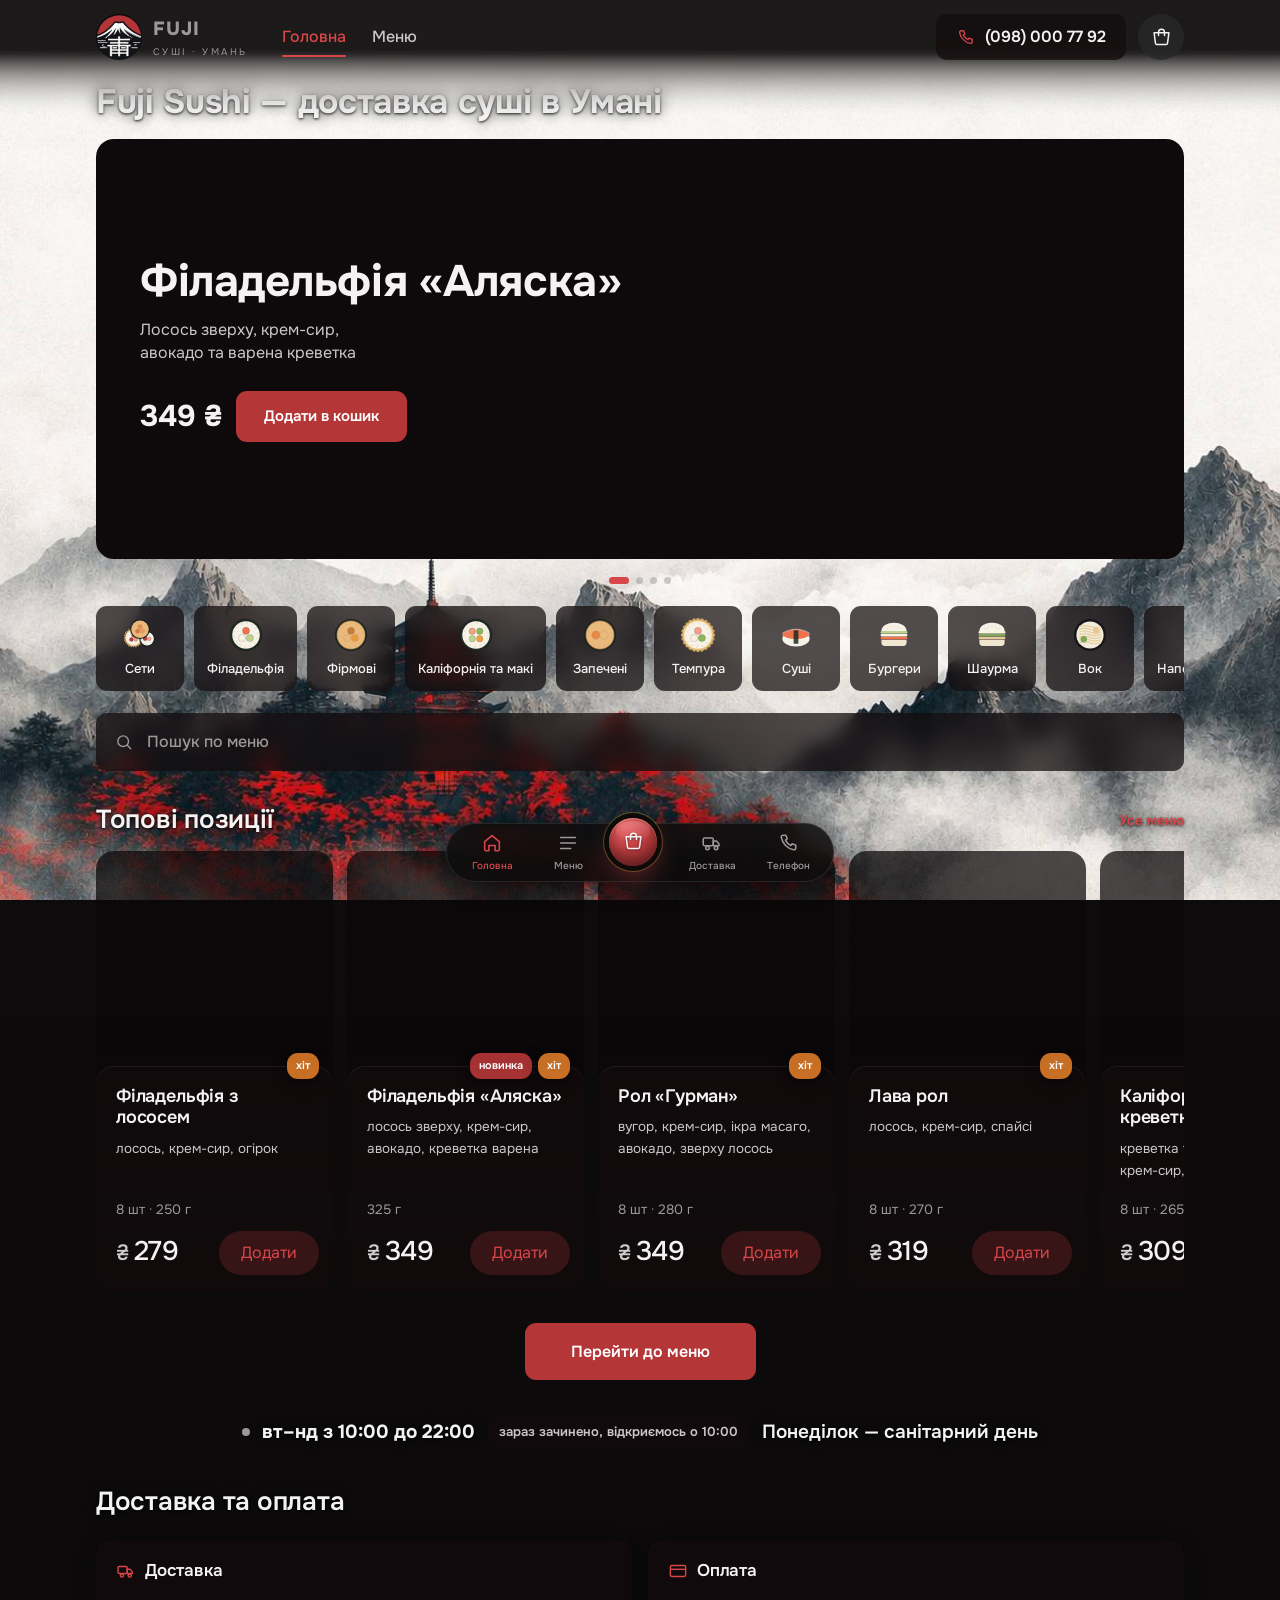
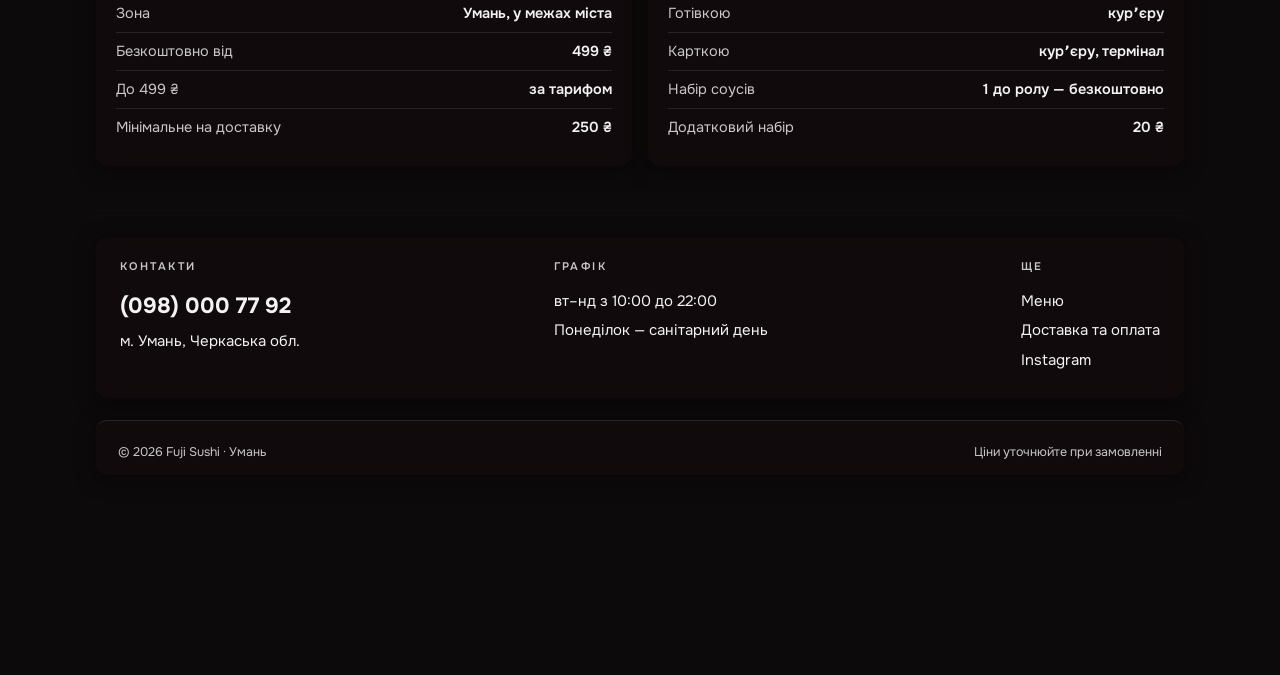
==== index.html @ 4fbb2f1e "Написи біля графіка читаються з картки «Режим роботи» Вони були серед текстів блока, окремо від сами" ====
<!DOCTYPE html>
<html lang="uk">
<head>
<meta charset="utf-8">
<meta name="viewport" content="width=device-width, initial-scale=1, viewport-fit=cover">
<title>Fuji Sushi — доставка суші в Умані</title>
<meta name="description" content="Fuji Sushi — роли, сети та вок з доставкою по Умані. Вт–нд 10:00–22:00. Безкоштовна доставка від 499 ₴. Замовлення: (098) 000 77 92.">
<meta name="theme-color" content="#000000">
<meta property="og:type" content="website">
<meta property="og:title" content="Fuji Sushi — доставка суші в Умані">
<meta property="og:description" content="Роли, сети та вок з доставкою по Умані. Безкоштовно від 499 ₴.">
<meta property="og:image" content="logo.jpg">
<meta property="og:locale" content="uk_UA">
<link rel="icon" href="favicon.png?v=20260826-0936" sizes="144x144" type="image/png">
<link rel="apple-touch-icon" href="logo.jpg">
<link rel="preconnect" href="https://fonts.googleapis.com">
<link rel="preconnect" href="https://fonts.gstatic.com" crossorigin>
<link href="https://fonts.googleapis.com/css2?family=Onest:wght@400;500;600;700;800&family=Manrope:wght@400;500;600;700&display=swap" rel="stylesheet">
<link rel="stylesheet" href="style.css?v=20260826-0936">
</head>
<body>

<div class="glows" aria-hidden="true">
  <span class="glow glow-1"></span><span class="glow glow-2"></span><span class="glow glow-3"></span>
</div>

<header class="header" id="hdr"></header>

<main class="page wrap">
  <h1 class="h1">Fuji Sushi — доставка суші в Умані</h1>

  <div class="banners" id="banners"></div>
  <div class="dots" id="dots"></div>

  <div class="cats" id="cats"></div>

  <div class="searchbar">
    <label class="search">
      <svg viewBox="0 0 24 24" fill="none" stroke="currentColor" stroke-width="1.7" stroke-linecap="round"><circle cx="11" cy="11" r="6.4"/><path d="m16 16 4 4"/></svg>
      <input id="q" type="search" placeholder="Пошук по меню" autocomplete="off">
    </label>
  </div>

  <div class="sec-h">
    <h2>Топові позиції</h2>
    <a href="menu/" data-menu>Усе меню</a>
  </div>
  <div class="row-slider" id="tops"></div>

  <div class="center">
    <a class="btn btn--wide" href="menu/" data-menu>Перейти до меню</a>
  </div>

  <div class="hours" id="hoursLine"><i></i><b>Працюємо вт–нд з 10:00 до 22:00</b><em>Понеділок — санітарний день</em></div>

  <section id="delivery">
    <div class="sec-h"><h2>Доставка та оплата</h2></div>
    <div class="info">
      <div>
        <h3><svg viewBox="0 0 24 24" fill="none" stroke="currentColor" stroke-width="1.7" stroke-linecap="round" stroke-linejoin="round"><rect x="2.4" y="6.6" width="11" height="8.4" rx="1.6"/><path d="M13.4 9.8h3.5l2.7 3.3V15h-6.2z"/><circle cx="7.1" cy="17.4" r="1.9"/><circle cx="16.5" cy="17.4" r="1.9"/></svg>Доставка</h3>
        <dl>
          <div><dt>Зона</dt><dd>Умань, у межах міста</dd></div>
          <div><dt>Безкоштовно від</dt><dd id="dFree">499 ₴</dd></div>
          <div><dt id="dUnder">До 499 ₴</dt><dd>за тарифом</dd></div>
          <div><dt>Мінімальне на доставку</dt><dd id="dMin">250 ₴</dd></div>
        </dl>
      </div>
      <div>
        <h3><svg viewBox="0 0 24 24" fill="none" stroke="currentColor" stroke-width="1.7"><rect x="2.8" y="5.4" width="18.4" height="13.2" rx="2"/><path d="M2.8 10h18.4"/></svg>Оплата</h3>
        <dl>
          <div><dt>Готівкою</dt><dd>курʼєру</dd></div>
          <div><dt>Карткою</dt><dd>курʼєру, термінал</dd></div>
          <div><dt>Набір соусів</dt><dd>1 до ролу — безкоштовно</dd></div>
          <div><dt>Додатковий набір</dt><dd>20 ₴</dd></div>
        </dl>
      </div>
    </div>
  </section>

  <footer class="footer" id="ftr"></footer>
</main>

<nav class="navbar" id="nav"></nav>
<div id="cartWrap"></div>

<script src="data.js?v=20260826-0936"></script>
<script src="app.js?v=20260826-0936"></script>
<script>
mountShell('home');
/* адресу меню проставляє скрипт; у розмітці вона стоїть лише як запасна */
$$('[data-menu]').forEach(a => a.href = MENU);
$('#ftr').innerHTML = footerHTML();

/* ---------- банери ----------
   Це позиції, у яких в адмінці стоїть галочка «в банер». Усе своє
   вони приносять із собою: фото, ціну, акцію та id для кошика. */
let BAN = [];
function renderBanners(){
  BAN = banners();
  const wrap = $('#banners').parentElement;
  // жодної позиції не позначили — не лишаємо порожню діру вгорі
  $('#banners').hidden = $('#dots').hidden = BAN.length === 0;

  $('#banners').innerHTML = BAN.map(b=>{
    const m = b.m, was = sale(m) ? m.p : null;
    return `<div class="banner" data-open="${m.id}" role="button" tabindex="0">
      <div class="banner__art">${pic(m, 300)}</div>
      <div class="banner__in">
        ${was?`<span class="banner__tag">Акція</span>`:''}
        <h2>${esc(b.t)}</h2>
        <p>${esc(b.s)}</p>
        <div class="banner__b">
          <span class="banner__p${was?' sale':''}">
            ${was?`<s>${was} ₴</s>`:''}<b>${P(m)} ₴</b>
          </span>
          <button class="btn" data-add="${m.id}">Додати в кошик</button>
        </div>
      </div>
    </div>`;
  }).join('');
  syncDotsCount();
}

const bx = $('#banners');
/* крапок рівно стільки, скільки банерів — власник може додавати й прибирати */
function syncDotsCount(){
  $('#dots').innerHTML = BAN.map((_,i)=>`<b class="${i?'':'on'}" data-i="${i}"></b>`).join('');
  $$('#dots b').forEach(d=>d.onclick=()=>bx.scrollTo({left:bx.clientWidth*(+d.dataset.i),behavior:'smooth'}));
}
function syncDots(){
  const i = Math.round(bx.scrollLeft / bx.clientWidth);
  $$('#dots b').forEach((d,k)=>d.classList.toggle('on',k===i));
}
if(!DB_WAIT) renderBanners();
bx.addEventListener('scroll',()=>requestAnimationFrame(syncDots),{passive:true});
let auto = setInterval(()=>{
  if(BAN.length < 2) return;
  const next = (Math.round(bx.scrollLeft/bx.clientWidth)+1) % BAN.length;
  bx.scrollTo({left:bx.clientWidth*next,behavior:'smooth'});
},6000);
bx.addEventListener('pointerdown',()=>clearInterval(auto));

/* ---------- розділи меню ---------- */
function renderCats(){
  // порожні розділи не показуємо: клік по них вів би на порожній екран
  $('#cats').innerHTML = CATS.filter(c => ITEMS.some(i => i.c === c.id)).map(c=>
    `<a class="cat" href="${MENU}?c=${c.id}">${catIcon(c)}${c.n}</a>`).join('');
}
if(!DB_WAIT) renderCats();

/* ---------- топові ---------- */
function renderTops(){ $('#tops').innerHTML = ITEMS.filter(i=>i.top).map(cardHTML).join(''); }
if(!DB_WAIT) renderTops();

/* db.js викликає це після завантаження меню з адмінки */
window.rerender = () => { renderCats(); renderBanners(); renderTops(); };


/* ---------- пошук веде на сторінку меню ---------- */
/* Пошук на головній веде на сторінку меню. Раніше це працювало
   лише по Enter — на телефоні його майже ніхто не тисне, і поле
   здавалося зламаним. Тепер переходимо і під час набору. */
let qgo;
function goSearch(v){
  const s = String(v||'').trim();
  if(s.length < 2) return;
  location.href = MENU + '?q=' + encodeURIComponent(s);
}
$('#q').addEventListener('keydown',e=>{ if(e.key==='Enter') goSearch(e.target.value); });
$('#q').addEventListener('input',e=>{
  clearTimeout(qgo);
  const v = e.target.value;
  qgo = setTimeout(()=>goSearch(v), 700);
});
</script>
<script src="fx.js?v=20260826-0936"></script>
<script src="db.js?v=20260826-0936"></script>
</body>
</html>
---- style.css ----
/* ============================================================
   FUJI SUSHI · Умань
   Структура й пропорції — за extaz-sushi.com.ua.
   Палітра — з логотипа закладу: чорний, червоний #B43637, білий.
   Неону приблизно на 20% менше, ніж в оригіналі (див. .glow).
   ============================================================ */

:root{
  --bg:#0C0A0B;
  --ink:#F4F2F2;
  /* приглушені сірі підняті: на склі поверх світлої ілюстрації
     старі #A8A6A6 і #6E6C6E ледь читалися */
  --ink-2:#CBC7C8;
  --ink-3:#9C9799;

  --red:#B43637;          /* точний колір із логотипа */
  --red-hi:#D8464A;
  --red-soft:rgba(180,54,55,.20);
  --red-tag:rgba(180,54,55,.92);

  /* скло темне: фон сайту — світла ілюстрація, і на прозорому склі
     світлий текст на ній зникав */
  --glass:rgba(18,12,13,.72);
  --glass-2:rgba(18,12,13,.58);
  --line:rgba(238,238,238,.10);

  --r-s:11px;
  --r-m:18px;
  --r-l:22px;

  --sh:0 4px 20px 2px rgba(0,0,0,.35);
  --sh-tag:0 4px 15px 1px rgba(0,0,0,.33);

  --max:1088px;
  --pad:24px;
  --ease:cubic-bezier(.22,.9,.28,1);
  --nav-h:70px;
}

*,*::before,*::after{box-sizing:border-box}
/* інакше display:grid/flex перебиває атрибут hidden */
[hidden]{display:none!important}
html{-webkit-text-size-adjust:100%;scroll-behavior:smooth;overflow-x:clip}
body{
  margin:0;background:var(--bg);color:var(--ink);
  font-family:'Onest','Manrope',ui-sans-serif,system-ui,-apple-system,'Segoe UI',sans-serif;
  font-size:16px;line-height:1.45;font-weight:400;
  /* НЕ ставити тут overflow-x:hidden: воно робить body контейнером
     прокрутки і мовчки ламає position:sticky всередині — шапка й смуга
     розділів переставали липнути. Від горизонтального зсуву достатньо
     overflow-x:clip на html вище. */
  min-height:100vh;
}
body.locked{overflow:hidden}
img,svg{display:block;max-width:100%}
button,input,select,textarea{font:inherit;color:inherit}
a{color:inherit;text-decoration:none}
h1,h2,h3{margin:0;font-weight:700;line-height:1.15;letter-spacing:-.01em}
::selection{background:var(--red);color:#fff}
:focus-visible{outline:2px solid var(--red-hi);outline-offset:2px}

.wrap{width:min(100% - 32px,var(--max));margin-inline:auto;position:relative;z-index:2}

/* ---------- ФОТО-ФОН ---------- */
/* fon.jpg лежить у папці сайту й показується як є: ні фільтрів,
   ні притемнення поверх. cover — щоб укривала весь екран. */
.glows{position:fixed;inset:0;z-index:0;pointer-events:none;overflow:hidden;background:#0A0708}
.glows::before{
  content:'';position:absolute;inset:0;
  background:url(fon.jpg) center / cover no-repeat;
}
/* Плями світла вимкнено: вони лягали кольоровими хмарами поверх
   ілюстрації й міняли її вигляд. */
.glow{display:none}

/* ---------- ХЕДЕР ---------- */
.header{
  position:sticky;top:0;z-index:50;
  display:flex;align-items:center;gap:22px;
  width:min(100% - 32px,var(--max));margin-inline:auto;
  padding:14px 0 16px;
}
/* фіксована, а не -50vw: інакше сторінка їде вбік по горизонталі.
   Маска гасить не лише колір, а й розмиття — без неї внизу шторки
   лишалася б різка межа, де розмиття обривається. */
.header::before{
  content:'';position:fixed;top:0;left:0;right:0;height:118px;z-index:-1;
  background:linear-gradient(rgba(9,6,7,.92) 42%,rgba(9,6,7,0));
  backdrop-filter:blur(12px);-webkit-backdrop-filter:blur(12px);
  -webkit-mask:linear-gradient(#000 46%,transparent);
          mask:linear-gradient(#000 46%,transparent);
  pointer-events:none;
}
.logo{display:flex;align-items:center;gap:11px;flex-shrink:0}
.logo img{width:46px;height:46px;border-radius:50%;object-fit:cover}
.logo b{font-size:19px;font-weight:800;letter-spacing:.06em}
.logo span{display:block;font-size:9.5px;letter-spacing:.26em;text-transform:uppercase;color:var(--ink-3);margin-top:2px}
.nav-desk{display:flex;gap:26px;margin-left:12px}
.nav-desk a{font-size:16px;font-weight:500;color:var(--ink-2);padding:6px 0;position:relative}
.nav-desk a:hover{color:var(--ink)}
.nav-desk a.on{color:var(--red-hi)}
.nav-desk a.on::after{content:'';position:absolute;left:0;right:0;bottom:-2px;height:2px;background:var(--red-hi);border-radius:2px}
.head-right{display:flex;align-items:center;gap:12px;margin-left:auto}
.phone-pill{
  display:inline-flex;align-items:center;gap:10px;
  padding:11px 20px;border-radius:var(--r-s);
  background:var(--glass);backdrop-filter:blur(8px);
  font-size:16px;font-weight:600;white-space:nowrap;
}
.phone-pill:hover{background:var(--red-soft)}
.phone-pill svg{width:19px;height:19px;color:var(--red-hi)}
.cart-btn{
  position:relative;width:46px;height:46px;flex-shrink:0;
  display:grid;place-items:center;cursor:pointer;
  background:rgba(41,41,41,.8);border:0;border-radius:50%;color:var(--ink);
  transition:background .3s
}
.cart-btn:hover{background:var(--red)}
.cart-btn svg{width:21px;height:21px}
.cart-btn i{
  position:absolute;top:-3px;right:-3px;min-width:20px;height:20px;padding:0 5px;
  background:var(--red);color:#fff;font-style:normal;font-size:11px;font-weight:800;
  display:grid;place-items:center;border-radius:10px;transform:scale(0);transition:transform .3s var(--ease)
}
.cart-btn i.on{transform:scale(1)}
@media(max-width:860px){
  .nav-desk{display:none}
  .phone-pill span{display:none}
  .phone-pill{padding:11px 13px}
}

/* ---------- НИЖНЯ ПАНЕЛЬ ---------- */
.navbar{
  position:fixed;left:0;right:0;bottom:0;z-index:60;
  height:calc(var(--nav-h) + env(safe-area-inset-bottom));
  padding-bottom:env(safe-area-inset-bottom);
  background:rgba(0,0,0,.9);backdrop-filter:blur(10px);
  display:flex;align-items:flex-start;justify-content:space-around;
  padding-top:9px;border-top:1px solid rgba(255,255,255,.04);
  border-radius:20px 20px 0 0;
  box-shadow:0 -18px 40px -22px rgba(180,54,55,.55);
}
.navbar a{
  width:62px;display:flex;flex-direction:column;align-items:center;gap:5px;
  font-size:10.5px;color:var(--ink-3);font-weight:500;
}
.navbar a svg{width:22px;height:22px}
.navbar a.on{color:var(--red-hi)}
.navbar .nb-cart{width:62px;position:relative}
/* Тепле сяйво під кнопкою — окремим шаром на обгортці, тому лягає
   під саму кнопку й повільно «дихає». */
.navbar .nb-cart::before{
  content:'';position:absolute;left:-9px;top:-33px;width:80px;height:80px;
  border-radius:50%;pointer-events:none;
  background:radial-gradient(closest-side,rgba(216,70,74,.45),transparent 72%);
  animation:cartglow 3.4s ease-in-out infinite;
}
@keyframes cartglow{0%,100%{opacity:.5;transform:scale(.92)}50%{opacity:1;transform:scale(1.08)}}
@media(prefers-reduced-motion:reduce){.navbar .nb-cart::before{animation:none}}
/* Головна кнопка сайту. Обідок навколо — темний, кольору панелі, і
   поверх нього тонка золота нитка: біле кільце на темній панелі
   впадало в око більше за саму кнопку. */
.navbar .nb-cart .cart-btn{
  width:56px;height:56px;margin-top:-21px;
  background:
    radial-gradient(120% 120% at 32% 16%, #EC6165 0%, #C43F41 44%, #752223 100%);
  box-shadow:
    inset 0 1.5px 0 rgba(255,214,178,.30),
    inset 0 -8px 16px rgba(0,0,0,.38),
    0 0 0 5px rgba(10,8,9,.96),
    0 0 0 6px rgba(240,193,59,.28),
    0 14px 32px -8px rgba(216,70,74,.9);
  transition:transform .3s var(--ease),box-shadow .3s var(--ease);
}
/* полиск скла у верхній частині — те, що робить кружок обʼємним */
.navbar .nb-cart .cart-btn::after{
  content:'';position:absolute;left:15%;top:8%;width:70%;height:40%;
  border-radius:50%;pointer-events:none;
  background:linear-gradient(rgba(255,255,255,.20),rgba(255,255,255,0));
}
.navbar .nb-cart .cart-btn:hover{
  transform:translateY(-2px);
  box-shadow:
    inset 0 1.5px 0 rgba(255,214,178,.40),
    inset 0 -8px 16px rgba(0,0,0,.32),
    0 0 0 5px rgba(10,8,9,.96),
    0 0 0 6px rgba(240,193,59,.45),
    0 18px 38px -8px rgba(216,70,74,1);
}
.navbar .nb-cart .cart-btn svg{filter:drop-shadow(0 1px 1px rgba(0,0,0,.45))}
.navbar .nb-cart .cart-btn i{
  top:-2px;right:-2px;background:#F0C13B;color:#3A1F05;
  box-shadow:0 0 0 2.5px rgba(0,0,0,.92),0 3px 10px -2px rgba(240,193,59,.9);
}
@media(min-width:861px){
  /* на десктопі — плаваюча пігулка по центру, як в оригіналі */
  .navbar{
    left:50%;right:auto;transform:translateX(-50%);
    bottom:18px;width:auto;height:auto;gap:6px;
    padding:8px 10px;border:1px solid var(--line);border-radius:999px;
    background:rgba(12,12,12,.82);box-shadow:var(--sh);justify-content:center;
  }
  .navbar a{width:70px;font-size:10px}
  .navbar .nb-cart .cart-btn{width:48px;height:48px;margin-top:-14px}
  .navbar .nb-cart::before{left:-5px;top:-26px;width:72px;height:72px}
}

/* ---------- ГЕРОЙ ---------- */
/* Заголовки — просто текст, без плашки, на вимогу власника.
   На світлих ділянках ілюстрації вони бліднуть — це свідомий вибір. */
/* тінь така сама, як у рядка графіка: текст лежить просто на
   ілюстрації, а вона місцями світла */
.h1,.sec-h h2,.sec-h a,.grp h2{text-shadow:0 1px 3px rgba(0,0,0,.9),0 0 14px rgba(0,0,0,.75)}
.h1{font-size:clamp(23px,4.2vw,34px);font-weight:700;padding:6px 0 18px}


.banners{display:flex;gap:14px;overflow-x:auto;scroll-snap-type:x mandatory;scrollbar-width:none;padding-bottom:4px;
  overscroll-behavior-x:contain}
.banners::-webkit-scrollbar{display:none}
/* Темне скло: власного фото банер не має, крізь нього ледь проглядає
   фон сторінки. Розмиття сильне, щоб гори не сперечалися з текстом. */
.banner{
  cursor:pointer;
  position:relative;flex:0 0 min(100%,var(--max));scroll-snap-align:center;
  height:clamp(300px,44vw,420px);border-radius:var(--r-m);overflow:hidden;
  /* суцільний колір: крізь напівпрозорий банер просвічувала фонова
     ілюстрація, і на її червоних ділянках він віддавав червоним */
  background:#0E0A0B;
  display:flex;align-items:center;
}
.banner__art{position:absolute;right:-4%;top:50%;transform:translateY(-50%);width:min(52%,420px)}
.banner__art svg{width:100%;height:auto;filter:drop-shadow(0 24px 50px rgba(0,0,0,.6))}
/* завантажене фото сета на банері */
/* contain, а не cover: у банері показуємо знімок цілком, як він є */
.banner__art .pic{width:100%;height:auto;aspect-ratio:1;object-fit:contain;
  border-radius:var(--r-m);box-shadow:0 24px 50px rgba(0,0,0,.6)}
/* Червоного світіння тут більше немає: воно лежало саме над фото
   праворуч і фарбувало страву в червоне — одна й та сама позиція
   на банері й на картці виглядала по-різному. */
.banner__in{position:relative;z-index:2;padding:clamp(24px,4vw,44px);max-width:58%}
.banner__in h2{font-size:clamp(26px,4.4vw,44px);white-space:pre-line}
.banner__in p{margin:12px 0 0;color:var(--ink-2);font-size:clamp(13px,1.5vw,16px);white-space:pre-line}
/* плашка над назвою, щоб акція читалась одразу, а не тільки з ціни */
.banner__tag{
  display:inline-block;margin-bottom:10px;padding:5px 11px;border-radius:var(--r-s);
  background:#F0C13B;color:#141414;font-size:12px;font-weight:800;
  letter-spacing:.04em;text-transform:uppercase;box-shadow:var(--sh-tag);
}
.banner__b{display:flex;align-items:center;gap:14px;margin-top:clamp(16px,2.6vw,26px);flex-wrap:wrap}
/* стару ціну відсуваємо від нової і робимо дрібнішою: злиті в одне
   число «111122 ₴» їх було не розрізнити */
.banner__p{display:inline-flex;align-items:baseline;gap:10px;
  font-size:clamp(22px,3vw,30px);font-weight:700;white-space:nowrap}
.banner__p s{font-size:.6em;font-weight:400;color:var(--ink-3);
  text-decoration-color:var(--red-hi)}
.banner__p b{font-weight:700}
.banner__p.sale b{color:#F0C13B}
@media(max-width:640px){
  .banner__in{max-width:70%}
  .banner__art{width:56%;right:-14%;opacity:.72}
  .banner__tag{font-size:11px;padding:4px 9px;margin-bottom:8px}
}
.dots{display:flex;gap:7px;justify-content:center;padding:14px 0 0}
.hours b,.hours em{text-shadow:0 1px 3px rgba(0,0,0,.9),0 0 14px rgba(0,0,0,.75)}
.dots b{width:7px;height:7px;border-radius:50%;background:var(--ink-3);opacity:.5;cursor:pointer;transition:all .3s}
.dots b.on{background:var(--red-hi);opacity:1;width:20px;border-radius:4px}

/* ---------- КАТЕГОРІЇ ---------- */
/* overscroll-behavior-x стримує бокове перетягування сторінки.
   touch-action тут НЕ чіпаємо: pan-x забороняє вертикальний рух
   пальця, і сторінка перестає гортатися над стрічкою. */
.cats{display:flex;gap:10px;overflow-x:auto;scrollbar-width:none;padding:22px 0 4px;
  overscroll-behavior-x:contain}
.cats::-webkit-scrollbar{display:none}
.cat{
  flex-shrink:0;display:flex;flex-direction:column;align-items:center;gap:8px;
  min-width:88px;padding:11px 12px;border-radius:var(--r-s);cursor:pointer;
  background:var(--glass);backdrop-filter:blur(8px);border:1px solid transparent;
  font-size:13px;font-weight:500;color:var(--ink);white-space:nowrap;
  transition:background .3s,border-color .3s;
}
.cat:hover{background:var(--red-soft)}
.cat.on{background:var(--red);border-color:var(--red-hi)}
.cat svg,.cat .pic{width:34px;height:34px;border-radius:50%;object-fit:cover;flex-shrink:0}

/* ---------- ПОШУК ---------- */
.searchbar{display:flex;gap:11px;padding:18px 0 0}
.search{
  flex:1;display:flex;align-items:center;gap:11px;height:58px;padding:0 18px;
  border-radius:var(--r-s);background:var(--glass);backdrop-filter:blur(8px);
}
.search svg{width:20px;height:20px;color:var(--ink-3);flex-shrink:0}
.search input{flex:1;min-width:0;background:none;border:0;font-size:16px;font-weight:500}
/* у браузера свій хрестик очищення — виходило два поруч */
.search input::-webkit-search-cancel-button,
.search input::-webkit-search-decoration{-webkit-appearance:none;appearance:none;display:none}
.search input::placeholder{color:var(--ink-3)}
.search input:focus{outline:0}
.search button{background:none;border:0;cursor:pointer;color:var(--ink-3);padding:4px}
.search button:hover{color:var(--red-hi)}

/* ---------- КНОПКА СОРТУВАННЯ ---------- */
.filt-btn{
  display:flex;align-items:center;gap:9px;flex-shrink:0;height:58px;padding:0 22px;
  border:0;border-radius:var(--r-s);cursor:pointer;
  background:var(--glass);backdrop-filter:blur(8px);color:var(--ink);
  font-size:15px;font-weight:600;transition:background .3s,color .3s;
}
.filt-btn svg{width:19px;height:19px}
.filt-btn:hover{background:var(--red-soft)}
.filt-btn.on{background:var(--red);color:#fff}
/* підпис лишається завжди: кнопка-перемикач тільки ним і читається */
@media(max-width:600px){.filt-btn{padding:0 15px;font-size:14px;gap:7px}.filt-btn svg{width:17px;height:17px}}

/* ---------- СТОРІНКА ПОЗИЦІЇ ---------- */
.pv{position:fixed;inset:0;z-index:100;background:var(--bg);
  overflow-y:auto;-webkit-overflow-scrolling:touch;overscroll-behavior:contain;
  opacity:0;transform:translateY(16px);transition:opacity .3s var(--ease),transform .3s var(--ease)}
.pv.on{opacity:1;transform:none}
.pv .co__bar h2{font-size:17px}
.pv__in{width:min(100% - 32px,var(--max));margin-inline:auto;
  display:grid;grid-template-columns:1fr 1fr;gap:clamp(20px,4vw,48px);align-items:center;padding:24px 0 8px}
@media(max-width:760px){.pv__in{grid-template-columns:1fr;gap:14px;padding-top:14px}}
.pv__art{position:relative;display:grid;place-items:center;aspect-ratio:1;max-height:44vh;
  background:radial-gradient(65% 60% at 50% 45%,rgba(180,54,55,.20),transparent 70%)}
.pv__art svg{width:88%;height:88%;filter:drop-shadow(0 30px 60px rgba(0,0,0,.8));
  animation:fxFloat 9s ease-in-out infinite}
.pv__info h1{font-size:clamp(26px,4vw,40px);font-weight:700}
.pv__d{margin:12px 0 0;color:var(--ink-2);font-size:15.5px;line-height:1.5}
.pv__list{margin:14px 0 0;padding:0;list-style:none;font-size:15px;color:var(--ink-2)}
.pv__list li{padding:7px 0 7px 16px;position:relative;border-bottom:1px solid var(--line)}
.pv__list li::before{content:'';position:absolute;left:0;top:15px;width:6px;height:6px;background:var(--red);opacity:.8}
.pv__meta{margin-top:14px;font-size:13px;letter-spacing:.12em;text-transform:uppercase;color:var(--ink-3)}
.pv__b{display:flex;align-items:center;gap:16px;flex-wrap:wrap;margin-top:20px}
.pv__p{font-size:clamp(28px,3.6vw,38px);font-weight:700;white-space:nowrap}
.pv__p em{font-style:normal;font-size:16px;color:var(--ink-3)}
.pv__also{width:min(100% - 32px,var(--max));margin-inline:auto;padding:22px 0 calc(var(--nav-h) + 40px)}
.pv__also h3{font-size:clamp(18px,2.4vw,23px);font-weight:600;margin-bottom:14px}
.card[data-open]{cursor:pointer}

/* ---------- ЗАГОЛОВКИ РОЗДІЛІВ ---------- */
.sec-h{display:flex;align-items:center;justify-content:space-between;gap:18px;padding:34px 0 16px}
.sec-h h2{font-size:clamp(20px,2.6vw,26px);font-weight:600}
.sec-h a{font-size:14px;color:var(--red-hi);font-weight:600;white-space:nowrap}

/* ---------- КАРТКИ СТРАВ ---------- */
.row-slider{display:flex;gap:14px;overflow-x:auto;scroll-snap-type:x proximity;scrollbar-width:none;padding-bottom:6px;
  overscroll-behavior-x:contain}
.row-slider::-webkit-scrollbar{display:none}
.row-slider .card{flex:0 0 237px;scroll-snap-align:start}
.grid{display:grid;grid-template-columns:repeat(auto-fill,minmax(214px,1fr));gap:18px;
  align-items:stretch}

/* Картка: фото зверху, скляна панель наїжджає на нього знизу */
/* напівпрозорий, щоб фонове фото просвічувало крізь картку.
   Розмиття тут навмисно не ставимо: карток під сотню, і на телефоні
   стільки шарів backdrop-filter відчутно гальмують. */
/* колонка + flex:1 на панелі — так картки в ряду однакової висоти,
   а ціни й кнопки стоять на одній лінії */
.card{position:relative;border-radius:18px;overflow:hidden;
  display:flex;flex-direction:column;
  background:linear-gradient(rgba(10,7,8,.72) 45%,rgba(10,7,8,0))}
/* overflow ховає все зайве: під курсором з картки нічого не вилазить */
.card__img{aspect-ratio:1;display:grid;place-items:center;overflow:hidden;
  border-radius:18px 18px 0 0}
/* намальовану страву підіймаємо, щоб панель з текстом її не перекривала */
.card__img svg{width:76%;height:auto;aspect-ratio:1;margin-bottom:52px}
.card__img .pic{width:100%;height:100%;object-fit:contain;border-radius:18px}

/* Завантажене в адмінці фото. Стоїть на місці намальованої картинки
   в усіх списках, тож достатньо одного правила на всі розміри. */
.pic{width:100%;height:100%;object-fit:cover;display:block}
.ci__a .pic,.ad__a .pic{border-radius:10px}
.pv__art .pic{border-radius:var(--r-m);box-shadow:0 30px 60px rgba(0,0,0,.8)}
/* плашки сидять на верхньому краї скляної панелі, тобто поверх фото
   і вище за назву, щоб її не перекривати */
/* плашки тепер стоять окремо, тож рядок назви більше не потребує
   власного відступу знизу — від нього лишалася пустка */
.card__head{display:flex;align-items:flex-start;justify-content:space-between;gap:10px}
/* Плашки сидять на межі фото й панелі — трохи на знімку, трохи на
   тексті. Так вони помітні й не забирають місця в рядку з назвою. */
.card__tags{position:absolute;top:-13px;right:14px;z-index:3;
  display:flex;gap:6px;flex-wrap:nowrap;justify-content:flex-end}
.tag{
  padding:5px 9px;border-radius:var(--r-s);background:var(--red-tag);color:#fff;
  font-size:11px;font-weight:600;box-shadow:var(--sh-tag);
}
.tag--v{background:rgba(78,122,58,.92)}
.tag--w{background:rgba(196,150,58,.92);color:#141414}
.tag--hit{background:rgba(214,120,40,.92)}
.tag--hot{background:rgba(150,32,32,.95)}
.tag--sale{background:#F0C13B;color:#141414;font-weight:800}

/* акційна ціна: стару перекреслюємо, нову підсвічуємо */
.card__p s,.pv__p s,.ci__t s,.ad__t s{
  color:var(--ink-3);text-decoration-color:var(--red-hi);
  font-size:.62em;font-weight:400;margin-right:6px;
}
.card__p.sale,.pv__p.sale{color:#F0C13B}
.pv__tags{display:flex;gap:7px;flex-wrap:wrap;margin-bottom:12px}
/* Панель із текстом наїжджає на фото. Скло не рівне, а з градієнтом:
   згори світліше й прозоріше, донизу гусне — так її верхній край не
   читається як наліплений прямокутник, але сама панель лишається. */
/* Розмиття тут навмисно прибране: карток під сотню, і стільки шарів
   backdrop-filter змушували телефон захлинатися на прокрутці.
   Щільніший градієнт дає той самий вигляд без цієї ціни. */
/* Панель щільна, і на фото заходить лише краєм: крізь напівпрозору
   було видно знімок, і текст читався поверх ролів. */
.card__in{position:relative;z-index:2;flex:1;margin-top:-22px;padding:20px;
  display:flex;flex-direction:column;border-radius:18px;
  background:var(--glass);
  box-shadow:inset 0 1px 0 rgba(255,255,255,.07)}
.card__n{font-size:18px;font-weight:600;line-height:1.2}
/* склад розтягується на вільне місце, щоб ціна в усіх картках рядка
   стояла на одній висоті */
.card__d{flex:1;margin:9px 0 18px;font-size:13.5px;color:var(--ink-2);line-height:1.62;
  display:-webkit-box;-webkit-line-clamp:3;-webkit-box-orient:vertical;overflow:hidden}
.card__w{font-size:13.5px;color:var(--ink-3);margin-bottom:12px;min-height:19px}
.card__p{font-size:27px;font-weight:500;white-space:nowrap;padding-right:108px;letter-spacing:-.01em}
.card__p .cur{font-size:.82em;color:rgba(238,238,238,.85);margin-right:5px}
.card__p s{font-size:.58em;font-weight:400;color:var(--ink-3);margin-right:6px}
.card__add{
  position:absolute;right:14px;bottom:16px;min-width:100px;height:44px;padding:0 18px;
  display:grid;place-items:center;cursor:pointer;border:0;border-radius:22px;
  background:rgba(180,54,55,.24);color:var(--red-hi);font:500 16px/1 var(--f);
  transition:background .3s,color .3s,transform .3s var(--ease);
}
.card__add:hover{background:var(--red);color:#fff;transform:translateY(-2px)}
.add{
  width:46px;height:46px;flex-shrink:0;display:grid;place-items:center;cursor:pointer;
  background:var(--red);border:0;border-radius:50%;color:#fff;
  box-shadow:0 8px 22px -8px rgba(180,54,55,.9);
  transition:background .3s,transform .3s var(--ease);
}
.add:hover{background:var(--red-hi);transform:scale(1.08)}
.add svg{width:19px;height:19px}
/* на телефоні дві картки в ряд — так само, як у меню-зразку */
@media(max-width:520px){
  .grid{grid-template-columns:1fr 1fr;gap:12px}
  .row-slider .card{flex:0 0 168px}
  .card__img svg{width:80%;margin-bottom:38px}
  .card__in{margin-top:-18px;padding:14px;min-height:151px}
  .card__n{font-size:14px}
  .card__d{font-size:11.5px;margin:8px 0 12px;line-height:1.55}
  .card__w{font-size:11.5px;min-height:15px;margin-bottom:9px}
  .card__p{font-size:21px;padding-right:86px}
  .card__add{right:11px;bottom:13px;min-width:82px;height:36px;padding:0 14px;font-size:14px}

  .tag{padding:4px 7px;font-size:10px}
  /* Шахматка тільки на телефоні: на комп'ютері сітка лишається рівною.
     Зроблено як у сайті-зразку — там опущена вся ліва колонка на 54 px,
     а не кожна друга картка почергово. Зсув живе у змінній, бо саме
     поле transform зайняте появою картки. */
  .grid{padding-bottom:54px}
  .grid > .card:nth-child(odd){--sy:54px}
}

/* ---------- КНОПКИ ---------- */
.btn{
  display:inline-flex;align-items:center;justify-content:center;gap:9px;
  padding:15px 28px;border-radius:var(--r-s);border:0;cursor:pointer;
  background:var(--red);color:#fff;font-size:15px;font-weight:600;
  transition:background .3s,transform .3s var(--ease);
}
.btn svg{width:18px;height:18px;flex-shrink:0}
.btn:hover{background:var(--red-hi);transform:translateY(-1px)}
.btn--glass{background:var(--glass);backdrop-filter:blur(8px);color:var(--ink)}
.btn--glass:hover{background:var(--red-soft)}
.btn--full{width:100%}
.btn--wide{padding:17px 46px;font-size:16px}
.center{display:flex;justify-content:center;padding:26px 0 0}

/* ---------- ГОДИНИ РОБОТИ ---------- */
/* Рядок графіка теж стоїть просто на ілюстрації. Той самий прийом,
   що й у підвалі: ореол на літерах, без плашки. */
.hours{
  display:flex;align-items:center;justify-content:center;gap:12px;flex-wrap:wrap;
  padding:38px 0 6px;text-align:center;font-size:clamp(15px,2vw,19px);font-weight:600;
  text-shadow:0 1px 3px rgba(0,0,0,.9),0 0 14px rgba(0,0,0,.75);
}
.hours i{display:inline-block;width:8px;height:8px;border-radius:50%;background:var(--red-hi);font-style:normal;flex-shrink:0}
/* «Понеділок — санітарний день» виглядає так само, як графік ліворуч:
   раніше він був дрібніший і сірий, і читався як другорядна примітка */
.hours em{font-style:normal}
/* зараз відчинено / зачинено — рахується за годинами з адмінки */
.hours--open i{background:#4E9A3A;box-shadow:0 0 0 4px rgba(78,154,58,.18)}
.hours--shut i{background:var(--ink-3)}
/* позначка «зараз відчинено» — щільніша, бо напівпрозора зеленню на
   світлому тумані розпливалася в пляму */
.hours__st{font-size:13px;font-weight:600;padding:5px 12px;border-radius:999px;
  background:rgba(18,12,13,.82);color:var(--ink-2);text-shadow:none}
.hours--open .hours__st{background:rgba(30,58,24,.88);color:#9EE083}


/* ---------- ІНФО-КАРТКИ ---------- */
.info{display:grid;grid-template-columns:1fr 1fr;gap:16px;padding-top:8px}
@media(max-width:760px){.info{grid-template-columns:1fr}}
.info>div{
  background:var(--glass);backdrop-filter:blur(8px);border-radius:var(--r-s);
  padding:20px;box-shadow:var(--sh);
}
.info h3{font-size:17px;font-weight:600;margin-bottom:14px;display:flex;align-items:center;gap:9px}
.info h3 svg{width:20px;height:20px;color:var(--red-hi)}
.info dl{margin:0;font-size:14.5px}
.info dl>div{display:flex;justify-content:space-between;gap:14px;padding:8px 0;border-bottom:1px solid var(--line)}
.info dl>div:last-child{border-bottom:0}
.info dt{color:var(--ink-2)}
.info dd{margin:0;font-weight:600;text-align:right}

/* ---------- КОНТАКТИ / ФУТЕР ---------- */
/* Підвал лежить просто на ілюстрації, а вона внизу світла — туман і
   гори. Тому не плашка, а темний ореол навколо самих літер: він не
   малює прямокутника, але відриває текст від будь-якого тла. */
.footer{
  margin-top:44px;padding:26px 0 calc(var(--nav-h) + 34px);
  border-top:1px solid rgba(40,28,29,.22);
}
@media(min-width:861px){.footer{padding-bottom:120px}}
/* підвал лежить на світлому тумані — тому теж на плашці */
/* те саме скло, що в картках «Доставка» й «Оплата» вище —
   суцільний чорний виглядав важчим за решту сторінки */
.footer__in,.copy{background:var(--glass);backdrop-filter:blur(8px);
  -webkit-backdrop-filter:blur(8px);border-radius:var(--r-s);
  box-shadow:var(--sh);padding:22px 24px}
.copy{margin-top:12px;padding:14px 22px;border-top:0}
.footer__in{display:flex;gap:30px;flex-wrap:wrap;justify-content:space-between;align-items:flex-start}
.footer h4{font-size:11px;letter-spacing:.22em;text-transform:uppercase;color:var(--ink-3);margin:0 0 12px;font-weight:600}
.footer ul{list-style:none;margin:0;padding:0;font-size:15px;color:var(--ink-2)}
.footer li{padding:4px 0}
.footer a:hover{color:var(--red-hi)}
.footer__big{font-size:22px;font-weight:700;color:var(--ink)}
.copy{padding-top:22px;margin-top:22px;border-top:1px solid var(--line);font-size:12.5px;display:flex;gap:14px;flex-wrap:wrap;justify-content:space-between}
/* Ці правила стоять після базових навмисно: дрібні сірі підписи на
   світлому тумані тонули найперше, тож у підвалі вони світлішають. */
.footer h4{color:var(--ink-2)}
.footer ul{color:var(--ink)}
.copy{color:var(--ink-2)}

/* ---------- КОШИК ----------
   Обгортка обрізає засунуту панель: інакше translateX(101%)
   розтягує сторінку вбік і ламає всю мобільну верстку. */
/* УВАГА: обгортка не ловить кліки, тож КОЖНА панель усередині
   мусить сама вмикати pointer-events. Забудеш — кнопки мертві. */
#cartWrap{position:fixed;inset:0;z-index:80;overflow:hidden;pointer-events:none}
.cart,.co,.pv{pointer-events:auto}
.veil{position:absolute;inset:0;z-index:106;background:rgba(0,0,0,.66);backdrop-filter:blur(3px);opacity:0;pointer-events:none;transition:opacity .4s}
.veil.on{opacity:1;pointer-events:auto}
.cart{
  position:absolute;top:0;right:0;bottom:0;z-index:108;width:min(440px,100%);
  background:#0A0A0B;border-left:1px solid var(--line);
  display:flex;flex-direction:column;transform:translateX(101%);
  transition:transform .5s var(--ease);
}
.cart.on{transform:none}
.cart__h{display:flex;align-items:center;justify-content:space-between;padding:18px 20px;border-bottom:1px solid var(--line)}
.cart__h h3{font-size:19px;font-weight:600}
.icn{width:40px;height:40px;display:grid;place-items:center;background:var(--glass-2);border:0;border-radius:50%;cursor:pointer;color:var(--ink)}
.icn:hover{background:var(--red-soft)}
.icn svg{width:17px;height:17px}
.cart__b{flex:1;overflow-y:auto;-webkit-overflow-scrolling:touch;overscroll-behavior:contain;padding:0 20px}
.ci{display:flex;gap:12px;align-items:center;padding:14px 0;border-bottom:1px solid var(--line)}
.ci__a{width:52px;height:52px;flex-shrink:0}
.ci__t{flex:1;min-width:0}
.ci__t b{display:block;font-size:14px;font-weight:600}
.ci__t span{font-size:12px;color:var(--ink-3)}
.qty{display:flex;align-items:center;background:var(--glass-2);border-radius:var(--r-s)}
.qty button{width:30px;height:30px;background:none;border:0;cursor:pointer;font-size:17px;line-height:1;color:var(--ink)}
.qty button:hover{color:var(--red-hi)}
.qty i{font-style:normal;min-width:24px;text-align:center;font-size:13px;font-weight:700}
.ci__t span{font-size:13px;color:var(--ink-2);font-weight:600}
.ci__x{
  width:30px;height:30px;flex-shrink:0;display:grid;place-items:center;cursor:pointer;
  background:none;border:0;color:var(--ink-3);border-radius:50%;transition:color .25s,background .25s
}
.ci__x:hover{color:#fff;background:var(--red)}
.ci__x svg{width:14px;height:14px}

.cart__h h3{flex:1}
.cart__h .icn:first-child{margin-right:2px}

/* кроки: cart → cond → add */
.st.in{animation:stepIn .34s var(--ease)}
@keyframes stepIn{from{opacity:0;transform:translateY(14px)}to{opacity:1;transform:none}}
.st__h{margin:2px 0 10px;font-size:13px;letter-spacing:.14em;text-transform:uppercase;color:var(--ink-3);font-weight:600}

/* умови доставки — плавно виїжджають під кнопками способу */
.condwrap{max-height:0;overflow:hidden;opacity:0;
  transition:max-height .42s var(--ease),opacity .3s var(--ease),margin .42s var(--ease)}
.condwrap.open{opacity:1;margin-bottom:12px}

/* «набір уже входить» — угорі списку додатків */
.freebie{
  display:flex;gap:11px;align-items:flex-start;margin:0 0 16px;padding:13px 14px;
  background:rgba(99,180,74,.12);border:1px solid rgba(99,180,74,.35);border-radius:var(--r-s);
}
.freebie svg{width:18px;height:18px;color:#63B44A;flex-shrink:0;margin-top:1px}
.freebie b{display:block;font-size:14px;font-weight:700;color:#8FD478;margin-bottom:2px}
.freebie span{font-size:13px;color:var(--ink-2);line-height:1.45}

.cond{padding:4px 0 2px}
.cond__r{display:flex;justify-content:space-between;gap:14px;align-items:baseline;
  padding:13px 0;border-bottom:1px solid var(--line);font-size:15px}
.cond__r span{color:var(--ink-2)}
.cond__r b{font-weight:600;white-space:nowrap}
.cond__r.ok b{color:#63B44A}
.cond__n{margin:16px 0 0;font-size:13.5px;color:var(--ink-3);line-height:1.5}

/* додатки */
.ad{display:flex;align-items:center;gap:12px;padding:10px 0;border-bottom:1px solid var(--line)}
.ad__a{width:42px;height:42px;flex-shrink:0}
.ad__t{flex:1;min-width:0}
.ad__t b{display:block;font-size:14.5px;font-weight:600}
.ad__t span{font-size:12.5px;color:var(--ink-3)}
.add--sm{width:36px;height:36px}
.add--sm svg{width:15px;height:15px}

/* вибір способу — перемикач, а не перехід */
.mode{display:grid;grid-template-columns:1fr 1fr;gap:9px;margin-bottom:9px}
.mbtn{
  display:flex;align-items:center;justify-content:center;gap:8px;
  padding:15px 10px;border-radius:var(--r-s);cursor:pointer;
  background:var(--glass-2);border:1px solid transparent;color:var(--ink-2);
  font-size:14px;font-weight:600;
  transition:background .25s,color .25s,border-color .25s;
}
.mbtn svg{width:18px;height:18px;flex-shrink:0}
.mbtn:hover{color:var(--ink)}
.mbtn.on{background:var(--red);border-color:var(--red-hi);color:#fff}

/* ---------- ПОВНОЕКРАННЕ ОФОРМЛЕННЯ ---------- */
.co{
  position:fixed;inset:0;z-index:120;background:var(--bg);
  overflow-y:auto;-webkit-overflow-scrolling:touch;overscroll-behavior:contain;
  opacity:0;transform:translateY(18px);
  transition:opacity .3s var(--ease),transform .3s var(--ease);
}
.co.on{opacity:1;transform:none}
.co__bar{
  position:sticky;top:0;z-index:2;display:flex;align-items:center;gap:14px;
  padding:14px 16px;background:rgba(0,0,0,.92);backdrop-filter:blur(10px);
  border-bottom:1px solid var(--line);
}
.co__bar h2{flex:1;font-size:19px;font-weight:600;text-align:center}
.co__in{
  width:min(100% - 32px,var(--max));margin-inline:auto;
  display:grid;grid-template-columns:1fr 1.15fr;gap:18px;
  padding:22px 0 calc(var(--nav-h) + 40px);align-items:start;
}
@media(max-width:820px){.co__in{grid-template-columns:1fr}}
.co__side,.co__form{background:var(--glass);backdrop-filter:blur(8px);border-radius:var(--r-s);padding:20px}
.co__side h3{font-size:16px;font-weight:600;margin-bottom:14px}
.co__l{display:flex;justify-content:space-between;gap:14px;padding:8px 0;font-size:14.5px;border-bottom:1px solid var(--line)}
.co__l span{color:var(--ink-2)}
.co__l em{font-style:normal;color:var(--ink-3)}
.co__l b{white-space:nowrap;font-weight:600}
.co__sum{margin-top:12px;padding-top:6px;border-top:1px solid var(--line)}
.co__l--off b{color:#63B44A}
.co__l--big{border-bottom:0;padding-top:12px;font-size:16px}
.co__l--big b{font-size:23px}
.co__note{margin:12px 0 0;font-size:13px;color:var(--ink-3);text-align:center}

.promo{margin-top:14px;padding-top:14px;border-top:1px solid var(--line)}
.promo__b{background:none;border:1px dashed var(--line);width:100%;padding:11px;border-radius:var(--r-s);
  color:var(--ink-2);font-size:14px;cursor:pointer;transition:color .25s,border-color .25s}
.promo__b:hover{color:var(--red-hi);border-color:var(--red)}
.promo__f{display:flex;gap:8px}
.promo__f input{flex:1;min-width:0;padding:11px 13px;background:var(--glass-2);border:1px solid rgba(255,255,255,.30);
  border-radius:var(--r-s);font-size:15px;text-transform:uppercase}
.promo__f input:focus{outline:0;border-color:var(--red)}
.promo__f .btn{padding:11px 16px;font-size:13px}
.promo__m{margin:9px 0 0;font-size:13px;color:var(--red-hi);min-height:1em}
.promo__m.ok{color:#63B44A}

.fld{margin-bottom:12px}
.fld.two{display:grid;grid-template-columns:1fr 1fr;gap:10px}
.fld label,.fld__l{display:block;font-size:12px;color:var(--ink-3);font-weight:500}
.fld input,.fld select,.fld textarea{
  width:100%;margin-top:5px;padding:12px 14px;background:var(--glass-2);
  border:1px solid rgba(255,255,255,.30);border-radius:var(--r-s);font-size:15px;resize:vertical;
}
.fld input:focus,.fld select:focus,.fld textarea:focus{outline:0;border-color:var(--red)}
.fld .bad{border-color:var(--red-hi)}
/* свій лічильник: системні стрілочки в number виглядають чужорідно */
.stp{display:flex;align-items:center;margin-top:5px;height:46px;
  background:var(--glass-2);border:1px solid rgba(255,255,255,.30);border-radius:var(--r-s);overflow:hidden}
.stp button{width:46px;align-self:stretch;background:none;border:0;cursor:pointer;
  color:var(--ink-2);font-size:20px;line-height:1;transition:background .25s,color .25s}
.stp button:hover{background:var(--red-soft);color:#fff}
.stp input{flex:1;min-width:0;margin:0;padding:0;text-align:center;
  background:none;border:0;font-size:16px;font-weight:600}
.stp input:focus{outline:0}
.fld input[type=number]{-moz-appearance:textfield}
.fld input[type=number]::-webkit-outer-spin-button,
.fld input[type=number]::-webkit-inner-spin-button{-webkit-appearance:none;margin:0}

.addr{display:grid;grid-template-columns:1fr 1fr;gap:8px;margin-top:8px}
.fld__l+.pay{margin-top:6px}
/* поле часу стоїть у тій самій колонці, що й «Коли» */
#timeBox{margin-top:10px}
.fld__l--2{display:block;margin-top:10px}
/* підказка під лічильниками паличок */
.fld__h{margin:8px 0 0;font-size:12.5px;color:var(--ink-3);line-height:1.35}
.cart__empty{display:grid;place-items:center;gap:12px;height:100%;text-align:center;color:var(--ink-3);padding:40px 0}
.cart__empty svg{width:56px;height:56px;opacity:.4;stroke-width:1.4}
.cart__f{padding:16px 20px 20px;border-top:1px solid var(--line)}
.prog{margin-bottom:14px}
.prog__t{display:flex;justify-content:space-between;font-size:12.5px;color:var(--ink-3);margin-bottom:6px}
.prog__t b{color:var(--red-hi)}
.prog__b{height:3px;background:var(--line);border-radius:2px;overflow:hidden}
.prog__b i{display:block;height:100%;width:0;background:var(--red-hi);transition:width .5s var(--ease)}
.prog__b i.done{background:#4E9A3A}
.sum{display:flex;justify-content:space-between;align-items:baseline;font-size:15px;font-weight:600;padding:8px 0 12px}
.sum b{font-size:24px}
.frm{display:grid;gap:9px}
.frm input,.frm textarea{
  width:100%;padding:12px 14px;background:var(--glass-2);border:1px solid rgba(255,255,255,.30);
  border-radius:var(--r-s);font-size:15px;resize:vertical;
}
.frm input:focus,.frm textarea:focus{outline:0;border-color:var(--red)}
.frm .bad{border-color:var(--red-hi)}
.frm .two{display:grid;grid-template-columns:1fr 1fr;gap:9px}
.pay{display:flex;gap:8px}
.pay label{
  flex:1;display:flex;align-items:center;justify-content:center;gap:7px;padding:11px 8px;
  background:var(--glass-2);border-radius:var(--r-s);cursor:pointer;font-size:13.5px;
  border:1px solid rgba(255,255,255,.30);
}
.pay input{display:none}
.pay input:checked+span{color:var(--red-hi);font-weight:600}
.pay label:has(input:checked){border-color:var(--red)}

/* ---------- ТОСТ ---------- */
.toast{
  position:fixed;left:50%;bottom:calc(var(--nav-h) + 18px);transform:translate(-50%,150%);
  z-index:100;opacity:0;pointer-events:none;white-space:nowrap;max-width:calc(100vw - 28px);
  background:#17171A;border:1px solid var(--line);color:var(--ink);
  padding:13px 22px;border-radius:var(--r-s);font-size:14px;box-shadow:var(--sh);
  transition:transform .45s var(--ease),opacity .3s;
}
.toast.on{transform:translate(-50%,0);opacity:1}

/* ============================================================
   ШАР ЕФЕКТІВ (працює у парі з fx.js; без нього сайт теж живий)
   ============================================================ */

/* поява сторінки */
html.fx body{opacity:0;transition:opacity .5s var(--ease)}
html.fx-ready body{opacity:1}

/* смуга прогресу прокрутки */
.fx-bar{
  position:fixed;top:0;left:0;right:0;height:2px;z-index:120;
  background:linear-gradient(90deg,var(--red),var(--red-hi),#E8A34A);
  transform:scaleX(0);transform-origin:0 50%;pointer-events:none;
}

/* зерно плівки */
.fx-grain{
  position:fixed;inset:-120px;z-index:1;pointer-events:none;opacity:.05;
  mix-blend-mode:overlay;
  background-image:url("data:image/svg+xml,%3Csvg xmlns='http://www.w3.org/2000/svg' width='240' height='240'%3E%3Cfilter id='n'%3E%3CfeTurbulence type='fractalNoise' baseFrequency='.9' numOctaves='4' stitchTiles='stitch'/%3E%3C/filter%3E%3Crect width='240' height='240' filter='url(%23n)'/%3E%3C/svg%3E");
  animation:fxGrain 1.1s steps(4) infinite;
}
@keyframes fxGrain{
  0%{transform:translate(0,0)}25%{transform:translate(-40px,20px)}
  50%{transform:translate(30px,-30px)}75%{transform:translate(-20px,-15px)}
  100%{transform:translate(0,0)}
}

/* світло за курсором */
.fx-lamp{
  position:fixed;top:0;left:0;width:520px;height:520px;z-index:1;
  pointer-events:none;opacity:0;transition:opacity .8s var(--ease);
  background:radial-gradient(circle,rgba(180,54,55,.16),rgba(180,54,55,.05) 45%,transparent 68%);
  filter:blur(26px);
}

/* поява блоків */
/* зсув появи тримаємо у змінній, а не в самому transform: інакше це
   правило (у нього два класи, тобто вища вага) стирає нахил і шахматку */
.fx-rise{--fy:22px;opacity:0;transform:translateY(var(--fy));
  transition:opacity .62s var(--ease) var(--d,0ms),transform .62s var(--ease) var(--d,0ms)}
.fx-rise.shown{--fy:0px;opacity:1}

/* заголовок по словах */
.h1 .fx-w{display:inline-block;opacity:0;transform:translateY(18px);
  transition:opacity .6s var(--ease) var(--d),transform .6s var(--ease) var(--d)}
.h1.shown .fx-w{opacity:1;transform:none}

/* нахил і відблиск карток */
/* Картка під курсором не рухається: варто їй нахилитися чи підрости —
   і вона вилазить за свої межі на сусідні. Лишається сама тінь.
   Зсуви появи й шахматки складаємо в один transform, бо поле одне. */
.card{
  transform:translateY(calc(var(--sy,0px) + var(--fy,0px)));
  transition:transform .34s var(--ease),
             opacity .34s var(--ease) var(--d,0ms),
             box-shadow .5s var(--ease);
}
/* банер великий і стоїть окремо — йому нахил не заважає */
.banner{
  transform:translateY(var(--fy,0px)) perspective(900px)
            rotateX(var(--rx,0deg)) rotateY(var(--ry,0deg));
  transition:transform .5s var(--ease),box-shadow .5s var(--ease);
}
/* will-change тільки на тому банері, що зараз під курсором */
.banner.fx-tilt{will-change:transform;transition:transform .12s linear,box-shadow .5s var(--ease)}
/* картці на наведення — сама тінь, без руху */
.card:hover{box-shadow:0 24px 50px -22px rgba(0,0,0,.85),0 0 0 1px rgba(180,54,55,.35)}
.banner::before{
  content:'';position:absolute;inset:0;z-index:3;pointer-events:none;border-radius:inherit;
  background:radial-gradient(340px circle at var(--mx,50%) var(--my,50%),rgba(255,255,255,.10),transparent 60%);
  opacity:0;transition:opacity .4s var(--ease);
}
.banner.fx-tilt::before{opacity:1}

.btn,.mbtn,.add,.cat{position:relative;overflow:hidden}
.card__add{overflow:hidden}

/* хвиля по кліку */
.fx-wave{
  position:absolute;width:14px;height:14px;margin:-7px 0 0 -7px;border-radius:50%;
  background:rgba(255,255,255,.42);pointer-events:none;transform:scale(0);
  animation:fxWave .6s var(--ease) forwards;
}
@keyframes fxWave{to{transform:scale(22);opacity:0}}

/* банер: повільний дрейф малюнка */
.banner__art{transition:transform .5s var(--ease)}
.banner__art svg{animation:fxFloat 9s ease-in-out infinite}
@keyframes fxFloat{0%,100%{transform:translateY(0) rotate(0)}50%{transform:translateY(-12px) rotate(2.5deg)}}

/* акценти */
.cat.on{box-shadow:0 8px 26px -10px rgba(180,54,55,.85)}
.card:hover .card__p{text-shadow:0 0 18px rgba(216,70,74,.55)}
.navbar .nb-cart .cart-btn i.on{animation:fxPop .45s var(--ease)}
@keyframes fxPop{0%{transform:scale(1)}45%{transform:scale(1.45)}100%{transform:scale(1)}}

/* плавний перехід між сторінками там, де браузер це вміє */
@view-transition{navigation:auto}

/* смуги прокрутки */
*::-webkit-scrollbar{width:10px;height:10px}
*::-webkit-scrollbar-track{background:transparent}
*::-webkit-scrollbar-thumb{background:rgba(180,54,55,.35);border-radius:6px;border:3px solid #000}
*::-webkit-scrollbar-thumb:hover{background:var(--red)}

@media(prefers-reduced-motion:reduce){
  .fx-rise,.h1 .fx-w{opacity:1;transform:none;transition:none}
  .fx-grain,.fx-lamp{display:none}
  .banner__art svg{animation:none}
  /* шахматку лишаємо — це верстка, а не анімація */
  .card,.banner{transform:translateY(var(--sy,0px));transition:none}
}

/* ---------- ЕКРАН «ЗАМОВЛЕННЯ ПРИЙНЯТО» ---------- */
#thanks{
  position:fixed;inset:0;z-index:200;display:grid;place-items:center;padding:24px;
  background:rgba(6,4,5,.92);backdrop-filter:blur(10px);text-align:center;
  opacity:0;transition:opacity .3s var(--ease);
}
#thanks.on{opacity:1}
.thanks__in{
  width:min(100%,380px);display:grid;justify-items:center;gap:12px;
  padding:30px 24px 24px;border-radius:var(--r-m);
  background:linear-gradient(rgba(78,46,47,.42),rgba(16,11,12,.92));
  border:1px solid rgba(255,255,255,.06);
  transform:translateY(14px) scale(.97);transition:transform .38s var(--ease);
}
#thanks.on .thanks__in{transform:none}
/* галочка малюється сама: спершу коло, потім лінія */
.thanks__ok{width:76px;height:76px;fill:none;stroke-linecap:round;stroke-linejoin:round}
.thanks__ok circle{stroke:rgba(120,190,120,.55);stroke-width:3;
  stroke-dasharray:196;stroke-dashoffset:196;animation:okRing .55s var(--ease) .1s forwards}
.thanks__ok path{stroke:#7BC47B;stroke-width:5;
  stroke-dasharray:52;stroke-dashoffset:52;animation:okTick .34s var(--ease) .5s forwards}
@keyframes okRing{to{stroke-dashoffset:0}}
@keyframes okTick{to{stroke-dashoffset:0}}
.thanks__in h2{font-size:24px}
.thanks__in p{margin:0;color:var(--ink-2);font-size:15px;line-height:1.5}
.thanks__row{
  width:100%;display:flex;align-items:center;justify-content:space-between;gap:14px;
  padding:11px 0;border-top:1px solid var(--line);font-size:15px;color:var(--ink-2);
}
.thanks__row b{color:var(--ink);font-size:17px}
.thanks__in .btn{margin-top:4px}
/* «Готово» — другорядна дія: класу .btn--ghost у проєкті немає,
   тож задаємо вигляд тут, щоб дві однакові червоні кнопки поруч
   не сперечалися між собою */
.thanks__in .btn--ghost{
  background:transparent;border:1px solid var(--line);color:var(--ink-2);
  box-shadow:none;
}
.thanks__in .btn--ghost:hover{background:var(--glass-2);color:var(--ink)}
@media(prefers-reduced-motion:reduce){
  .thanks__ok circle,.thanks__ok path{animation:none;stroke-dashoffset:0}
}

/* ---------- САНІТАРНИЙ ДЕНЬ (вмикається з адмінки) ---------- */
#dayoff{
  position:fixed;inset:0;z-index:200;display:grid;place-items:center;padding:24px;
  background:rgba(0,0,0,.96);backdrop-filter:blur(6px);text-align:center;
}
.dayoff__in{max-width:420px;display:grid;justify-items:center;gap:14px}
.dayoff__art{width:132px;height:132px}
.dayoff__in h2{font-size:clamp(24px,5vw,34px);font-weight:700}
.dayoff__in p{margin:0;color:var(--ink-2);font-size:16px;line-height:1.5}
.dayoff__in .btn{margin-top:6px;min-width:200px}
.dayoff__tel{font-size:15px;color:var(--ink-3)}
.dayoff__tel:hover{color:var(--red-hi)}

/* після «Зрозуміло»: дивитися можна, замовляти — ні */
.dayoff-bar{
  position:fixed;top:0;left:0;right:0;z-index:130;text-align:center;
  padding:9px 14px;font-size:13px;font-weight:600;
  background:var(--red);color:#fff;box-shadow:0 6px 20px -8px rgba(0,0,0,.9);
}
body.dayoff-on{padding-top:36px}
body.dayoff-on .hdr,body.dayoff-on .header{top:36px}
body.dayoff-on .add,body.dayoff-on .card__add,body.dayoff-on .banner .btn,
body.dayoff-on #toCond,body.dayoff-on #toAdd,body.dayoff-on #toCheckout,body.dayoff-on #send{
  opacity:.45;cursor:not-allowed;
}

/* ---------- ДРІБНИЦІ ---------- */
.fly{position:fixed;z-index:95;pointer-events:none;width:62px;height:62px;transition:all .75s cubic-bezier(.5,-.3,.7,.5)}
.empty{padding:60px 0;text-align:center;color:var(--ink-3)}
.page{padding-bottom:calc(var(--nav-h) + 10px)}
@media(prefers-reduced-motion:reduce){*{animation-duration:.01ms!important;transition-duration:.01ms!important}}

/* ---------- Банер на телефоні ----------
   Розкладка та сама, що й на компʼютері: текст ліворуч, фото праворуч.
   Виправлено тільки те, що ламалося на вузькому екрані — фото звисало
   за край банера (right:-4%) і його зрізало, а опис не мав де стати
   й заходив під нього. Тепер фото вміщається цілком, а текстовій
   колонці відведено рівно свою половину. */
@media(max-width:640px){
  .banner{height:auto;min-height:clamp(240px,60vw,300px)}
  .banner__art{right:8px;width:54%}
  .banner__art .pic{aspect-ratio:1;object-fit:contain;border-radius:14px;
    box-shadow:0 14px 30px rgba(0,0,0,.55)}
  .banner__in{max-width:44%;padding:16px 4px 16px 14px}
  .banner__in h2{font-size:18px}
  .banner__in p{font-size:12px;margin-top:7px}
  .banner__b{gap:10px;margin-top:14px}
  .banner__p{font-size:20px}
  .banner__b .btn{padding:10px 12px;font-size:12px}
}

/* ---------- Сортування ----------
   На телефоні перелік малює система, тут лише вигляд закритого
   елемента: прибираємо стандартну стрілку й тло, лишаючи нашу кнопку. */
#sortSel{
  appearance:none;-webkit-appearance:none;
  background:none;border:0;padding:0;margin:0;
  color:inherit;font:inherit;font-weight:600;
  cursor:pointer;outline:0;
}
#sortSel option{background:#1B1415;color:#F2F2F4}

/* На компʼютері меню наше — у тому ж айфонівському стилі: матове скло,
   волосяні розділювачі між рядками, галочка ліворуч біля обраного. */
.sortwrap{position:relative;flex-shrink:0}
.sortmenu{
  position:absolute;right:0;top:calc(100% + 8px);z-index:70;min-width:232px;
  border-radius:14px;overflow:hidden;
  background:rgba(44,42,44,.78);
  backdrop-filter:blur(26px) saturate(180%);-webkit-backdrop-filter:blur(26px) saturate(180%);
  box-shadow:0 12px 40px -8px rgba(0,0,0,.7),0 0 0 .5px rgba(255,255,255,.10);
  animation:sortIn .2s var(--ease);
}
/* тільки рух, без прозорості: напівпрозора панель у польоті
   показувала кнопки розділів під собою */
@keyframes sortIn{from{transform:translateY(-7px)}to{transform:none}}
.sortmenu__i{
  display:flex;align-items:center;gap:11px;width:100%;
  padding:13px 16px;border:0;border-radius:0;
  background:none;color:#F2F2F4;font-size:16.5px;font-weight:400;
  text-align:left;cursor:pointer;
}
.sortmenu__i + .sortmenu__i{box-shadow:inset 0 .5px 0 rgba(255,255,255,.14)}
.sortmenu__i:hover{background:rgba(255,255,255,.10)}
/* галочка тримає місце завжди, інакше рядки стрибають при виборі */
.sortmenu__ok{width:17px;height:17px;flex-shrink:0;opacity:0}
.sortmenu__i.on .sortmenu__ok{opacity:1}
@media(prefers-reduced-motion:reduce){.sortmenu{animation:none}}

/* ---------- Вузька картка на телефоні ----------
   У 168 пікселів не влазили назва з двома плашками в один рядок і
   стара ціна поруч із новою — зайве зрізалося краєм картки.
   Тепер плашки за потреби переходять під назву, а перекреслена ціна
   стає над поточною. Коли все вміщається, вигляд не змінюється. */
@media(max-width:520px){
  .card__tags{top:-11px;right:11px;gap:5px}
  .tag{padding:3px 6px;font-size:9.5px}
  .card__p s{display:block;margin:0 0 1px}
  .card__p{padding-right:78px}
  .card__add{min-width:74px;padding:0 10px}
}
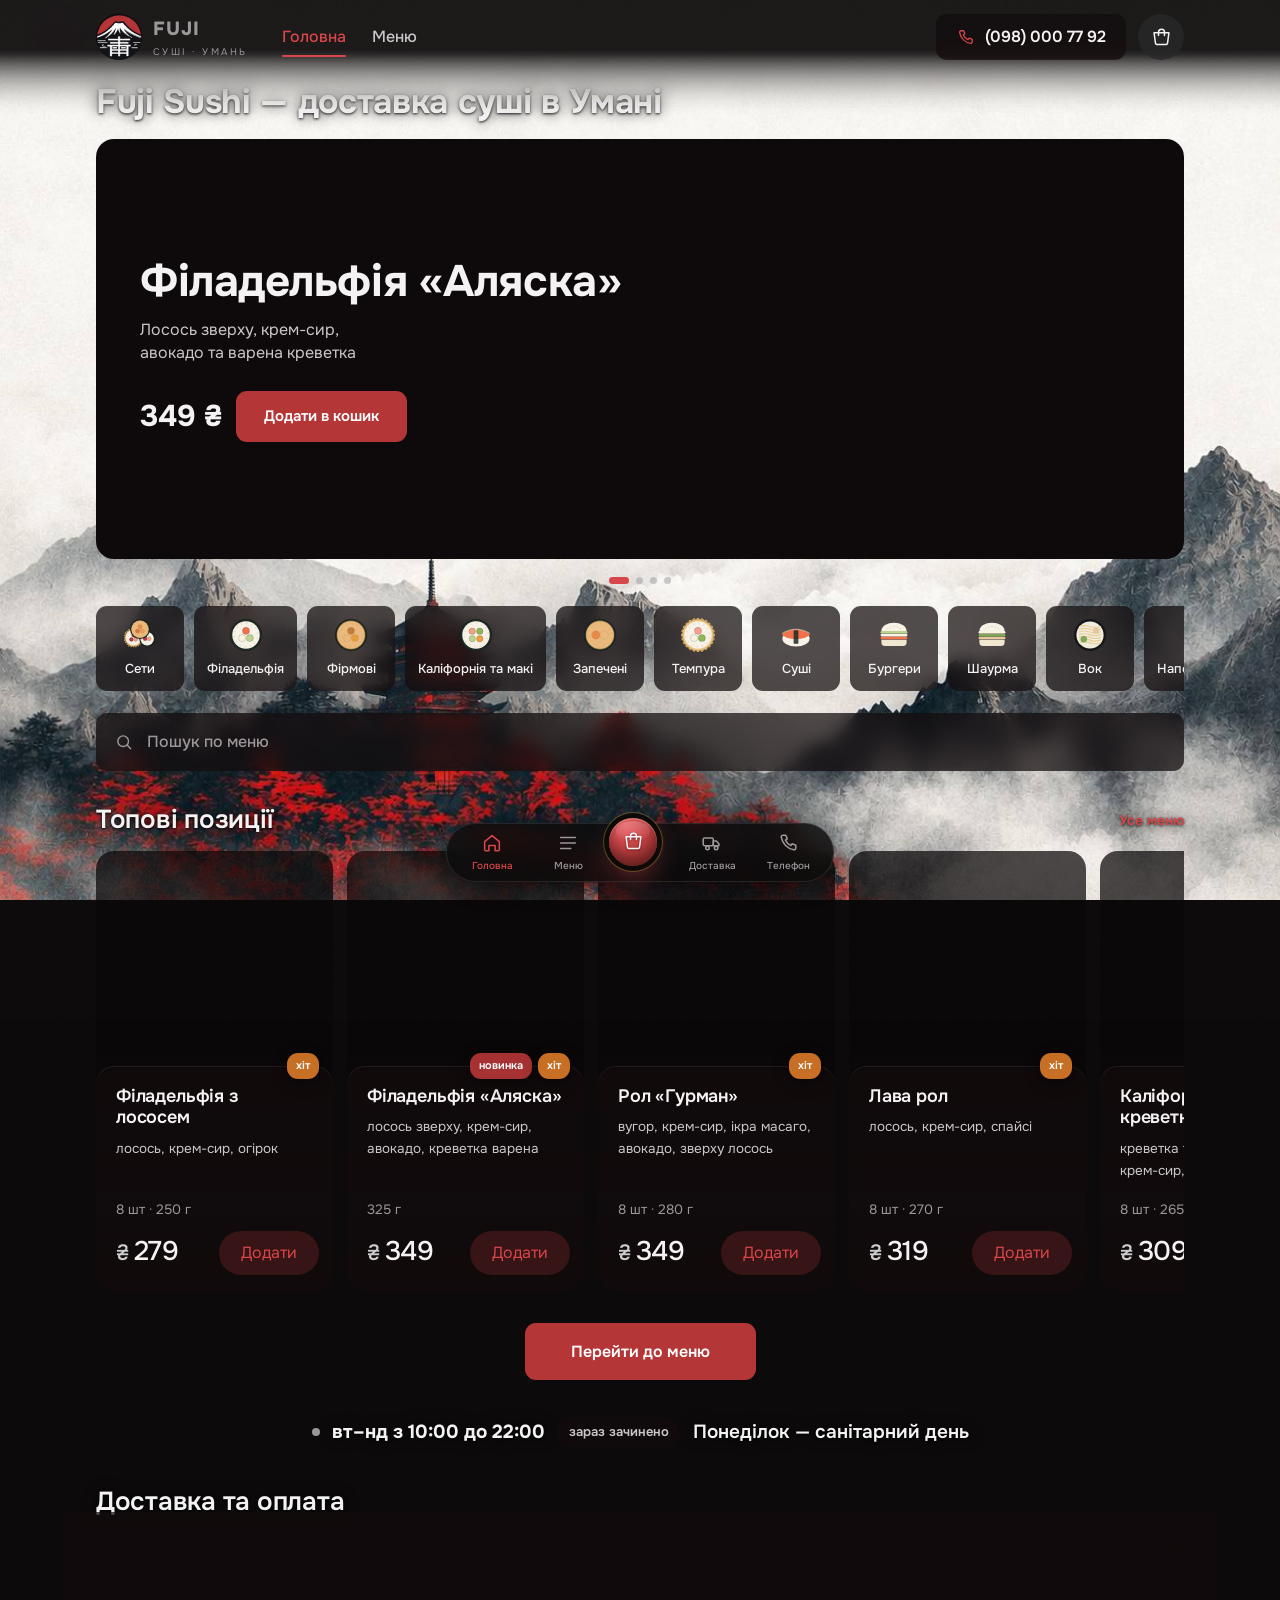
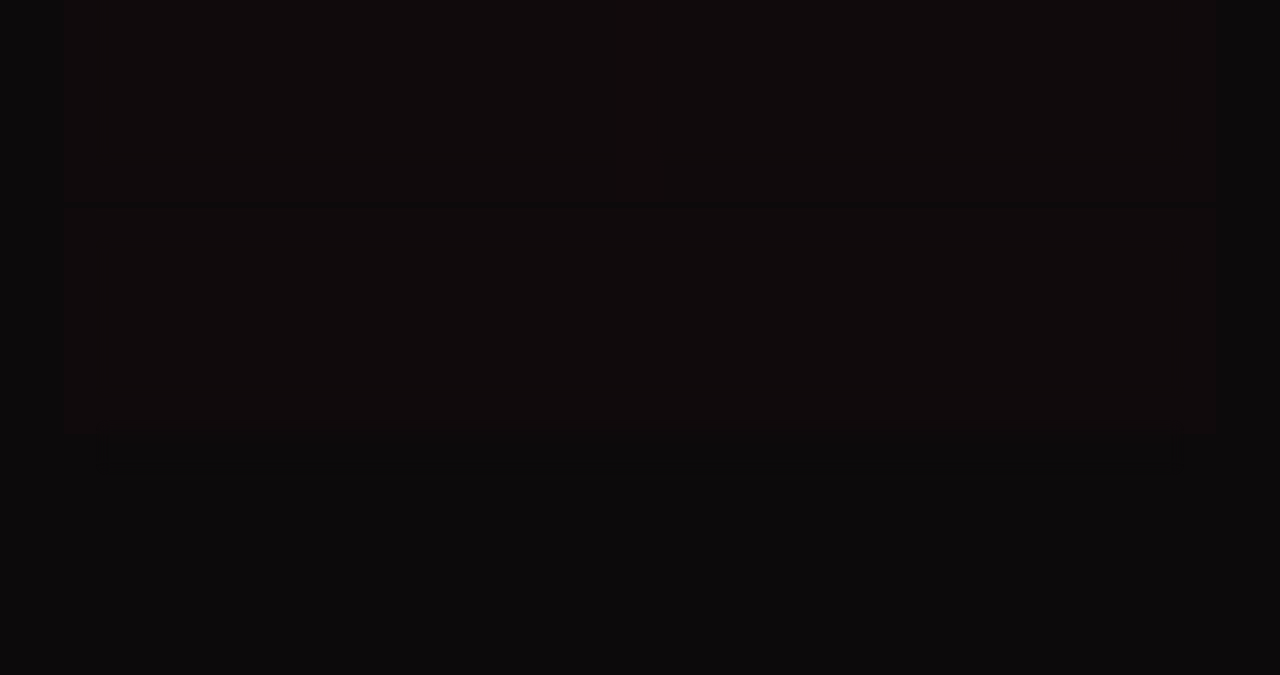
==== commit 42145465: "Написи біля графіка — без години Типові значення «зараз відчинено» і «зараз зачинено»: година й так " ====
--- a/index.html
+++ b/index.html
@@ -11,12 +11,12 @@
 <meta property="og:description" content="Роли, сети та вок з доставкою по Умані. Безкоштовно від 499 ₴.">
 <meta property="og:image" content="logo.jpg">
 <meta property="og:locale" content="uk_UA">
-<link rel="icon" href="favicon.png?v=20260826-0936" sizes="144x144" type="image/png">
+<link rel="icon" href="favicon.png?v=20260826-0941" sizes="144x144" type="image/png">
 <link rel="apple-touch-icon" href="logo.jpg">
 <link rel="preconnect" href="https://fonts.googleapis.com">
 <link rel="preconnect" href="https://fonts.gstatic.com" crossorigin>
 <link href="https://fonts.googleapis.com/css2?family=Onest:wght@400;500;600;700;800&family=Manrope:wght@400;500;600;700&display=swap" rel="stylesheet">
-<link rel="stylesheet" href="style.css?v=20260826-0936">
+<link rel="stylesheet" href="style.css?v=20260826-0941">
 </head>
 <body>
 
@@ -83,8 +83,8 @@
 <nav class="navbar" id="nav"></nav>
 <div id="cartWrap"></div>
 
-<script src="data.js?v=20260826-0936"></script>
-<script src="app.js?v=20260826-0936"></script>
+<script src="data.js?v=20260826-0941"></script>
+<script src="app.js?v=20260826-0941"></script>
 <script>
 mountShell('home');
 /* адресу меню проставляє скрипт; у розмітці вона стоїть лише як запасна */
@@ -173,7 +173,7 @@
   qgo = setTimeout(()=>goSearch(v), 700);
 });
 </script>
-<script src="fx.js?v=20260826-0936"></script>
-<script src="db.js?v=20260826-0936"></script>
+<script src="fx.js?v=20260826-0941"></script>
+<script src="db.js?v=20260826-0941"></script>
 </body>
 </html>
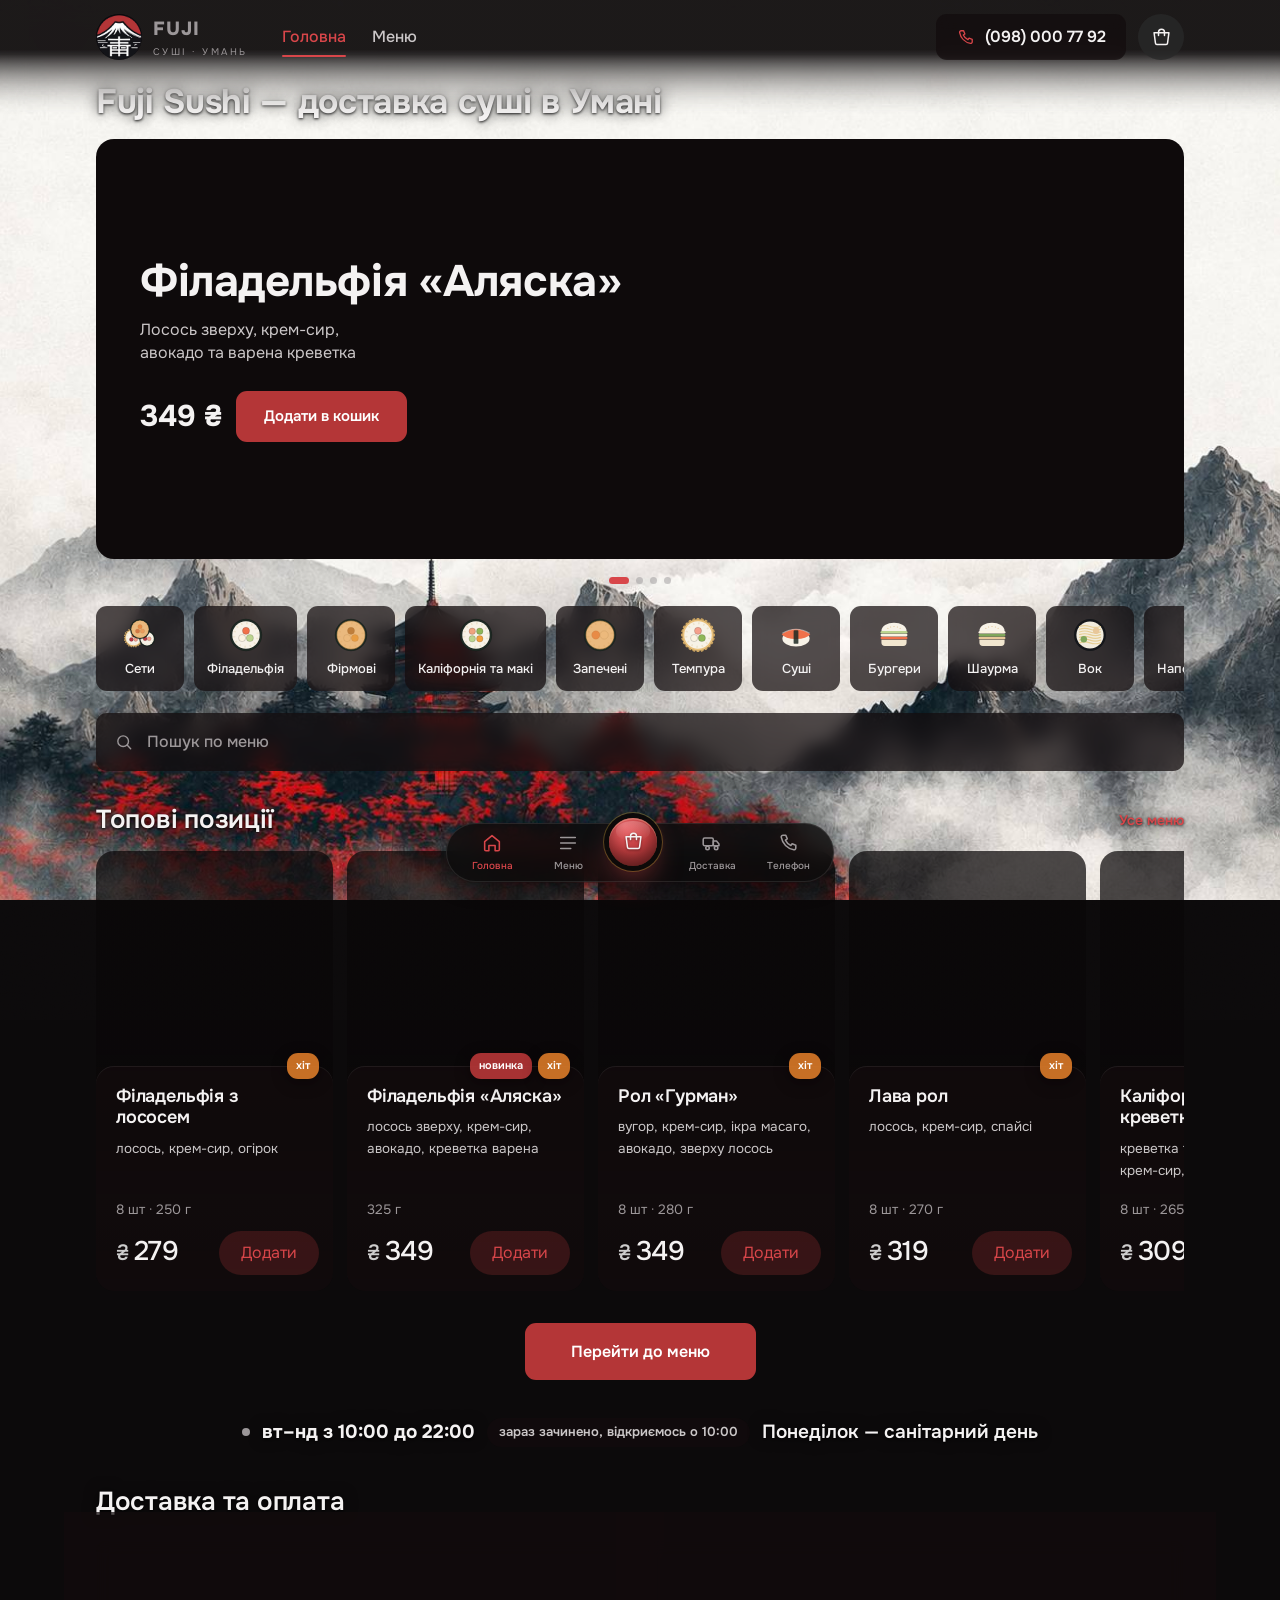
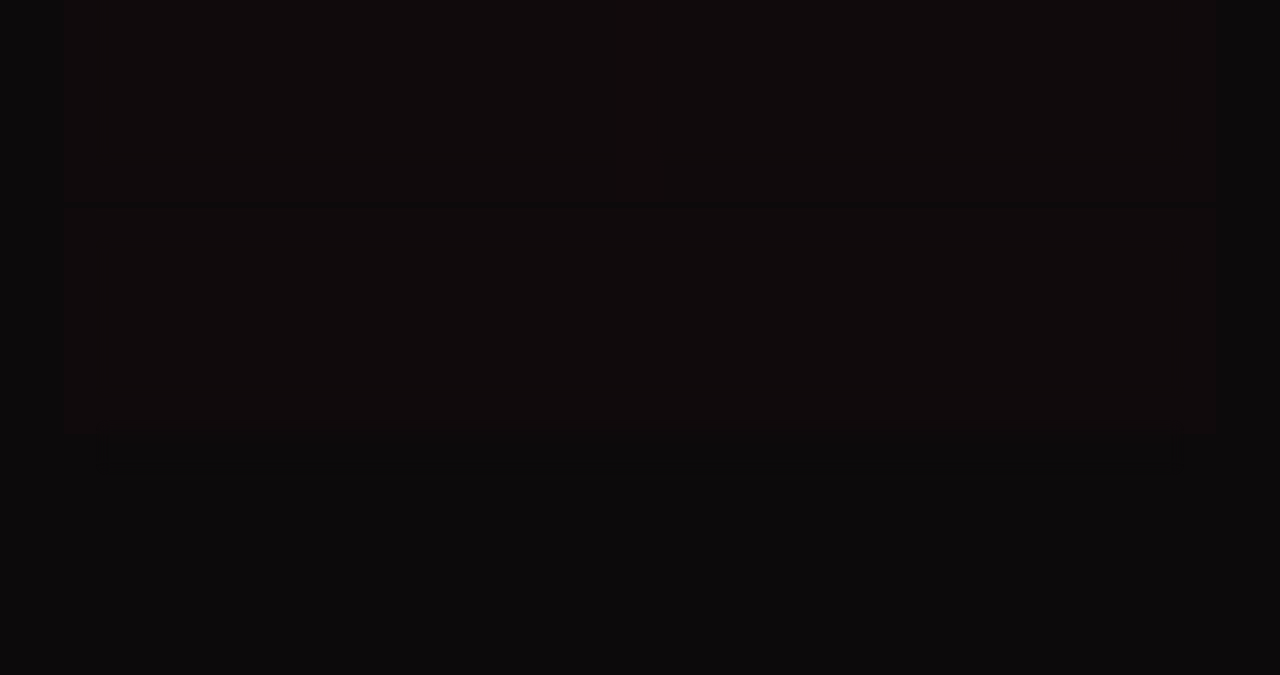
==== commit af99504d: "Годину до позначки сайт дописує сам У полі лишається тільки текст, годину сайт бере з годин прийому." ====
--- a/index.html
+++ b/index.html
@@ -11,12 +11,12 @@
 <meta property="og:description" content="Роли, сети та вок з доставкою по Умані. Безкоштовно від 499 ₴.">
 <meta property="og:image" content="logo.jpg">
 <meta property="og:locale" content="uk_UA">
-<link rel="icon" href="favicon.png?v=20260826-0941" sizes="144x144" type="image/png">
+<link rel="icon" href="favicon.png?v=20260826-0952" sizes="144x144" type="image/png">
 <link rel="apple-touch-icon" href="logo.jpg">
 <link rel="preconnect" href="https://fonts.googleapis.com">
 <link rel="preconnect" href="https://fonts.gstatic.com" crossorigin>
 <link href="https://fonts.googleapis.com/css2?family=Onest:wght@400;500;600;700;800&family=Manrope:wght@400;500;600;700&display=swap" rel="stylesheet">
-<link rel="stylesheet" href="style.css?v=20260826-0941">
+<link rel="stylesheet" href="style.css?v=20260826-0952">
 </head>
 <body>
 
@@ -83,8 +83,8 @@
 <nav class="navbar" id="nav"></nav>
 <div id="cartWrap"></div>
 
-<script src="data.js?v=20260826-0941"></script>
-<script src="app.js?v=20260826-0941"></script>
+<script src="data.js?v=20260826-0952"></script>
+<script src="app.js?v=20260826-0952"></script>
 <script>
 mountShell('home');
 /* адресу меню проставляє скрипт; у розмітці вона стоїть лише як запасна */
@@ -173,7 +173,7 @@
   qgo = setTimeout(()=>goSearch(v), 700);
 });
 </script>
-<script src="fx.js?v=20260826-0941"></script>
-<script src="db.js?v=20260826-0941"></script>
+<script src="fx.js?v=20260826-0952"></script>
+<script src="db.js?v=20260826-0952"></script>
 </body>
 </html>
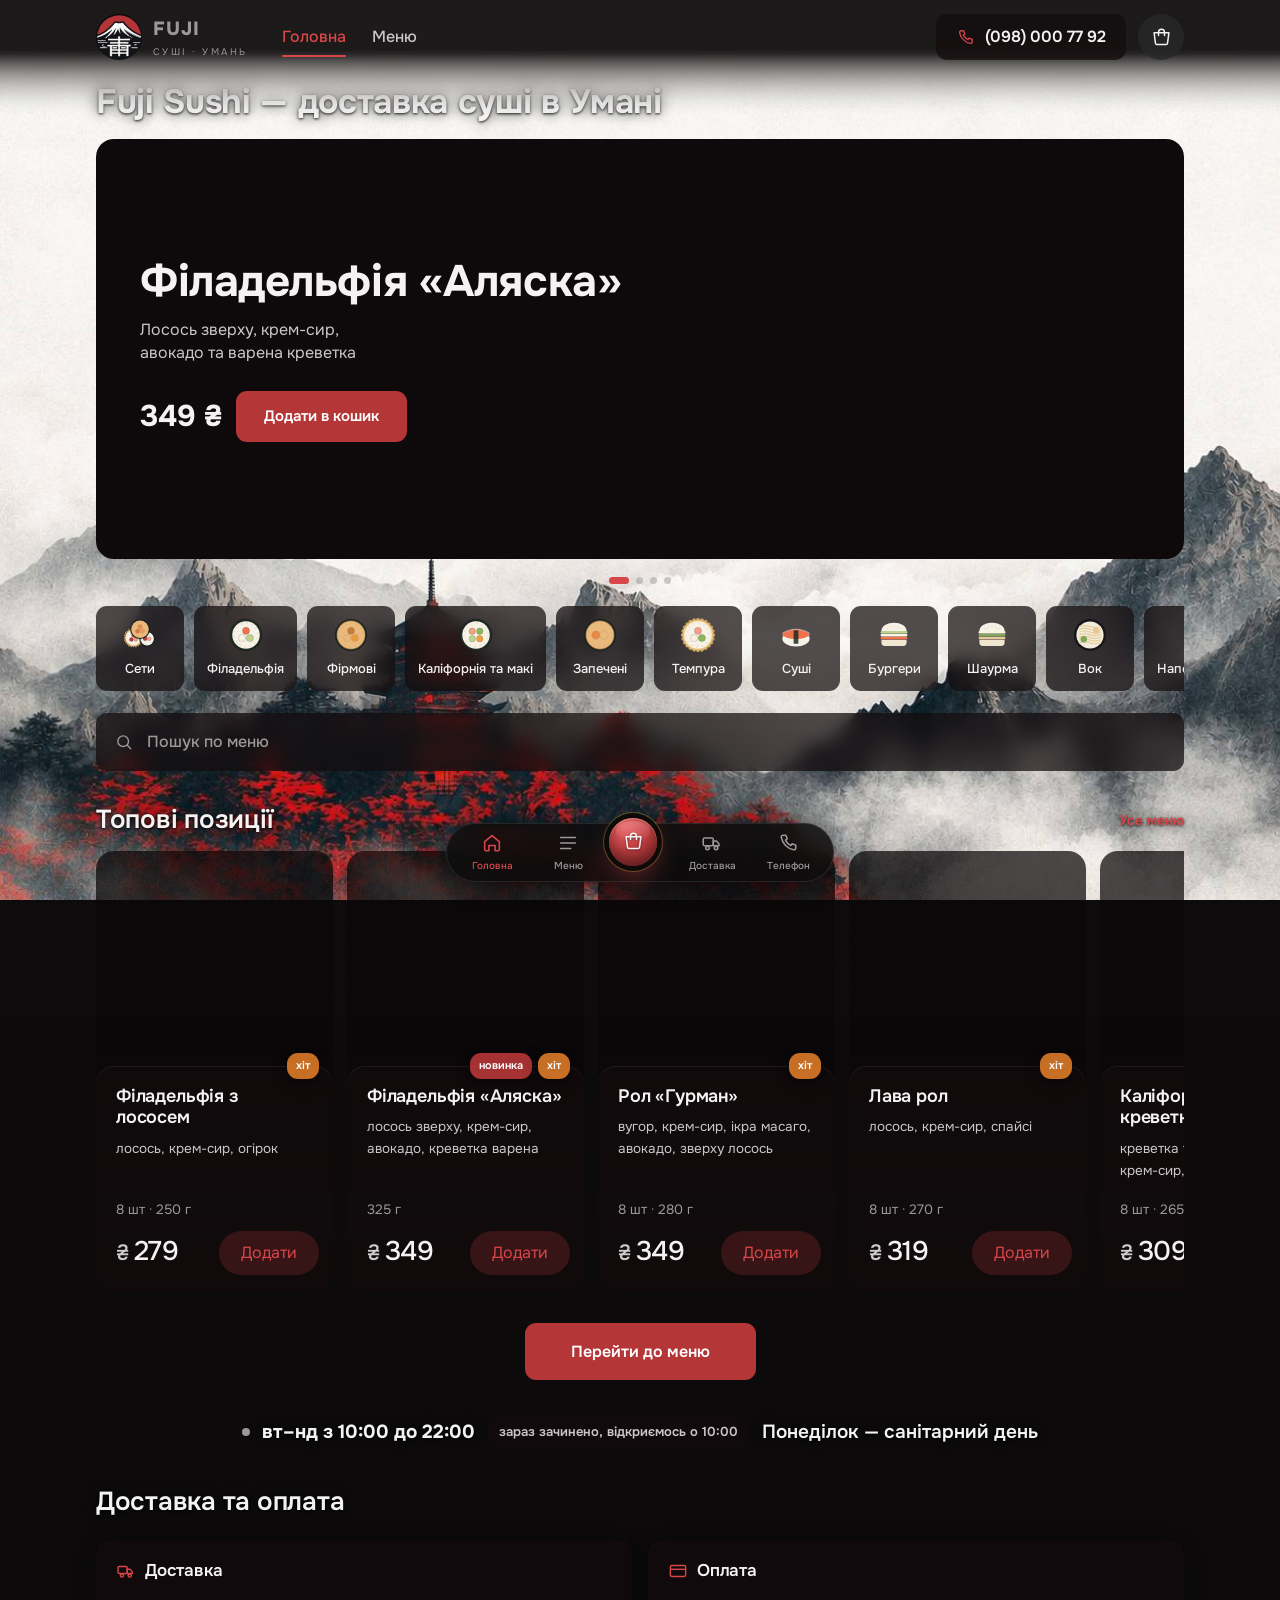
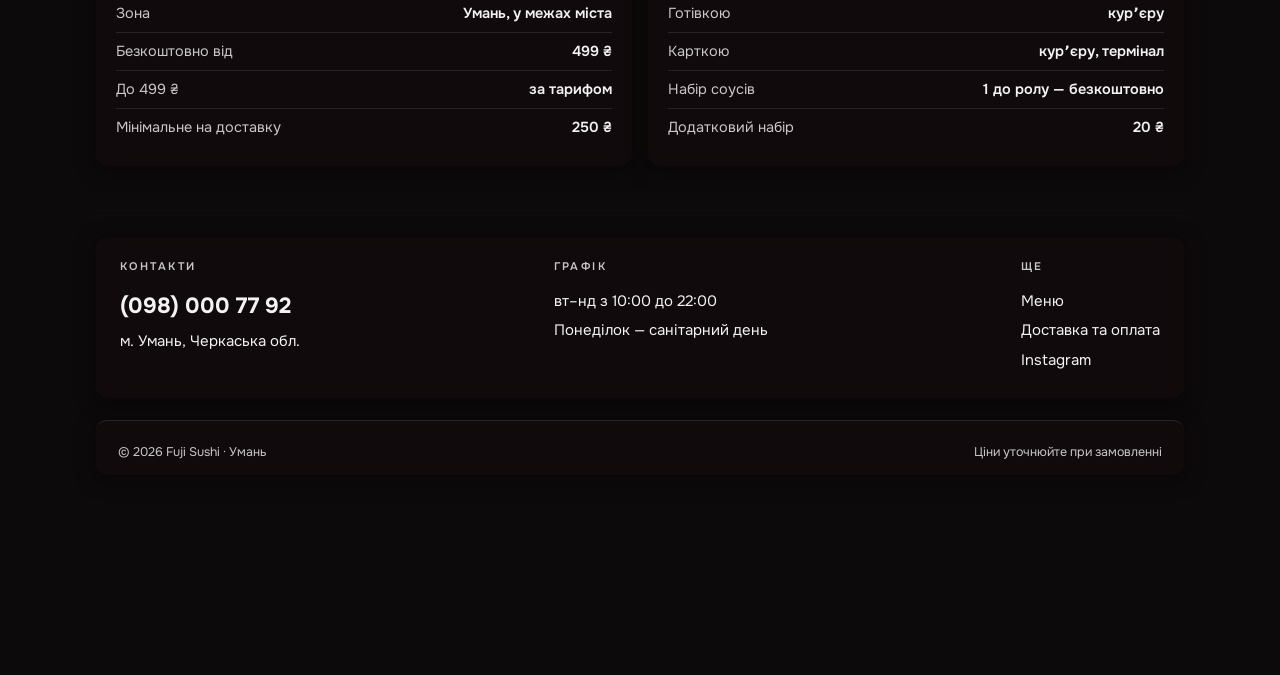
==== commit 3ddc1e40: "Графік у підвалі оновлюється разом з адмінкою Підвал малювався один раз, ще до відповіді адмінки, і " ====
--- a/index.html
+++ b/index.html
@@ -11,12 +11,12 @@
 <meta property="og:description" content="Роли, сети та вок з доставкою по Умані. Безкоштовно від 499 ₴.">
 <meta property="og:image" content="logo.jpg">
 <meta property="og:locale" content="uk_UA">
-<link rel="icon" href="favicon.png?v=20260826-0952" sizes="144x144" type="image/png">
+<link rel="icon" href="favicon.png?v=20260826-1106" sizes="144x144" type="image/png">
 <link rel="apple-touch-icon" href="logo.jpg">
 <link rel="preconnect" href="https://fonts.googleapis.com">
 <link rel="preconnect" href="https://fonts.gstatic.com" crossorigin>
 <link href="https://fonts.googleapis.com/css2?family=Onest:wght@400;500;600;700;800&family=Manrope:wght@400;500;600;700&display=swap" rel="stylesheet">
-<link rel="stylesheet" href="style.css?v=20260826-0952">
+<link rel="stylesheet" href="style.css?v=20260826-1106">
 </head>
 <body>
 
@@ -83,13 +83,13 @@
 <nav class="navbar" id="nav"></nav>
 <div id="cartWrap"></div>
 
-<script src="data.js?v=20260826-0952"></script>
-<script src="app.js?v=20260826-0952"></script>
+<script src="data.js?v=20260826-1106"></script>
+<script src="app.js?v=20260826-1106"></script>
 <script>
 mountShell('home');
 /* адресу меню проставляє скрипт; у розмітці вона стоїть лише як запасна */
 $$('[data-menu]').forEach(a => a.href = MENU);
-$('#ftr').innerHTML = footerHTML();
+renderFooter();
 
 /* ---------- банери ----------
    Це позиції, у яких в адмінці стоїть галочка «в банер». Усе своє
@@ -173,7 +173,7 @@
   qgo = setTimeout(()=>goSearch(v), 700);
 });
 </script>
-<script src="fx.js?v=20260826-0952"></script>
-<script src="db.js?v=20260826-0952"></script>
+<script src="fx.js?v=20260826-1106"></script>
+<script src="db.js?v=20260826-1106"></script>
 </body>
 </html>
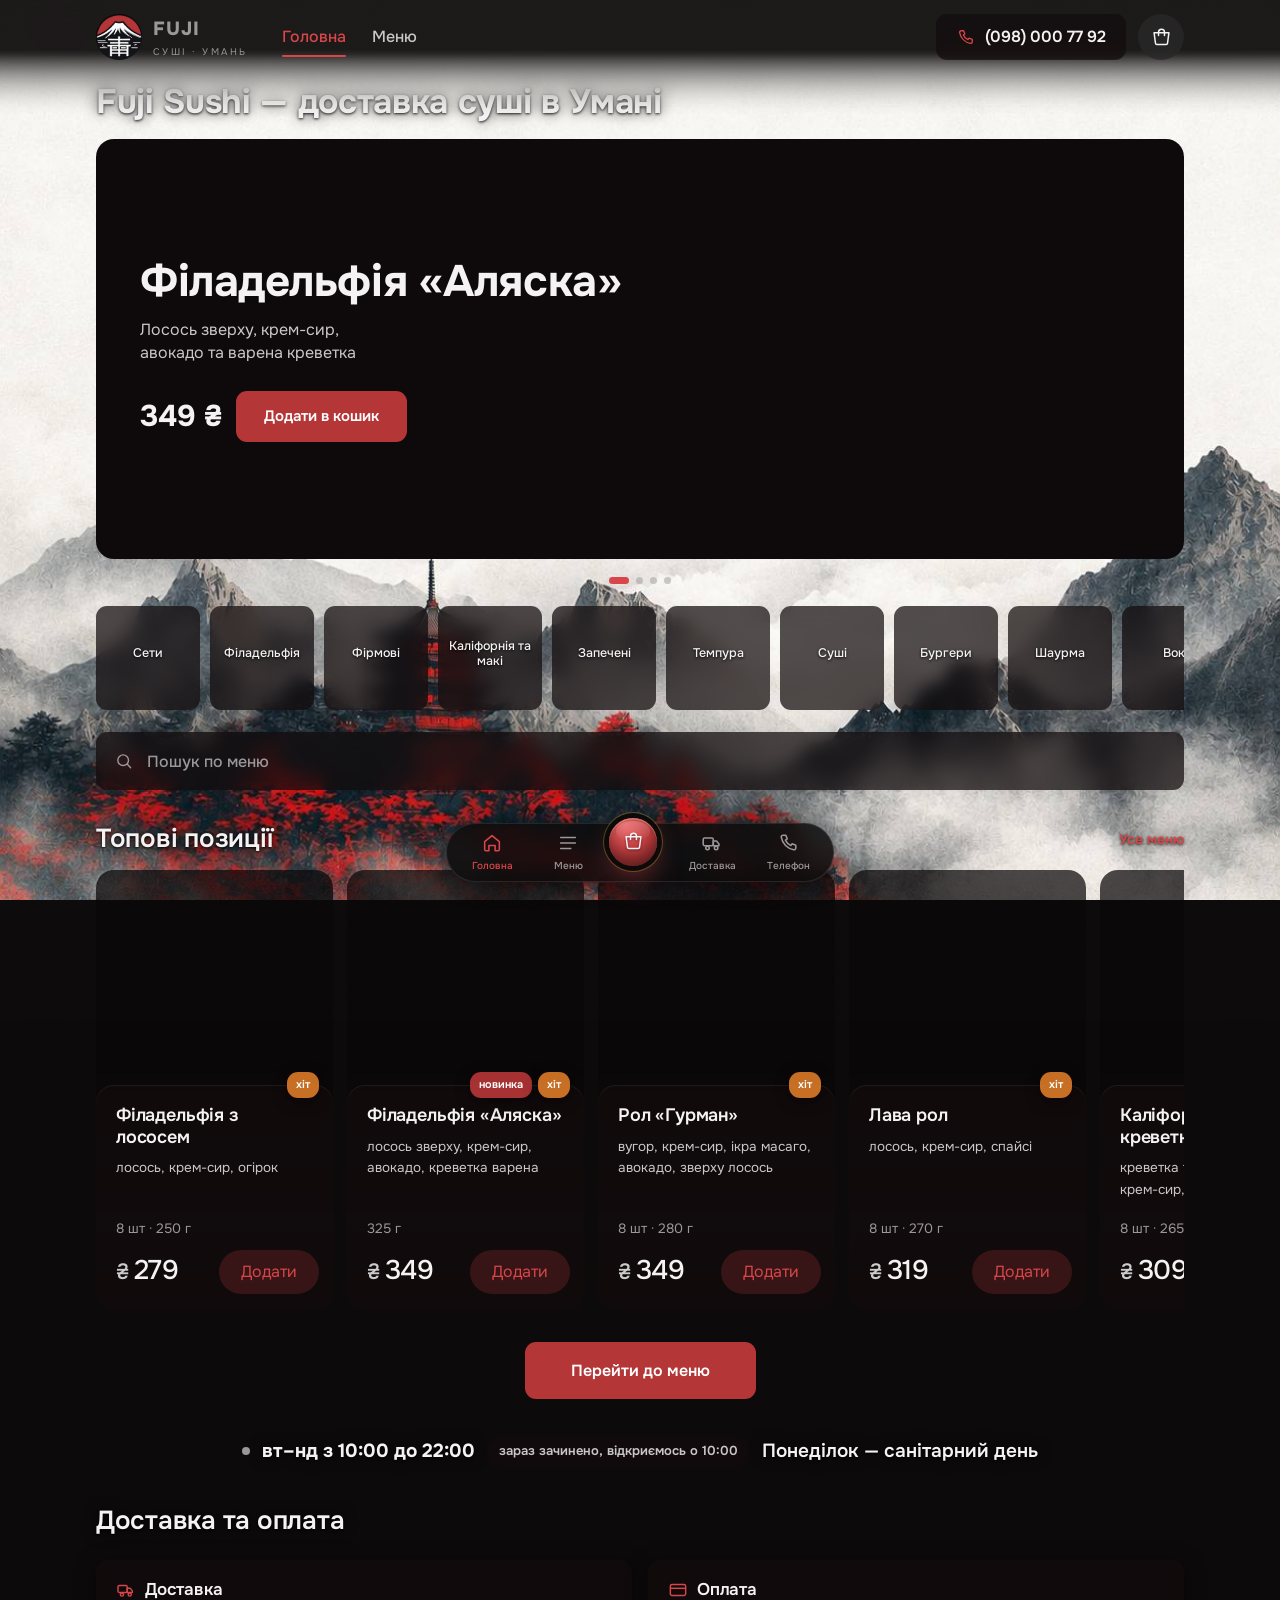
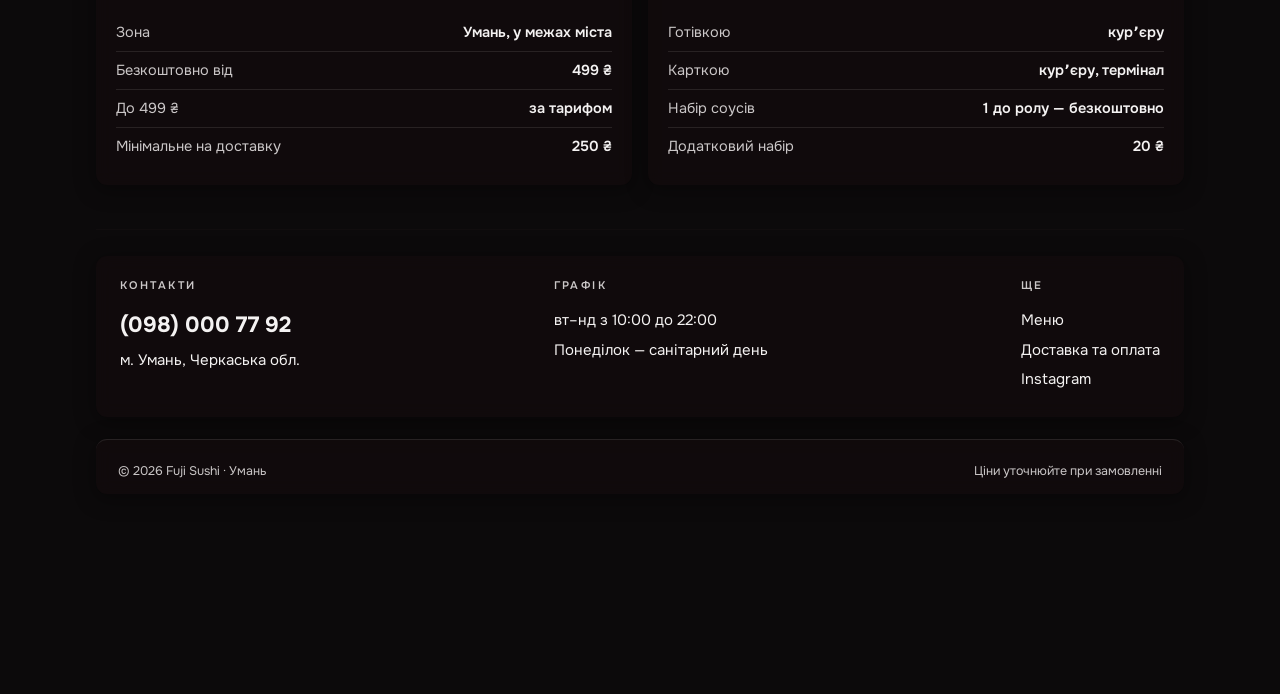
==== commit 55838da7: "Плитка розділу: фото на всю площу, без намальованих іконок Фото розділу було дрібним кружечком у 34 " ====
--- a/index.html
+++ b/index.html
@@ -11,12 +11,12 @@
 <meta property="og:description" content="Роли, сети та вок з доставкою по Умані. Безкоштовно від 499 ₴.">
 <meta property="og:image" content="logo.jpg">
 <meta property="og:locale" content="uk_UA">
-<link rel="icon" href="favicon.png?v=20260826-1106" sizes="144x144" type="image/png">
+<link rel="icon" href="favicon.png?v=20260904-1559" sizes="144x144" type="image/png">
 <link rel="apple-touch-icon" href="logo.jpg">
 <link rel="preconnect" href="https://fonts.googleapis.com">
 <link rel="preconnect" href="https://fonts.gstatic.com" crossorigin>
 <link href="https://fonts.googleapis.com/css2?family=Onest:wght@400;500;600;700;800&family=Manrope:wght@400;500;600;700&display=swap" rel="stylesheet">
-<link rel="stylesheet" href="style.css?v=20260826-1106">
+<link rel="stylesheet" href="style.css?v=20260904-1559">
 </head>
 <body>
 
@@ -83,8 +83,8 @@
 <nav class="navbar" id="nav"></nav>
 <div id="cartWrap"></div>
 
-<script src="data.js?v=20260826-1106"></script>
-<script src="app.js?v=20260826-1106"></script>
+<script src="data.js?v=20260904-1559"></script>
+<script src="app.js?v=20260904-1559"></script>
 <script>
 mountShell('home');
 /* адресу меню проставляє скрипт; у розмітці вона стоїть лише як запасна */
@@ -144,7 +144,9 @@
 function renderCats(){
   // порожні розділи не показуємо: клік по них вів би на порожній екран
   $('#cats').innerHTML = CATS.filter(c => ITEMS.some(i => i.c === c.id)).map(c=>
-    `<a class="cat" href="${MENU}?c=${c.id}">${catIcon(c)}${c.n}</a>`).join('');
+    // назва окремим елементом: вона лягає поверх фото, тому їй потрібне
+    // власне тло-градієнт, а текстовому вузлу стилю не задаси
+    `<a class="cat" href="${MENU}?c=${c.id}">${catIcon(c)}<span class="cat__n">${c.n}</span></a>`).join('');
 }
 if(!DB_WAIT) renderCats();
 
@@ -173,7 +175,7 @@
   qgo = setTimeout(()=>goSearch(v), 700);
 });
 </script>
-<script src="fx.js?v=20260826-1106"></script>
-<script src="db.js?v=20260826-1106"></script>
+<script src="fx.js?v=20260904-1559"></script>
+<script src="db.js?v=20260904-1559"></script>
 </body>
 </html>
--- a/style.css
+++ b/style.css
@@ -1,25 +1,25 @@
-/* ============================================================
-   FUJI SUSHI · Умань
-   Структура й пропорції — за extaz-sushi.com.ua.
-   Палітра — з логотипа закладу: чорний, червоний #B43637, білий.
-   Неону приблизно на 20% менше, ніж в оригіналі (див. .glow).
+﻿/* ============================================================
+   FUJI SUSHI В· РЈРјР°РЅСЊ
+   РЎС‚СЂСѓРєС‚СѓСЂР° Р№ РїСЂРѕРїРѕСЂС†С–С— вЂ” Р·Р° extaz-sushi.com.ua.
+   РџР°Р»С–С‚СЂР° вЂ” Р· Р»РѕРіРѕС‚РёРїР° Р·Р°РєР»Р°РґСѓ: С‡РѕСЂРЅРёР№, С‡РµСЂРІРѕРЅРёР№ #B43637, Р±С–Р»РёР№.
+   РќРµРѕРЅСѓ РїСЂРёР±Р»РёР·РЅРѕ РЅР° 20% РјРµРЅС€Рµ, РЅС–Р¶ РІ РѕСЂРёРіС–РЅР°Р»С– (РґРёРІ. .glow).
    ============================================================ */
 
 :root{
   --bg:#0C0A0B;
   --ink:#F4F2F2;
-  /* приглушені сірі підняті: на склі поверх світлої ілюстрації
-     старі #A8A6A6 і #6E6C6E ледь читалися */
+  /* РїСЂРёРіР»СѓС€РµРЅС– СЃС–СЂС– РїС–РґРЅСЏС‚С–: РЅР° СЃРєР»С– РїРѕРІРµСЂС… СЃРІС–С‚Р»РѕС— С–Р»СЋСЃС‚СЂР°С†С–С—
+     СЃС‚Р°СЂС– #A8A6A6 С– #6E6C6E Р»РµРґСЊ С‡РёС‚Р°Р»РёСЃСЏ */
   --ink-2:#CBC7C8;
   --ink-3:#9C9799;
 
-  --red:#B43637;          /* точний колір із логотипа */
+  --red:#B43637;          /* С‚РѕС‡РЅРёР№ РєРѕР»С–СЂ С–Р· Р»РѕРіРѕС‚РёРїР° */
   --red-hi:#D8464A;
   --red-soft:rgba(180,54,55,.20);
   --red-tag:rgba(180,54,55,.92);
 
-  /* скло темне: фон сайту — світла ілюстрація, і на прозорому склі
-     світлий текст на ній зникав */
+  /* СЃРєР»Рѕ С‚РµРјРЅРµ: С„РѕРЅ СЃР°Р№С‚Сѓ вЂ” СЃРІС–С‚Р»Р° С–Р»СЋСЃС‚СЂР°С†С–СЏ, С– РЅР° РїСЂРѕР·РѕСЂРѕРјСѓ СЃРєР»С–
+     СЃРІС–С‚Р»РёР№ С‚РµРєСЃС‚ РЅР° РЅС–Р№ Р·РЅРёРєР°РІ */
   --glass:rgba(18,12,13,.72);
   --glass-2:rgba(18,12,13,.58);
   --line:rgba(238,238,238,.10);
@@ -38,17 +38,17 @@
 }
 
 *,*::before,*::after{box-sizing:border-box}
-/* інакше display:grid/flex перебиває атрибут hidden */
+/* С–РЅР°РєС€Рµ display:grid/flex РїРµСЂРµР±РёРІР°С” Р°С‚СЂРёР±СѓС‚ hidden */
 [hidden]{display:none!important}
 html{-webkit-text-size-adjust:100%;scroll-behavior:smooth;overflow-x:clip}
 body{
   margin:0;background:var(--bg);color:var(--ink);
   font-family:'Onest','Manrope',ui-sans-serif,system-ui,-apple-system,'Segoe UI',sans-serif;
   font-size:16px;line-height:1.45;font-weight:400;
-  /* НЕ ставити тут overflow-x:hidden: воно робить body контейнером
-     прокрутки і мовчки ламає position:sticky всередині — шапка й смуга
-     розділів переставали липнути. Від горизонтального зсуву достатньо
-     overflow-x:clip на html вище. */
+  /* РќР• СЃС‚Р°РІРёС‚Рё С‚СѓС‚ overflow-x:hidden: РІРѕРЅРѕ СЂРѕР±РёС‚СЊ body РєРѕРЅС‚РµР№РЅРµСЂРѕРј
+     РїСЂРѕРєСЂСѓС‚РєРё С– РјРѕРІС‡РєРё Р»Р°РјР°С” position:sticky РІСЃРµСЂРµРґРёРЅС– вЂ” С€Р°РїРєР° Р№ СЃРјСѓРіР°
+     СЂРѕР·РґС–Р»С–РІ РїРµСЂРµСЃС‚Р°РІР°Р»Рё Р»РёРїРЅСѓС‚Рё. Р’С–Рґ РіРѕСЂРёР·РѕРЅС‚Р°Р»СЊРЅРѕРіРѕ Р·СЃСѓРІСѓ РґРѕСЃС‚Р°С‚РЅСЊРѕ
+     overflow-x:clip РЅР° html РІРёС‰Рµ. */
   min-height:100vh;
 }
 body.locked{overflow:hidden}
@@ -61,28 +61,28 @@
 
 .wrap{width:min(100% - 32px,var(--max));margin-inline:auto;position:relative;z-index:2}
 
-/* ---------- ФОТО-ФОН ---------- */
-/* fon.jpg лежить у папці сайту й показується як є: ні фільтрів,
-   ні притемнення поверх. cover — щоб укривала весь екран. */
+/* ---------- Р¤РћРўРћ-Р¤РћРќ ---------- */
+/* fon.jpg Р»РµР¶РёС‚СЊ Сѓ РїР°РїС†С– СЃР°Р№С‚Сѓ Р№ РїРѕРєР°Р·СѓС”С‚СЊСЃСЏ СЏРє С”: РЅС– С„С–Р»СЊС‚СЂС–РІ,
+   РЅС– РїСЂРёС‚РµРјРЅРµРЅРЅСЏ РїРѕРІРµСЂС…. cover вЂ” С‰РѕР± СѓРєСЂРёРІР°Р»Р° РІРµСЃСЊ РµРєСЂР°РЅ. */
 .glows{position:fixed;inset:0;z-index:0;pointer-events:none;overflow:hidden;background:#0A0708}
 .glows::before{
   content:'';position:absolute;inset:0;
   background:url(fon.jpg) center / cover no-repeat;
 }
-/* Плями світла вимкнено: вони лягали кольоровими хмарами поверх
-   ілюстрації й міняли її вигляд. */
+/* РџР»СЏРјРё СЃРІС–С‚Р»Р° РІРёРјРєРЅРµРЅРѕ: РІРѕРЅРё Р»СЏРіР°Р»Рё РєРѕР»СЊРѕСЂРѕРІРёРјРё С…РјР°СЂР°РјРё РїРѕРІРµСЂС…
+   С–Р»СЋСЃС‚СЂР°С†С–С— Р№ РјС–РЅСЏР»Рё С—С— РІРёРіР»СЏРґ. */
 .glow{display:none}
 
-/* ---------- ХЕДЕР ---------- */
+/* ---------- РҐР•Р”Р•Р  ---------- */
 .header{
   position:sticky;top:0;z-index:50;
   display:flex;align-items:center;gap:22px;
   width:min(100% - 32px,var(--max));margin-inline:auto;
   padding:14px 0 16px;
 }
-/* фіксована, а не -50vw: інакше сторінка їде вбік по горизонталі.
-   Маска гасить не лише колір, а й розмиття — без неї внизу шторки
-   лишалася б різка межа, де розмиття обривається. */
+/* С„С–РєСЃРѕРІР°РЅР°, Р° РЅРµ -50vw: С–РЅР°РєС€Рµ СЃС‚РѕСЂС–РЅРєР° С—РґРµ РІР±С–Рє РїРѕ РіРѕСЂРёР·РѕРЅС‚Р°Р»С–.
+   РњР°СЃРєР° РіР°СЃРёС‚СЊ РЅРµ Р»РёС€Рµ РєРѕР»С–СЂ, Р° Р№ СЂРѕР·РјРёС‚С‚СЏ вЂ” Р±РµР· РЅРµС— РІРЅРёР·Сѓ С€С‚РѕСЂРєРё
+   Р»РёС€Р°Р»Р°СЃСЏ Р± СЂС–Р·РєР° РјРµР¶Р°, РґРµ СЂРѕР·РјРёС‚С‚СЏ РѕР±СЂРёРІР°С”С‚СЊСЃСЏ. */
 .header::before{
   content:'';position:fixed;top:0;left:0;right:0;height:118px;z-index:-1;
   background:linear-gradient(rgba(9,6,7,.92) 42%,rgba(9,6,7,0));
@@ -129,7 +129,7 @@
   .phone-pill{padding:11px 13px}
 }
 
-/* ---------- НИЖНЯ ПАНЕЛЬ ---------- */
+/* ---------- РќРР–РќРЇ РџРђРќР•Р›Р¬ ---------- */
 .navbar{
   position:fixed;left:0;right:0;bottom:0;z-index:60;
   height:calc(var(--nav-h) + env(safe-area-inset-bottom));
@@ -147,8 +147,8 @@
 .navbar a svg{width:22px;height:22px}
 .navbar a.on{color:var(--red-hi)}
 .navbar .nb-cart{width:62px;position:relative}
-/* Тепле сяйво під кнопкою — окремим шаром на обгортці, тому лягає
-   під саму кнопку й повільно «дихає». */
+/* РўРµРїР»Рµ СЃСЏР№РІРѕ РїС–Рґ РєРЅРѕРїРєРѕСЋ вЂ” РѕРєСЂРµРјРёРј С€Р°СЂРѕРј РЅР° РѕР±РіРѕСЂС‚С†С–, С‚РѕРјСѓ Р»СЏРіР°С”
+   РїС–Рґ СЃР°РјСѓ РєРЅРѕРїРєСѓ Р№ РїРѕРІС–Р»СЊРЅРѕ В«РґРёС…Р°С”В». */
 .navbar .nb-cart::before{
   content:'';position:absolute;left:-9px;top:-33px;width:80px;height:80px;
   border-radius:50%;pointer-events:none;
@@ -157,9 +157,9 @@
 }
 @keyframes cartglow{0%,100%{opacity:.5;transform:scale(.92)}50%{opacity:1;transform:scale(1.08)}}
 @media(prefers-reduced-motion:reduce){.navbar .nb-cart::before{animation:none}}
-/* Головна кнопка сайту. Обідок навколо — темний, кольору панелі, і
-   поверх нього тонка золота нитка: біле кільце на темній панелі
-   впадало в око більше за саму кнопку. */
+/* Р“РѕР»РѕРІРЅР° РєРЅРѕРїРєР° СЃР°Р№С‚Сѓ. РћР±С–РґРѕРє РЅР°РІРєРѕР»Рѕ вЂ” С‚РµРјРЅРёР№, РєРѕР»СЊРѕСЂСѓ РїР°РЅРµР»С–, С–
+   РїРѕРІРµСЂС… РЅСЊРѕРіРѕ С‚РѕРЅРєР° Р·РѕР»РѕС‚Р° РЅРёС‚РєР°: Р±С–Р»Рµ РєС–Р»СЊС†Рµ РЅР° С‚РµРјРЅС–Р№ РїР°РЅРµР»С–
+   РІРїР°РґР°Р»Рѕ РІ РѕРєРѕ Р±С–Р»СЊС€Рµ Р·Р° СЃР°РјСѓ РєРЅРѕРїРєСѓ. */
 .navbar .nb-cart .cart-btn{
   width:56px;height:56px;margin-top:-21px;
   background:
@@ -172,7 +172,7 @@
     0 14px 32px -8px rgba(216,70,74,.9);
   transition:transform .3s var(--ease),box-shadow .3s var(--ease);
 }
-/* полиск скла у верхній частині — те, що робить кружок обʼємним */
+/* РїРѕР»РёСЃРє СЃРєР»Р° Сѓ РІРµСЂС…РЅС–Р№ С‡Р°СЃС‚РёРЅС– вЂ” С‚Рµ, С‰Рѕ СЂРѕР±РёС‚СЊ РєСЂСѓР¶РѕРє РѕР±КјС”РјРЅРёРј */
 .navbar .nb-cart .cart-btn::after{
   content:'';position:absolute;left:15%;top:8%;width:70%;height:40%;
   border-radius:50%;pointer-events:none;
@@ -193,7 +193,7 @@
   box-shadow:0 0 0 2.5px rgba(0,0,0,.92),0 3px 10px -2px rgba(240,193,59,.9);
 }
 @media(min-width:861px){
-  /* на десктопі — плаваюча пігулка по центру, як в оригіналі */
+  /* РЅР° РґРµСЃРєС‚РѕРїС– вЂ” РїР»Р°РІР°СЋС‡Р° РїС–РіСѓР»РєР° РїРѕ С†РµРЅС‚СЂСѓ, СЏРє РІ РѕСЂРёРіС–РЅР°Р»С– */
   .navbar{
     left:50%;right:auto;transform:translateX(-50%);
     bottom:18px;width:auto;height:auto;gap:6px;
@@ -205,11 +205,11 @@
   .navbar .nb-cart::before{left:-5px;top:-26px;width:72px;height:72px}
 }
 
-/* ---------- ГЕРОЙ ---------- */
-/* Заголовки — просто текст, без плашки, на вимогу власника.
-   На світлих ділянках ілюстрації вони бліднуть — це свідомий вибір. */
-/* тінь така сама, як у рядка графіка: текст лежить просто на
-   ілюстрації, а вона місцями світла */
+/* ---------- Р“Р•Р РћР™ ---------- */
+/* Р—Р°РіРѕР»РѕРІРєРё вЂ” РїСЂРѕСЃС‚Рѕ С‚РµРєСЃС‚, Р±РµР· РїР»Р°С€РєРё, РЅР° РІРёРјРѕРіСѓ РІР»Р°СЃРЅРёРєР°.
+   РќР° СЃРІС–С‚Р»РёС… РґС–Р»СЏРЅРєР°С… С–Р»СЋСЃС‚СЂР°С†С–С— РІРѕРЅРё Р±Р»С–РґРЅСѓС‚СЊ вЂ” С†Рµ СЃРІС–РґРѕРјРёР№ РІРёР±С–СЂ. */
+/* С‚С–РЅСЊ С‚Р°РєР° СЃР°РјР°, СЏРє Сѓ СЂСЏРґРєР° РіСЂР°С„С–РєР°: С‚РµРєСЃС‚ Р»РµР¶РёС‚СЊ РїСЂРѕСЃС‚Рѕ РЅР°
+   С–Р»СЋСЃС‚СЂР°С†С–С—, Р° РІРѕРЅР° РјС–СЃС†СЏРјРё СЃРІС–С‚Р»Р° */
 .h1,.sec-h h2,.sec-h a,.grp h2{text-shadow:0 1px 3px rgba(0,0,0,.9),0 0 14px rgba(0,0,0,.75)}
 .h1{font-size:clamp(23px,4.2vw,34px);font-weight:700;padding:6px 0 18px}
 
@@ -217,38 +217,38 @@
 .banners{display:flex;gap:14px;overflow-x:auto;scroll-snap-type:x mandatory;scrollbar-width:none;padding-bottom:4px;
   overscroll-behavior-x:contain}
 .banners::-webkit-scrollbar{display:none}
-/* Темне скло: власного фото банер не має, крізь нього ледь проглядає
-   фон сторінки. Розмиття сильне, щоб гори не сперечалися з текстом. */
+/* РўРµРјРЅРµ СЃРєР»Рѕ: РІР»Р°СЃРЅРѕРіРѕ С„РѕС‚Рѕ Р±Р°РЅРµСЂ РЅРµ РјР°С”, РєСЂС–Р·СЊ РЅСЊРѕРіРѕ Р»РµРґСЊ РїСЂРѕРіР»СЏРґР°С”
+   С„РѕРЅ СЃС‚РѕСЂС–РЅРєРё. Р РѕР·РјРёС‚С‚СЏ СЃРёР»СЊРЅРµ, С‰РѕР± РіРѕСЂРё РЅРµ СЃРїРµСЂРµС‡Р°Р»РёСЃСЏ Р· С‚РµРєСЃС‚РѕРј. */
 .banner{
   cursor:pointer;
   position:relative;flex:0 0 min(100%,var(--max));scroll-snap-align:center;
   height:clamp(300px,44vw,420px);border-radius:var(--r-m);overflow:hidden;
-  /* суцільний колір: крізь напівпрозорий банер просвічувала фонова
-     ілюстрація, і на її червоних ділянках він віддавав червоним */
+  /* СЃСѓС†С–Р»СЊРЅРёР№ РєРѕР»С–СЂ: РєСЂС–Р·СЊ РЅР°РїС–РІРїСЂРѕР·РѕСЂРёР№ Р±Р°РЅРµСЂ РїСЂРѕСЃРІС–С‡СѓРІР°Р»Р° С„РѕРЅРѕРІР°
+     С–Р»СЋСЃС‚СЂР°С†С–СЏ, С– РЅР° С—С— С‡РµСЂРІРѕРЅРёС… РґС–Р»СЏРЅРєР°С… РІС–РЅ РІС–РґРґР°РІР°РІ С‡РµСЂРІРѕРЅРёРј */
   background:#0E0A0B;
   display:flex;align-items:center;
 }
 .banner__art{position:absolute;right:-4%;top:50%;transform:translateY(-50%);width:min(52%,420px)}
 .banner__art svg{width:100%;height:auto;filter:drop-shadow(0 24px 50px rgba(0,0,0,.6))}
-/* завантажене фото сета на банері */
-/* contain, а не cover: у банері показуємо знімок цілком, як він є */
+/* Р·Р°РІР°РЅС‚Р°Р¶РµРЅРµ С„РѕС‚Рѕ СЃРµС‚Р° РЅР° Р±Р°РЅРµСЂС– */
+/* contain, Р° РЅРµ cover: Сѓ Р±Р°РЅРµСЂС– РїРѕРєР°Р·СѓС”РјРѕ Р·РЅС–РјРѕРє С†С–Р»РєРѕРј, СЏРє РІС–РЅ С” */
 .banner__art .pic{width:100%;height:auto;aspect-ratio:1;object-fit:contain;
   border-radius:var(--r-m);box-shadow:0 24px 50px rgba(0,0,0,.6)}
-/* Червоного світіння тут більше немає: воно лежало саме над фото
-   праворуч і фарбувало страву в червоне — одна й та сама позиція
-   на банері й на картці виглядала по-різному. */
+/* Р§РµСЂРІРѕРЅРѕРіРѕ СЃРІС–С‚С–РЅРЅСЏ С‚СѓС‚ Р±С–Р»СЊС€Рµ РЅРµРјР°С”: РІРѕРЅРѕ Р»РµР¶Р°Р»Рѕ СЃР°РјРµ РЅР°Рґ С„РѕС‚Рѕ
+   РїСЂР°РІРѕСЂСѓС‡ С– С„Р°СЂР±СѓРІР°Р»Рѕ СЃС‚СЂР°РІСѓ РІ С‡РµСЂРІРѕРЅРµ вЂ” РѕРґРЅР° Р№ С‚Р° СЃР°РјР° РїРѕР·РёС†С–СЏ
+   РЅР° Р±Р°РЅРµСЂС– Р№ РЅР° РєР°СЂС‚С†С– РІРёРіР»СЏРґР°Р»Р° РїРѕ-СЂС–Р·РЅРѕРјСѓ. */
 .banner__in{position:relative;z-index:2;padding:clamp(24px,4vw,44px);max-width:58%}
 .banner__in h2{font-size:clamp(26px,4.4vw,44px);white-space:pre-line}
 .banner__in p{margin:12px 0 0;color:var(--ink-2);font-size:clamp(13px,1.5vw,16px);white-space:pre-line}
-/* плашка над назвою, щоб акція читалась одразу, а не тільки з ціни */
+/* РїР»Р°С€РєР° РЅР°Рґ РЅР°Р·РІРѕСЋ, С‰РѕР± Р°РєС†С–СЏ С‡РёС‚Р°Р»Р°СЃСЊ РѕРґСЂР°Р·Сѓ, Р° РЅРµ С‚С–Р»СЊРєРё Р· С†С–РЅРё */
 .banner__tag{
   display:inline-block;margin-bottom:10px;padding:5px 11px;border-radius:var(--r-s);
   background:#F0C13B;color:#141414;font-size:12px;font-weight:800;
   letter-spacing:.04em;text-transform:uppercase;box-shadow:var(--sh-tag);
 }
 .banner__b{display:flex;align-items:center;gap:14px;margin-top:clamp(16px,2.6vw,26px);flex-wrap:wrap}
-/* стару ціну відсуваємо від нової і робимо дрібнішою: злиті в одне
-   число «111122 ₴» їх було не розрізнити */
+/* СЃС‚Р°СЂСѓ С†С–РЅСѓ РІС–РґСЃСѓРІР°С”РјРѕ РІС–Рґ РЅРѕРІРѕС— С– СЂРѕР±РёРјРѕ РґСЂС–Р±РЅС–С€РѕСЋ: Р·Р»РёС‚С– РІ РѕРґРЅРµ
+   С‡РёСЃР»Рѕ В«111122 в‚ґВ» С—С… Р±СѓР»Рѕ РЅРµ СЂРѕР·СЂС–Р·РЅРёС‚Рё */
 .banner__p{display:inline-flex;align-items:baseline;gap:10px;
   font-size:clamp(22px,3vw,30px);font-weight:700;white-space:nowrap}
 .banner__p s{font-size:.6em;font-weight:400;color:var(--ink-3);
@@ -265,10 +265,10 @@
 .dots b{width:7px;height:7px;border-radius:50%;background:var(--ink-3);opacity:.5;cursor:pointer;transition:all .3s}
 .dots b.on{background:var(--red-hi);opacity:1;width:20px;border-radius:4px}
 
-/* ---------- КАТЕГОРІЇ ---------- */
-/* overscroll-behavior-x стримує бокове перетягування сторінки.
-   touch-action тут НЕ чіпаємо: pan-x забороняє вертикальний рух
-   пальця, і сторінка перестає гортатися над стрічкою. */
+/* ---------- РљРђРўР•Р“РћР Р†Р‡ ---------- */
+/* overscroll-behavior-x СЃС‚СЂРёРјСѓС” Р±РѕРєРѕРІРµ РїРµСЂРµС‚СЏРіСѓРІР°РЅРЅСЏ СЃС‚РѕСЂС–РЅРєРё.
+   touch-action С‚СѓС‚ РќР• С‡С–РїР°С”РјРѕ: pan-x Р·Р°Р±РѕСЂРѕРЅСЏС” РІРµСЂС‚РёРєР°Р»СЊРЅРёР№ СЂСѓС…
+   РїР°Р»СЊС†СЏ, С– СЃС‚РѕСЂС–РЅРєР° РїРµСЂРµСЃС‚Р°С” РіРѕСЂС‚Р°С‚РёСЃСЏ РЅР°Рґ СЃС‚СЂС–С‡РєРѕСЋ. */
 .cats{display:flex;gap:10px;overflow-x:auto;scrollbar-width:none;padding:22px 0 4px;
   overscroll-behavior-x:contain}
 .cats::-webkit-scrollbar{display:none}
@@ -283,7 +283,7 @@
 .cat.on{background:var(--red);border-color:var(--red-hi)}
 .cat svg,.cat .pic{width:34px;height:34px;border-radius:50%;object-fit:cover;flex-shrink:0}
 
-/* ---------- ПОШУК ---------- */
+/* ---------- РџРћРЁРЈРљ ---------- */
 .searchbar{display:flex;gap:11px;padding:18px 0 0}
 .search{
   flex:1;display:flex;align-items:center;gap:11px;height:58px;padding:0 18px;
@@ -291,7 +291,7 @@
 }
 .search svg{width:20px;height:20px;color:var(--ink-3);flex-shrink:0}
 .search input{flex:1;min-width:0;background:none;border:0;font-size:16px;font-weight:500}
-/* у браузера свій хрестик очищення — виходило два поруч */
+/* Сѓ Р±СЂР°СѓР·РµСЂР° СЃРІС–Р№ С…СЂРµСЃС‚РёРє РѕС‡РёС‰РµРЅРЅСЏ вЂ” РІРёС…РѕРґРёР»Рѕ РґРІР° РїРѕСЂСѓС‡ */
 .search input::-webkit-search-cancel-button,
 .search input::-webkit-search-decoration{-webkit-appearance:none;appearance:none;display:none}
 .search input::placeholder{color:var(--ink-3)}
@@ -299,7 +299,7 @@
 .search button{background:none;border:0;cursor:pointer;color:var(--ink-3);padding:4px}
 .search button:hover{color:var(--red-hi)}
 
-/* ---------- КНОПКА СОРТУВАННЯ ---------- */
+/* ---------- РљРќРћРџРљРђ РЎРћР РўРЈР’РђРќРќРЇ ---------- */
 .filt-btn{
   display:flex;align-items:center;gap:9px;flex-shrink:0;height:58px;padding:0 22px;
   border:0;border-radius:var(--r-s);cursor:pointer;
@@ -309,10 +309,10 @@
 .filt-btn svg{width:19px;height:19px}
 .filt-btn:hover{background:var(--red-soft)}
 .filt-btn.on{background:var(--red);color:#fff}
-/* підпис лишається завжди: кнопка-перемикач тільки ним і читається */
+/* РїС–РґРїРёСЃ Р»РёС€Р°С”С‚СЊСЃСЏ Р·Р°РІР¶РґРё: РєРЅРѕРїРєР°-РїРµСЂРµРјРёРєР°С‡ С‚С–Р»СЊРєРё РЅРёРј С– С‡РёС‚Р°С”С‚СЊСЃСЏ */
 @media(max-width:600px){.filt-btn{padding:0 15px;font-size:14px;gap:7px}.filt-btn svg{width:17px;height:17px}}
 
-/* ---------- СТОРІНКА ПОЗИЦІЇ ---------- */
+/* ---------- РЎРўРћР Р†РќРљРђ РџРћР—РР¦Р†Р‡ ---------- */
 .pv{position:fixed;inset:0;z-index:100;background:var(--bg);
   overflow-y:auto;-webkit-overflow-scrolling:touch;overscroll-behavior:contain;
   opacity:0;transform:translateY(16px);transition:opacity .3s var(--ease),transform .3s var(--ease)}
@@ -338,12 +338,12 @@
 .pv__also h3{font-size:clamp(18px,2.4vw,23px);font-weight:600;margin-bottom:14px}
 .card[data-open]{cursor:pointer}
 
-/* ---------- ЗАГОЛОВКИ РОЗДІЛІВ ---------- */
+/* ---------- Р—РђР“РћР›РћР’РљР Р РћР—Р”Р†Р›Р†Р’ ---------- */
 .sec-h{display:flex;align-items:center;justify-content:space-between;gap:18px;padding:34px 0 16px}
 .sec-h h2{font-size:clamp(20px,2.6vw,26px);font-weight:600}
 .sec-h a{font-size:14px;color:var(--red-hi);font-weight:600;white-space:nowrap}
 
-/* ---------- КАРТКИ СТРАВ ---------- */
+/* ---------- РљРђР РўРљР РЎРўР РђР’ ---------- */
 .row-slider{display:flex;gap:14px;overflow-x:auto;scroll-snap-type:x proximity;scrollbar-width:none;padding-bottom:6px;
   overscroll-behavior-x:contain}
 .row-slider::-webkit-scrollbar{display:none}
@@ -351,34 +351,34 @@
 .grid{display:grid;grid-template-columns:repeat(auto-fill,minmax(214px,1fr));gap:18px;
   align-items:stretch}
 
-/* Картка: фото зверху, скляна панель наїжджає на нього знизу */
-/* напівпрозорий, щоб фонове фото просвічувало крізь картку.
-   Розмиття тут навмисно не ставимо: карток під сотню, і на телефоні
-   стільки шарів backdrop-filter відчутно гальмують. */
-/* колонка + flex:1 на панелі — так картки в ряду однакової висоти,
-   а ціни й кнопки стоять на одній лінії */
+/* РљР°СЂС‚РєР°: С„РѕС‚Рѕ Р·РІРµСЂС…Сѓ, СЃРєР»СЏРЅР° РїР°РЅРµР»СЊ РЅР°С—Р¶РґР¶Р°С” РЅР° РЅСЊРѕРіРѕ Р·РЅРёР·Сѓ */
+/* РЅР°РїС–РІРїСЂРѕР·РѕСЂРёР№, С‰РѕР± С„РѕРЅРѕРІРµ С„РѕС‚Рѕ РїСЂРѕСЃРІС–С‡СѓРІР°Р»Рѕ РєСЂС–Р·СЊ РєР°СЂС‚РєСѓ.
+   Р РѕР·РјРёС‚С‚СЏ С‚СѓС‚ РЅР°РІРјРёСЃРЅРѕ РЅРµ СЃС‚Р°РІРёРјРѕ: РєР°СЂС‚РѕРє РїС–Рґ СЃРѕС‚РЅСЋ, С– РЅР° С‚РµР»РµС„РѕРЅС–
+   СЃС‚С–Р»СЊРєРё С€Р°СЂС–РІ backdrop-filter РІС–РґС‡СѓС‚РЅРѕ РіР°Р»СЊРјСѓСЋС‚СЊ. */
+/* РєРѕР»РѕРЅРєР° + flex:1 РЅР° РїР°РЅРµР»С– вЂ” С‚Р°Рє РєР°СЂС‚РєРё РІ СЂСЏРґСѓ РѕРґРЅР°РєРѕРІРѕС— РІРёСЃРѕС‚Рё,
+   Р° С†С–РЅРё Р№ РєРЅРѕРїРєРё СЃС‚РѕСЏС‚СЊ РЅР° РѕРґРЅС–Р№ Р»С–РЅС–С— */
 .card{position:relative;border-radius:18px;overflow:hidden;
   display:flex;flex-direction:column;
   background:linear-gradient(rgba(10,7,8,.72) 45%,rgba(10,7,8,0))}
-/* overflow ховає все зайве: під курсором з картки нічого не вилазить */
+/* overflow С…РѕРІР°С” РІСЃРµ Р·Р°Р№РІРµ: РїС–Рґ РєСѓСЂСЃРѕСЂРѕРј Р· РєР°СЂС‚РєРё РЅС–С‡РѕРіРѕ РЅРµ РІРёР»Р°Р·РёС‚СЊ */
 .card__img{aspect-ratio:1;display:grid;place-items:center;overflow:hidden;
   border-radius:18px 18px 0 0}
-/* намальовану страву підіймаємо, щоб панель з текстом її не перекривала */
+/* РЅР°РјР°Р»СЊРѕРІР°РЅСѓ СЃС‚СЂР°РІСѓ РїС–РґС–Р№РјР°С”РјРѕ, С‰РѕР± РїР°РЅРµР»СЊ Р· С‚РµРєСЃС‚РѕРј С—С— РЅРµ РїРµСЂРµРєСЂРёРІР°Р»Р° */
 .card__img svg{width:76%;height:auto;aspect-ratio:1;margin-bottom:52px}
 .card__img .pic{width:100%;height:100%;object-fit:contain;border-radius:18px}
 
-/* Завантажене в адмінці фото. Стоїть на місці намальованої картинки
-   в усіх списках, тож достатньо одного правила на всі розміри. */
+/* Р—Р°РІР°РЅС‚Р°Р¶РµРЅРµ РІ Р°РґРјС–РЅС†С– С„РѕС‚Рѕ. РЎС‚РѕС—С‚СЊ РЅР° РјС–СЃС†С– РЅР°РјР°Р»СЊРѕРІР°РЅРѕС— РєР°СЂС‚РёРЅРєРё
+   РІ СѓСЃС–С… СЃРїРёСЃРєР°С…, С‚РѕР¶ РґРѕСЃС‚Р°С‚РЅСЊРѕ РѕРґРЅРѕРіРѕ РїСЂР°РІРёР»Р° РЅР° РІСЃС– СЂРѕР·РјС–СЂРё. */
 .pic{width:100%;height:100%;object-fit:cover;display:block}
 .ci__a .pic,.ad__a .pic{border-radius:10px}
 .pv__art .pic{border-radius:var(--r-m);box-shadow:0 30px 60px rgba(0,0,0,.8)}
-/* плашки сидять на верхньому краї скляної панелі, тобто поверх фото
-   і вище за назву, щоб її не перекривати */
-/* плашки тепер стоять окремо, тож рядок назви більше не потребує
-   власного відступу знизу — від нього лишалася пустка */
+/* РїР»Р°С€РєРё СЃРёРґСЏС‚СЊ РЅР° РІРµСЂС…РЅСЊРѕРјСѓ РєСЂР°С— СЃРєР»СЏРЅРѕС— РїР°РЅРµР»С–, С‚РѕР±С‚Рѕ РїРѕРІРµСЂС… С„РѕС‚Рѕ
+   С– РІРёС‰Рµ Р·Р° РЅР°Р·РІСѓ, С‰РѕР± С—С— РЅРµ РїРµСЂРµРєСЂРёРІР°С‚Рё */
+/* РїР»Р°С€РєРё С‚РµРїРµСЂ СЃС‚РѕСЏС‚СЊ РѕРєСЂРµРјРѕ, С‚РѕР¶ СЂСЏРґРѕРє РЅР°Р·РІРё Р±С–Р»СЊС€Рµ РЅРµ РїРѕС‚СЂРµР±СѓС”
+   РІР»Р°СЃРЅРѕРіРѕ РІС–РґСЃС‚СѓРїСѓ Р·РЅРёР·Сѓ вЂ” РІС–Рґ РЅСЊРѕРіРѕ Р»РёС€Р°Р»Р°СЃСЏ РїСѓСЃС‚РєР° */
 .card__head{display:flex;align-items:flex-start;justify-content:space-between;gap:10px}
-/* Плашки сидять на межі фото й панелі — трохи на знімку, трохи на
-   тексті. Так вони помітні й не забирають місця в рядку з назвою. */
+/* РџР»Р°С€РєРё СЃРёРґСЏС‚СЊ РЅР° РјРµР¶С– С„РѕС‚Рѕ Р№ РїР°РЅРµР»С– вЂ” С‚СЂРѕС…Рё РЅР° Р·РЅС–РјРєСѓ, С‚СЂРѕС…Рё РЅР°
+   С‚РµРєСЃС‚С–. РўР°Рє РІРѕРЅРё РїРѕРјС–С‚РЅС– Р№ РЅРµ Р·Р°Р±РёСЂР°СЋС‚СЊ РјС–СЃС†СЏ РІ СЂСЏРґРєСѓ Р· РЅР°Р·РІРѕСЋ. */
 .card__tags{position:absolute;top:-13px;right:14px;z-index:3;
   display:flex;gap:6px;flex-wrap:nowrap;justify-content:flex-end}
 .tag{
@@ -391,28 +391,28 @@
 .tag--hot{background:rgba(150,32,32,.95)}
 .tag--sale{background:#F0C13B;color:#141414;font-weight:800}
 
-/* акційна ціна: стару перекреслюємо, нову підсвічуємо */
+/* Р°РєС†С–Р№РЅР° С†С–РЅР°: СЃС‚Р°СЂСѓ РїРµСЂРµРєСЂРµСЃР»СЋС”РјРѕ, РЅРѕРІСѓ РїС–РґСЃРІС–С‡СѓС”РјРѕ */
 .card__p s,.pv__p s,.ci__t s,.ad__t s{
   color:var(--ink-3);text-decoration-color:var(--red-hi);
   font-size:.62em;font-weight:400;margin-right:6px;
 }
 .card__p.sale,.pv__p.sale{color:#F0C13B}
 .pv__tags{display:flex;gap:7px;flex-wrap:wrap;margin-bottom:12px}
-/* Панель із текстом наїжджає на фото. Скло не рівне, а з градієнтом:
-   згори світліше й прозоріше, донизу гусне — так її верхній край не
-   читається як наліплений прямокутник, але сама панель лишається. */
-/* Розмиття тут навмисно прибране: карток під сотню, і стільки шарів
-   backdrop-filter змушували телефон захлинатися на прокрутці.
-   Щільніший градієнт дає той самий вигляд без цієї ціни. */
-/* Панель щільна, і на фото заходить лише краєм: крізь напівпрозору
-   було видно знімок, і текст читався поверх ролів. */
+/* РџР°РЅРµР»СЊ С–Р· С‚РµРєСЃС‚РѕРј РЅР°С—Р¶РґР¶Р°С” РЅР° С„РѕС‚Рѕ. РЎРєР»Рѕ РЅРµ СЂС–РІРЅРµ, Р° Р· РіСЂР°РґС–С”РЅС‚РѕРј:
+   Р·РіРѕСЂРё СЃРІС–С‚Р»С–С€Рµ Р№ РїСЂРѕР·РѕСЂС–С€Рµ, РґРѕРЅРёР·Сѓ РіСѓСЃРЅРµ вЂ” С‚Р°Рє С—С— РІРµСЂС…РЅС–Р№ РєСЂР°Р№ РЅРµ
+   С‡РёС‚Р°С”С‚СЊСЃСЏ СЏРє РЅР°Р»С–РїР»РµРЅРёР№ РїСЂСЏРјРѕРєСѓС‚РЅРёРє, Р°Р»Рµ СЃР°РјР° РїР°РЅРµР»СЊ Р»РёС€Р°С”С‚СЊСЃСЏ. */
+/* Р РѕР·РјРёС‚С‚СЏ С‚СѓС‚ РЅР°РІРјРёСЃРЅРѕ РїСЂРёР±СЂР°РЅРµ: РєР°СЂС‚РѕРє РїС–Рґ СЃРѕС‚РЅСЋ, С– СЃС‚С–Р»СЊРєРё С€Р°СЂС–РІ
+   backdrop-filter Р·РјСѓС€СѓРІР°Р»Рё С‚РµР»РµС„РѕРЅ Р·Р°С…Р»РёРЅР°С‚РёСЃСЏ РЅР° РїСЂРѕРєСЂСѓС‚С†С–.
+   Р©С–Р»СЊРЅС–С€РёР№ РіСЂР°РґС–С”РЅС‚ РґР°С” С‚РѕР№ СЃР°РјРёР№ РІРёРіР»СЏРґ Р±РµР· С†С–С”С— С†С–РЅРё. */
+/* РџР°РЅРµР»СЊ С‰С–Р»СЊРЅР°, С– РЅР° С„РѕС‚Рѕ Р·Р°С…РѕРґРёС‚СЊ Р»РёС€Рµ РєСЂР°С”Рј: РєСЂС–Р·СЊ РЅР°РїС–РІРїСЂРѕР·РѕСЂСѓ
+   Р±СѓР»Рѕ РІРёРґРЅРѕ Р·РЅС–РјРѕРє, С– С‚РµРєСЃС‚ С‡РёС‚Р°РІСЃСЏ РїРѕРІРµСЂС… СЂРѕР»С–РІ. */
 .card__in{position:relative;z-index:2;flex:1;margin-top:-22px;padding:20px;
   display:flex;flex-direction:column;border-radius:18px;
   background:var(--glass);
   box-shadow:inset 0 1px 0 rgba(255,255,255,.07)}
 .card__n{font-size:18px;font-weight:600;line-height:1.2}
-/* склад розтягується на вільне місце, щоб ціна в усіх картках рядка
-   стояла на одній висоті */
+/* СЃРєР»Р°Рґ СЂРѕР·С‚СЏРіСѓС”С‚СЊСЃСЏ РЅР° РІС–Р»СЊРЅРµ РјС–СЃС†Рµ, С‰РѕР± С†С–РЅР° РІ СѓСЃС–С… РєР°СЂС‚РєР°С… СЂСЏРґРєР°
+   СЃС‚РѕСЏР»Р° РЅР° РѕРґРЅС–Р№ РІРёСЃРѕС‚С– */
 .card__d{flex:1;margin:9px 0 18px;font-size:13.5px;color:var(--ink-2);line-height:1.62;
   display:-webkit-box;-webkit-line-clamp:3;-webkit-box-orient:vertical;overflow:hidden}
 .card__w{font-size:13.5px;color:var(--ink-3);margin-bottom:12px;min-height:19px}
@@ -434,7 +434,7 @@
 }
 .add:hover{background:var(--red-hi);transform:scale(1.08)}
 .add svg{width:19px;height:19px}
-/* на телефоні дві картки в ряд — так само, як у меню-зразку */
+/* РЅР° С‚РµР»РµС„РѕРЅС– РґРІС– РєР°СЂС‚РєРё РІ СЂСЏРґ вЂ” С‚Р°Рє СЃР°РјРѕ, СЏРє Сѓ РјРµРЅСЋ-Р·СЂР°Р·РєСѓ */
 @media(max-width:520px){
   .grid{grid-template-columns:1fr 1fr;gap:12px}
   .row-slider .card{flex:0 0 168px}
@@ -447,15 +447,15 @@
   .card__add{right:11px;bottom:13px;min-width:82px;height:36px;padding:0 14px;font-size:14px}
 
   .tag{padding:4px 7px;font-size:10px}
-  /* Шахматка тільки на телефоні: на комп'ютері сітка лишається рівною.
-     Зроблено як у сайті-зразку — там опущена вся ліва колонка на 54 px,
-     а не кожна друга картка почергово. Зсув живе у змінній, бо саме
-     поле transform зайняте появою картки. */
+  /* РЁР°С…РјР°С‚РєР° С‚С–Р»СЊРєРё РЅР° С‚РµР»РµС„РѕРЅС–: РЅР° РєРѕРјРї'СЋС‚РµСЂС– СЃС–С‚РєР° Р»РёС€Р°С”С‚СЊСЃСЏ СЂС–РІРЅРѕСЋ.
+     Р—СЂРѕР±Р»РµРЅРѕ СЏРє Сѓ СЃР°Р№С‚С–-Р·СЂР°Р·РєСѓ вЂ” С‚Р°Рј РѕРїСѓС‰РµРЅР° РІСЃСЏ Р»С–РІР° РєРѕР»РѕРЅРєР° РЅР° 54 px,
+     Р° РЅРµ РєРѕР¶РЅР° РґСЂСѓРіР° РєР°СЂС‚РєР° РїРѕС‡РµСЂРіРѕРІРѕ. Р—СЃСѓРІ Р¶РёРІРµ Сѓ Р·РјС–РЅРЅС–Р№, Р±Рѕ СЃР°РјРµ
+     РїРѕР»Рµ transform Р·Р°Р№РЅСЏС‚Рµ РїРѕСЏРІРѕСЋ РєР°СЂС‚РєРё. */
   .grid{padding-bottom:54px}
   .grid > .card:nth-child(odd){--sy:54px}
 }
 
-/* ---------- КНОПКИ ---------- */
+/* ---------- РљРќРћРџРљР ---------- */
 .btn{
   display:inline-flex;align-items:center;justify-content:center;gap:9px;
   padding:15px 28px;border-radius:var(--r-s);border:0;cursor:pointer;
@@ -470,29 +470,29 @@
 .btn--wide{padding:17px 46px;font-size:16px}
 .center{display:flex;justify-content:center;padding:26px 0 0}
 
-/* ---------- ГОДИНИ РОБОТИ ---------- */
-/* Рядок графіка теж стоїть просто на ілюстрації. Той самий прийом,
-   що й у підвалі: ореол на літерах, без плашки. */
+/* ---------- Р“РћР”РРќР Р РћР‘РћРўР ---------- */
+/* Р СЏРґРѕРє РіСЂР°С„С–РєР° С‚РµР¶ СЃС‚РѕС—С‚СЊ РїСЂРѕСЃС‚Рѕ РЅР° С–Р»СЋСЃС‚СЂР°С†С–С—. РўРѕР№ СЃР°РјРёР№ РїСЂРёР№РѕРј,
+   С‰Рѕ Р№ Сѓ РїС–РґРІР°Р»С–: РѕСЂРµРѕР» РЅР° Р»С–С‚РµСЂР°С…, Р±РµР· РїР»Р°С€РєРё. */
 .hours{
   display:flex;align-items:center;justify-content:center;gap:12px;flex-wrap:wrap;
   padding:38px 0 6px;text-align:center;font-size:clamp(15px,2vw,19px);font-weight:600;
   text-shadow:0 1px 3px rgba(0,0,0,.9),0 0 14px rgba(0,0,0,.75);
 }
 .hours i{display:inline-block;width:8px;height:8px;border-radius:50%;background:var(--red-hi);font-style:normal;flex-shrink:0}
-/* «Понеділок — санітарний день» виглядає так само, як графік ліворуч:
-   раніше він був дрібніший і сірий, і читався як другорядна примітка */
+/* В«РџРѕРЅРµРґС–Р»РѕРє вЂ” СЃР°РЅС–С‚Р°СЂРЅРёР№ РґРµРЅСЊВ» РІРёРіР»СЏРґР°С” С‚Р°Рє СЃР°РјРѕ, СЏРє РіСЂР°С„С–Рє Р»С–РІРѕСЂСѓС‡:
+   СЂР°РЅС–С€Рµ РІС–РЅ Р±СѓРІ РґСЂС–Р±РЅС–С€РёР№ С– СЃС–СЂРёР№, С– С‡РёС‚Р°РІСЃСЏ СЏРє РґСЂСѓРіРѕСЂСЏРґРЅР° РїСЂРёРјС–С‚РєР° */
 .hours em{font-style:normal}
-/* зараз відчинено / зачинено — рахується за годинами з адмінки */
+/* Р·Р°СЂР°Р· РІС–РґС‡РёРЅРµРЅРѕ / Р·Р°С‡РёРЅРµРЅРѕ вЂ” СЂР°С…СѓС”С‚СЊСЃСЏ Р·Р° РіРѕРґРёРЅР°РјРё Р· Р°РґРјС–РЅРєРё */
 .hours--open i{background:#4E9A3A;box-shadow:0 0 0 4px rgba(78,154,58,.18)}
 .hours--shut i{background:var(--ink-3)}
-/* позначка «зараз відчинено» — щільніша, бо напівпрозора зеленню на
-   світлому тумані розпливалася в пляму */
+/* РїРѕР·РЅР°С‡РєР° В«Р·Р°СЂР°Р· РІС–РґС‡РёРЅРµРЅРѕВ» вЂ” С‰С–Р»СЊРЅС–С€Р°, Р±Рѕ РЅР°РїС–РІРїСЂРѕР·РѕСЂР° Р·РµР»РµРЅРЅСЋ РЅР°
+   СЃРІС–С‚Р»РѕРјСѓ С‚СѓРјР°РЅС– СЂРѕР·РїР»РёРІР°Р»Р°СЃСЏ РІ РїР»СЏРјСѓ */
 .hours__st{font-size:13px;font-weight:600;padding:5px 12px;border-radius:999px;
   background:rgba(18,12,13,.82);color:var(--ink-2);text-shadow:none}
 .hours--open .hours__st{background:rgba(30,58,24,.88);color:#9EE083}
 
 
-/* ---------- ІНФО-КАРТКИ ---------- */
+/* ---------- Р†РќР¤Рћ-РљРђР РўРљР ---------- */
 .info{display:grid;grid-template-columns:1fr 1fr;gap:16px;padding-top:8px}
 @media(max-width:760px){.info{grid-template-columns:1fr}}
 .info>div{
@@ -507,18 +507,18 @@
 .info dt{color:var(--ink-2)}
 .info dd{margin:0;font-weight:600;text-align:right}
 
-/* ---------- КОНТАКТИ / ФУТЕР ---------- */
-/* Підвал лежить просто на ілюстрації, а вона внизу світла — туман і
-   гори. Тому не плашка, а темний ореол навколо самих літер: він не
-   малює прямокутника, але відриває текст від будь-якого тла. */
+/* ---------- РљРћРќРўРђРљРўР / Р¤РЈРўР•Р  ---------- */
+/* РџС–РґРІР°Р» Р»РµР¶РёС‚СЊ РїСЂРѕСЃС‚Рѕ РЅР° С–Р»СЋСЃС‚СЂР°С†С–С—, Р° РІРѕРЅР° РІРЅРёР·Сѓ СЃРІС–С‚Р»Р° вЂ” С‚СѓРјР°РЅ С–
+   РіРѕСЂРё. РўРѕРјСѓ РЅРµ РїР»Р°С€РєР°, Р° С‚РµРјРЅРёР№ РѕСЂРµРѕР» РЅР°РІРєРѕР»Рѕ СЃР°РјРёС… Р»С–С‚РµСЂ: РІС–РЅ РЅРµ
+   РјР°Р»СЋС” РїСЂСЏРјРѕРєСѓС‚РЅРёРєР°, Р°Р»Рµ РІС–РґСЂРёРІР°С” С‚РµРєСЃС‚ РІС–Рґ Р±СѓРґСЊ-СЏРєРѕРіРѕ С‚Р»Р°. */
 .footer{
   margin-top:44px;padding:26px 0 calc(var(--nav-h) + 34px);
   border-top:1px solid rgba(40,28,29,.22);
 }
 @media(min-width:861px){.footer{padding-bottom:120px}}
-/* підвал лежить на світлому тумані — тому теж на плашці */
-/* те саме скло, що в картках «Доставка» й «Оплата» вище —
-   суцільний чорний виглядав важчим за решту сторінки */
+/* РїС–РґРІР°Р» Р»РµР¶РёС‚СЊ РЅР° СЃРІС–С‚Р»РѕРјСѓ С‚СѓРјР°РЅС– вЂ” С‚РѕРјСѓ С‚РµР¶ РЅР° РїР»Р°С€С†С– */
+/* С‚Рµ СЃР°РјРµ СЃРєР»Рѕ, С‰Рѕ РІ РєР°СЂС‚РєР°С… В«Р”РѕСЃС‚Р°РІРєР°В» Р№ В«РћРїР»Р°С‚Р°В» РІРёС‰Рµ вЂ”
+   СЃСѓС†С–Р»СЊРЅРёР№ С‡РѕСЂРЅРёР№ РІРёРіР»СЏРґР°РІ РІР°Р¶С‡РёРј Р·Р° СЂРµС€С‚Сѓ СЃС‚РѕСЂС–РЅРєРё */
 .footer__in,.copy{background:var(--glass);backdrop-filter:blur(8px);
   -webkit-backdrop-filter:blur(8px);border-radius:var(--r-s);
   box-shadow:var(--sh);padding:22px 24px}
@@ -530,17 +530,17 @@
 .footer a:hover{color:var(--red-hi)}
 .footer__big{font-size:22px;font-weight:700;color:var(--ink)}
 .copy{padding-top:22px;margin-top:22px;border-top:1px solid var(--line);font-size:12.5px;display:flex;gap:14px;flex-wrap:wrap;justify-content:space-between}
-/* Ці правила стоять після базових навмисно: дрібні сірі підписи на
-   світлому тумані тонули найперше, тож у підвалі вони світлішають. */
+/* Р¦С– РїСЂР°РІРёР»Р° СЃС‚РѕСЏС‚СЊ РїС–СЃР»СЏ Р±Р°Р·РѕРІРёС… РЅР°РІРјРёСЃРЅРѕ: РґСЂС–Р±РЅС– СЃС–СЂС– РїС–РґРїРёСЃРё РЅР°
+   СЃРІС–С‚Р»РѕРјСѓ С‚СѓРјР°РЅС– С‚РѕРЅСѓР»Рё РЅР°Р№РїРµСЂС€Рµ, С‚РѕР¶ Сѓ РїС–РґРІР°Р»С– РІРѕРЅРё СЃРІС–С‚Р»С–С€Р°СЋС‚СЊ. */
 .footer h4{color:var(--ink-2)}
 .footer ul{color:var(--ink)}
 .copy{color:var(--ink-2)}
 
-/* ---------- КОШИК ----------
-   Обгортка обрізає засунуту панель: інакше translateX(101%)
-   розтягує сторінку вбік і ламає всю мобільну верстку. */
-/* УВАГА: обгортка не ловить кліки, тож КОЖНА панель усередині
-   мусить сама вмикати pointer-events. Забудеш — кнопки мертві. */
+/* ---------- РљРћРЁРРљ ----------
+   РћР±РіРѕСЂС‚РєР° РѕР±СЂС–Р·Р°С” Р·Р°СЃСѓРЅСѓС‚Сѓ РїР°РЅРµР»СЊ: С–РЅР°РєС€Рµ translateX(101%)
+   СЂРѕР·С‚СЏРіСѓС” СЃС‚РѕСЂС–РЅРєСѓ РІР±С–Рє С– Р»Р°РјР°С” РІСЃСЋ РјРѕР±С–Р»СЊРЅСѓ РІРµСЂСЃС‚РєСѓ. */
+/* РЈР’РђР“Рђ: РѕР±РіРѕСЂС‚РєР° РЅРµ Р»РѕРІРёС‚СЊ РєР»С–РєРё, С‚РѕР¶ РљРћР–РќРђ РїР°РЅРµР»СЊ СѓСЃРµСЂРµРґРёРЅС–
+   РјСѓСЃРёС‚СЊ СЃР°РјР° РІРјРёРєР°С‚Рё pointer-events. Р—Р°Р±СѓРґРµС€ вЂ” РєРЅРѕРїРєРё РјРµСЂС‚РІС–. */
 #cartWrap{position:fixed;inset:0;z-index:80;overflow:hidden;pointer-events:none}
 .cart,.co,.pv{pointer-events:auto}
 .veil{position:absolute;inset:0;z-index:106;background:rgba(0,0,0,.66);backdrop-filter:blur(3px);opacity:0;pointer-events:none;transition:opacity .4s}
@@ -578,17 +578,17 @@
 .cart__h h3{flex:1}
 .cart__h .icn:first-child{margin-right:2px}
 
-/* кроки: cart → cond → add */
+/* РєСЂРѕРєРё: cart в†’ cond в†’ add */
 .st.in{animation:stepIn .34s var(--ease)}
 @keyframes stepIn{from{opacity:0;transform:translateY(14px)}to{opacity:1;transform:none}}
 .st__h{margin:2px 0 10px;font-size:13px;letter-spacing:.14em;text-transform:uppercase;color:var(--ink-3);font-weight:600}
 
-/* умови доставки — плавно виїжджають під кнопками способу */
+/* СѓРјРѕРІРё РґРѕСЃС‚Р°РІРєРё вЂ” РїР»Р°РІРЅРѕ РІРёС—Р¶РґР¶Р°СЋС‚СЊ РїС–Рґ РєРЅРѕРїРєР°РјРё СЃРїРѕСЃРѕР±Сѓ */
 .condwrap{max-height:0;overflow:hidden;opacity:0;
   transition:max-height .42s var(--ease),opacity .3s var(--ease),margin .42s var(--ease)}
 .condwrap.open{opacity:1;margin-bottom:12px}
 
-/* «набір уже входить» — угорі списку додатків */
+/* В«РЅР°Р±С–СЂ СѓР¶Рµ РІС…РѕРґРёС‚СЊВ» вЂ” СѓРіРѕСЂС– СЃРїРёСЃРєСѓ РґРѕРґР°С‚РєС–РІ */
 .freebie{
   display:flex;gap:11px;align-items:flex-start;margin:0 0 16px;padding:13px 14px;
   background:rgba(99,180,74,.12);border:1px solid rgba(99,180,74,.35);border-radius:var(--r-s);
@@ -605,7 +605,7 @@
 .cond__r.ok b{color:#63B44A}
 .cond__n{margin:16px 0 0;font-size:13.5px;color:var(--ink-3);line-height:1.5}
 
-/* додатки */
+/* РґРѕРґР°С‚РєРё */
 .ad{display:flex;align-items:center;gap:12px;padding:10px 0;border-bottom:1px solid var(--line)}
 .ad__a{width:42px;height:42px;flex-shrink:0}
 .ad__t{flex:1;min-width:0}
@@ -614,7 +614,7 @@
 .add--sm{width:36px;height:36px}
 .add--sm svg{width:15px;height:15px}
 
-/* вибір способу — перемикач, а не перехід */
+/* РІРёР±С–СЂ СЃРїРѕСЃРѕР±Сѓ вЂ” РїРµСЂРµРјРёРєР°С‡, Р° РЅРµ РїРµСЂРµС…С–Рґ */
 .mode{display:grid;grid-template-columns:1fr 1fr;gap:9px;margin-bottom:9px}
 .mbtn{
   display:flex;align-items:center;justify-content:center;gap:8px;
@@ -627,7 +627,7 @@
 .mbtn:hover{color:var(--ink)}
 .mbtn.on{background:var(--red);border-color:var(--red-hi);color:#fff}
 
-/* ---------- ПОВНОЕКРАННЕ ОФОРМЛЕННЯ ---------- */
+/* ---------- РџРћР’РќРћР•РљР РђРќРќР• РћР¤РћР РњР›Р•РќРќРЇ ---------- */
 .co{
   position:fixed;inset:0;z-index:120;background:var(--bg);
   overflow-y:auto;-webkit-overflow-scrolling:touch;overscroll-behavior:contain;
@@ -680,7 +680,7 @@
 }
 .fld input:focus,.fld select:focus,.fld textarea:focus{outline:0;border-color:var(--red)}
 .fld .bad{border-color:var(--red-hi)}
-/* свій лічильник: системні стрілочки в number виглядають чужорідно */
+/* СЃРІС–Р№ Р»С–С‡РёР»СЊРЅРёРє: СЃРёСЃС‚РµРјРЅС– СЃС‚СЂС–Р»РѕС‡РєРё РІ number РІРёРіР»СЏРґР°СЋС‚СЊ С‡СѓР¶РѕСЂС–РґРЅРѕ */
 .stp{display:flex;align-items:center;margin-top:5px;height:46px;
   background:var(--glass-2);border:1px solid rgba(255,255,255,.30);border-radius:var(--r-s);overflow:hidden}
 .stp button{width:46px;align-self:stretch;background:none;border:0;cursor:pointer;
@@ -695,10 +695,10 @@
 
 .addr{display:grid;grid-template-columns:1fr 1fr;gap:8px;margin-top:8px}
 .fld__l+.pay{margin-top:6px}
-/* поле часу стоїть у тій самій колонці, що й «Коли» */
+/* РїРѕР»Рµ С‡Р°СЃСѓ СЃС‚РѕС—С‚СЊ Сѓ С‚С–Р№ СЃР°РјС–Р№ РєРѕР»РѕРЅС†С–, С‰Рѕ Р№ В«РљРѕР»РёВ» */
 #timeBox{margin-top:10px}
 .fld__l--2{display:block;margin-top:10px}
-/* підказка під лічильниками паличок */
+/* РїС–РґРєР°Р·РєР° РїС–Рґ Р»С–С‡РёР»СЊРЅРёРєР°РјРё РїР°Р»РёС‡РѕРє */
 .fld__h{margin:8px 0 0;font-size:12.5px;color:var(--ink-3);line-height:1.35}
 .cart__empty{display:grid;place-items:center;gap:12px;height:100%;text-align:center;color:var(--ink-3);padding:40px 0}
 .cart__empty svg{width:56px;height:56px;opacity:.4;stroke-width:1.4}
@@ -729,7 +729,7 @@
 .pay input:checked+span{color:var(--red-hi);font-weight:600}
 .pay label:has(input:checked){border-color:var(--red)}
 
-/* ---------- ТОСТ ---------- */
+/* ---------- РўРћРЎРў ---------- */
 .toast{
   position:fixed;left:50%;bottom:calc(var(--nav-h) + 18px);transform:translate(-50%,150%);
   z-index:100;opacity:0;pointer-events:none;white-space:nowrap;max-width:calc(100vw - 28px);
@@ -740,21 +740,21 @@
 .toast.on{transform:translate(-50%,0);opacity:1}
 
 /* ============================================================
-   ШАР ЕФЕКТІВ (працює у парі з fx.js; без нього сайт теж живий)
+   РЁРђР  Р•Р¤Р•РљРўР†Р’ (РїСЂР°С†СЋС” Сѓ РїР°СЂС– Р· fx.js; Р±РµР· РЅСЊРѕРіРѕ СЃР°Р№С‚ С‚РµР¶ Р¶РёРІРёР№)
    ============================================================ */
 
-/* поява сторінки */
+/* РїРѕСЏРІР° СЃС‚РѕСЂС–РЅРєРё */
 html.fx body{opacity:0;transition:opacity .5s var(--ease)}
 html.fx-ready body{opacity:1}
 
-/* смуга прогресу прокрутки */
+/* СЃРјСѓРіР° РїСЂРѕРіСЂРµСЃСѓ РїСЂРѕРєСЂСѓС‚РєРё */
 .fx-bar{
   position:fixed;top:0;left:0;right:0;height:2px;z-index:120;
   background:linear-gradient(90deg,var(--red),var(--red-hi),#E8A34A);
   transform:scaleX(0);transform-origin:0 50%;pointer-events:none;
 }
 
-/* зерно плівки */
+/* Р·РµСЂРЅРѕ РїР»С–РІРєРё */
 .fx-grain{
   position:fixed;inset:-120px;z-index:1;pointer-events:none;opacity:.05;
   mix-blend-mode:overlay;
@@ -767,7 +767,7 @@
   100%{transform:translate(0,0)}
 }
 
-/* світло за курсором */
+/* СЃРІС–С‚Р»Рѕ Р·Р° РєСѓСЂСЃРѕСЂРѕРј */
 .fx-lamp{
   position:fixed;top:0;left:0;width:520px;height:520px;z-index:1;
   pointer-events:none;opacity:0;transition:opacity .8s var(--ease);
@@ -775,37 +775,37 @@
   filter:blur(26px);
 }
 
-/* поява блоків */
-/* зсув появи тримаємо у змінній, а не в самому transform: інакше це
-   правило (у нього два класи, тобто вища вага) стирає нахил і шахматку */
+/* РїРѕСЏРІР° Р±Р»РѕРєС–РІ */
+/* Р·СЃСѓРІ РїРѕСЏРІРё С‚СЂРёРјР°С”РјРѕ Сѓ Р·РјС–РЅРЅС–Р№, Р° РЅРµ РІ СЃР°РјРѕРјСѓ transform: С–РЅР°РєС€Рµ С†Рµ
+   РїСЂР°РІРёР»Рѕ (Сѓ РЅСЊРѕРіРѕ РґРІР° РєР»Р°СЃРё, С‚РѕР±С‚Рѕ РІРёС‰Р° РІР°РіР°) СЃС‚РёСЂР°С” РЅР°С…РёР» С– С€Р°С…РјР°С‚РєСѓ */
 .fx-rise{--fy:22px;opacity:0;transform:translateY(var(--fy));
   transition:opacity .62s var(--ease) var(--d,0ms),transform .62s var(--ease) var(--d,0ms)}
 .fx-rise.shown{--fy:0px;opacity:1}
 
-/* заголовок по словах */
+/* Р·Р°РіРѕР»РѕРІРѕРє РїРѕ СЃР»РѕРІР°С… */
 .h1 .fx-w{display:inline-block;opacity:0;transform:translateY(18px);
   transition:opacity .6s var(--ease) var(--d),transform .6s var(--ease) var(--d)}
 .h1.shown .fx-w{opacity:1;transform:none}
 
-/* нахил і відблиск карток */
-/* Картка під курсором не рухається: варто їй нахилитися чи підрости —
-   і вона вилазить за свої межі на сусідні. Лишається сама тінь.
-   Зсуви появи й шахматки складаємо в один transform, бо поле одне. */
+/* РЅР°С…РёР» С– РІС–РґР±Р»РёСЃРє РєР°СЂС‚РѕРє */
+/* РљР°СЂС‚РєР° РїС–Рґ РєСѓСЂСЃРѕСЂРѕРј РЅРµ СЂСѓС…Р°С”С‚СЊСЃСЏ: РІР°СЂС‚Рѕ С—Р№ РЅР°С…РёР»РёС‚РёСЃСЏ С‡Рё РїС–РґСЂРѕСЃС‚Рё вЂ”
+   С– РІРѕРЅР° РІРёР»Р°Р·РёС‚СЊ Р·Р° СЃРІРѕС— РјРµР¶С– РЅР° СЃСѓСЃС–РґРЅС–. Р›РёС€Р°С”С‚СЊСЃСЏ СЃР°РјР° С‚С–РЅСЊ.
+   Р—СЃСѓРІРё РїРѕСЏРІРё Р№ С€Р°С…РјР°С‚РєРё СЃРєР»Р°РґР°С”РјРѕ РІ РѕРґРёРЅ transform, Р±Рѕ РїРѕР»Рµ РѕРґРЅРµ. */
 .card{
   transform:translateY(calc(var(--sy,0px) + var(--fy,0px)));
   transition:transform .34s var(--ease),
              opacity .34s var(--ease) var(--d,0ms),
              box-shadow .5s var(--ease);
 }
-/* банер великий і стоїть окремо — йому нахил не заважає */
+/* Р±Р°РЅРµСЂ РІРµР»РёРєРёР№ С– СЃС‚РѕС—С‚СЊ РѕРєСЂРµРјРѕ вЂ” Р№РѕРјСѓ РЅР°С…РёР» РЅРµ Р·Р°РІР°Р¶Р°С” */
 .banner{
   transform:translateY(var(--fy,0px)) perspective(900px)
             rotateX(var(--rx,0deg)) rotateY(var(--ry,0deg));
   transition:transform .5s var(--ease),box-shadow .5s var(--ease);
 }
-/* will-change тільки на тому банері, що зараз під курсором */
+/* will-change С‚С–Р»СЊРєРё РЅР° С‚РѕРјСѓ Р±Р°РЅРµСЂС–, С‰Рѕ Р·Р°СЂР°Р· РїС–Рґ РєСѓСЂСЃРѕСЂРѕРј */
 .banner.fx-tilt{will-change:transform;transition:transform .12s linear,box-shadow .5s var(--ease)}
-/* картці на наведення — сама тінь, без руху */
+/* РєР°СЂС‚С†С– РЅР° РЅР°РІРµРґРµРЅРЅСЏ вЂ” СЃР°РјР° С‚С–РЅСЊ, Р±РµР· СЂСѓС…Сѓ */
 .card:hover{box-shadow:0 24px 50px -22px rgba(0,0,0,.85),0 0 0 1px rgba(180,54,55,.35)}
 .banner::before{
   content:'';position:absolute;inset:0;z-index:3;pointer-events:none;border-radius:inherit;
@@ -817,7 +817,7 @@
 .btn,.mbtn,.add,.cat{position:relative;overflow:hidden}
 .card__add{overflow:hidden}
 
-/* хвиля по кліку */
+/* С…РІРёР»СЏ РїРѕ РєР»С–РєСѓ */
 .fx-wave{
   position:absolute;width:14px;height:14px;margin:-7px 0 0 -7px;border-radius:50%;
   background:rgba(255,255,255,.42);pointer-events:none;transform:scale(0);
@@ -825,21 +825,21 @@
 }
 @keyframes fxWave{to{transform:scale(22);opacity:0}}
 
-/* банер: повільний дрейф малюнка */
+/* Р±Р°РЅРµСЂ: РїРѕРІС–Р»СЊРЅРёР№ РґСЂРµР№С„ РјР°Р»СЋРЅРєР° */
 .banner__art{transition:transform .5s var(--ease)}
 .banner__art svg{animation:fxFloat 9s ease-in-out infinite}
 @keyframes fxFloat{0%,100%{transform:translateY(0) rotate(0)}50%{transform:translateY(-12px) rotate(2.5deg)}}
 
-/* акценти */
+/* Р°РєС†РµРЅС‚Рё */
 .cat.on{box-shadow:0 8px 26px -10px rgba(180,54,55,.85)}
 .card:hover .card__p{text-shadow:0 0 18px rgba(216,70,74,.55)}
 .navbar .nb-cart .cart-btn i.on{animation:fxPop .45s var(--ease)}
 @keyframes fxPop{0%{transform:scale(1)}45%{transform:scale(1.45)}100%{transform:scale(1)}}
 
-/* плавний перехід між сторінками там, де браузер це вміє */
+/* РїР»Р°РІРЅРёР№ РїРµСЂРµС…С–Рґ РјС–Р¶ СЃС‚РѕСЂС–РЅРєР°РјРё С‚Р°Рј, РґРµ Р±СЂР°СѓР·РµСЂ С†Рµ РІРјС–С” */
 @view-transition{navigation:auto}
 
-/* смуги прокрутки */
+/* СЃРјСѓРіРё РїСЂРѕРєСЂСѓС‚РєРё */
 *::-webkit-scrollbar{width:10px;height:10px}
 *::-webkit-scrollbar-track{background:transparent}
 *::-webkit-scrollbar-thumb{background:rgba(180,54,55,.35);border-radius:6px;border:3px solid #000}
@@ -849,11 +849,11 @@
   .fx-rise,.h1 .fx-w{opacity:1;transform:none;transition:none}
   .fx-grain,.fx-lamp{display:none}
   .banner__art svg{animation:none}
-  /* шахматку лишаємо — це верстка, а не анімація */
+  /* С€Р°С…РјР°С‚РєСѓ Р»РёС€Р°С”РјРѕ вЂ” С†Рµ РІРµСЂСЃС‚РєР°, Р° РЅРµ Р°РЅС–РјР°С†С–СЏ */
   .card,.banner{transform:translateY(var(--sy,0px));transition:none}
 }
 
-/* ---------- ЕКРАН «ЗАМОВЛЕННЯ ПРИЙНЯТО» ---------- */
+/* ---------- Р•РљР РђРќ В«Р—РђРњРћР’Р›Р•РќРќРЇ РџР РР™РќРЇРўРћВ» ---------- */
 #thanks{
   position:fixed;inset:0;z-index:200;display:grid;place-items:center;padding:24px;
   background:rgba(6,4,5,.92);backdrop-filter:blur(10px);text-align:center;
@@ -868,7 +868,7 @@
   transform:translateY(14px) scale(.97);transition:transform .38s var(--ease);
 }
 #thanks.on .thanks__in{transform:none}
-/* галочка малюється сама: спершу коло, потім лінія */
+/* РіР°Р»РѕС‡РєР° РјР°Р»СЋС”С‚СЊСЃСЏ СЃР°РјР°: СЃРїРµСЂС€Сѓ РєРѕР»Рѕ, РїРѕС‚С–Рј Р»С–РЅС–СЏ */
 .thanks__ok{width:76px;height:76px;fill:none;stroke-linecap:round;stroke-linejoin:round}
 .thanks__ok circle{stroke:rgba(120,190,120,.55);stroke-width:3;
   stroke-dasharray:196;stroke-dashoffset:196;animation:okRing .55s var(--ease) .1s forwards}
@@ -884,9 +884,9 @@
 }
 .thanks__row b{color:var(--ink);font-size:17px}
 .thanks__in .btn{margin-top:4px}
-/* «Готово» — другорядна дія: класу .btn--ghost у проєкті немає,
-   тож задаємо вигляд тут, щоб дві однакові червоні кнопки поруч
-   не сперечалися між собою */
+/* В«Р“РѕС‚РѕРІРѕВ» вЂ” РґСЂСѓРіРѕСЂСЏРґРЅР° РґС–СЏ: РєР»Р°СЃСѓ .btn--ghost Сѓ РїСЂРѕС”РєС‚С– РЅРµРјР°С”,
+   С‚РѕР¶ Р·Р°РґР°С”РјРѕ РІРёРіР»СЏРґ С‚СѓС‚, С‰РѕР± РґРІС– РѕРґРЅР°РєРѕРІС– С‡РµСЂРІРѕРЅС– РєРЅРѕРїРєРё РїРѕСЂСѓС‡
+   РЅРµ СЃРїРµСЂРµС‡Р°Р»РёСЃСЏ РјС–Р¶ СЃРѕР±РѕСЋ */
 .thanks__in .btn--ghost{
   background:transparent;border:1px solid var(--line);color:var(--ink-2);
   box-shadow:none;
@@ -896,7 +896,7 @@
   .thanks__ok circle,.thanks__ok path{animation:none;stroke-dashoffset:0}
 }
 
-/* ---------- САНІТАРНИЙ ДЕНЬ (вмикається з адмінки) ---------- */
+/* ---------- РЎРђРќР†РўРђР РќРР™ Р”Р•РќР¬ (РІРјРёРєР°С”С‚СЊСЃСЏ Р· Р°РґРјС–РЅРєРё) ---------- */
 #dayoff{
   position:fixed;inset:0;z-index:200;display:grid;place-items:center;padding:24px;
   background:rgba(0,0,0,.96);backdrop-filter:blur(6px);text-align:center;
@@ -909,7 +909,7 @@
 .dayoff__tel{font-size:15px;color:var(--ink-3)}
 .dayoff__tel:hover{color:var(--red-hi)}
 
-/* після «Зрозуміло»: дивитися можна, замовляти — ні */
+/* РїС–СЃР»СЏ В«Р—СЂРѕР·СѓРјС–Р»РѕВ»: РґРёРІРёС‚РёСЃСЏ РјРѕР¶РЅР°, Р·Р°РјРѕРІР»СЏС‚Рё вЂ” РЅС– */
 .dayoff-bar{
   position:fixed;top:0;left:0;right:0;z-index:130;text-align:center;
   padding:9px 14px;font-size:13px;font-weight:600;
@@ -922,18 +922,18 @@
   opacity:.45;cursor:not-allowed;
 }
 
-/* ---------- ДРІБНИЦІ ---------- */
+/* ---------- Р”Р Р†Р‘РќРР¦Р† ---------- */
 .fly{position:fixed;z-index:95;pointer-events:none;width:62px;height:62px;transition:all .75s cubic-bezier(.5,-.3,.7,.5)}
 .empty{padding:60px 0;text-align:center;color:var(--ink-3)}
 .page{padding-bottom:calc(var(--nav-h) + 10px)}
 @media(prefers-reduced-motion:reduce){*{animation-duration:.01ms!important;transition-duration:.01ms!important}}
 
-/* ---------- Банер на телефоні ----------
-   Розкладка та сама, що й на компʼютері: текст ліворуч, фото праворуч.
-   Виправлено тільки те, що ламалося на вузькому екрані — фото звисало
-   за край банера (right:-4%) і його зрізало, а опис не мав де стати
-   й заходив під нього. Тепер фото вміщається цілком, а текстовій
-   колонці відведено рівно свою половину. */
+/* ---------- Р‘Р°РЅРµСЂ РЅР° С‚РµР»РµС„РѕРЅС– ----------
+   Р РѕР·РєР»Р°РґРєР° С‚Р° СЃР°РјР°, С‰Рѕ Р№ РЅР° РєРѕРјРїКјСЋС‚РµСЂС–: С‚РµРєСЃС‚ Р»С–РІРѕСЂСѓС‡, С„РѕС‚Рѕ РїСЂР°РІРѕСЂСѓС‡.
+   Р’РёРїСЂР°РІР»РµРЅРѕ С‚С–Р»СЊРєРё С‚Рµ, С‰Рѕ Р»Р°РјР°Р»РѕСЃСЏ РЅР° РІСѓР·СЊРєРѕРјСѓ РµРєСЂР°РЅС– вЂ” С„РѕС‚Рѕ Р·РІРёСЃР°Р»Рѕ
+   Р·Р° РєСЂР°Р№ Р±Р°РЅРµСЂР° (right:-4%) С– Р№РѕРіРѕ Р·СЂС–Р·Р°Р»Рѕ, Р° РѕРїРёСЃ РЅРµ РјР°РІ РґРµ СЃС‚Р°С‚Рё
+   Р№ Р·Р°С…РѕРґРёРІ РїС–Рґ РЅСЊРѕРіРѕ. РўРµРїРµСЂ С„РѕС‚Рѕ РІРјС–С‰Р°С”С‚СЊСЃСЏ С†С–Р»РєРѕРј, Р° С‚РµРєСЃС‚РѕРІС–Р№
+   РєРѕР»РѕРЅС†С– РІС–РґРІРµРґРµРЅРѕ СЂС–РІРЅРѕ СЃРІРѕСЋ РїРѕР»РѕРІРёРЅСѓ. */
 @media(max-width:640px){
   .banner{height:auto;min-height:clamp(240px,60vw,300px)}
   .banner__art{right:8px;width:54%}
@@ -947,9 +947,9 @@
   .banner__b .btn{padding:10px 12px;font-size:12px}
 }
 
-/* ---------- Сортування ----------
-   На телефоні перелік малює система, тут лише вигляд закритого
-   елемента: прибираємо стандартну стрілку й тло, лишаючи нашу кнопку. */
+/* ---------- РЎРѕСЂС‚СѓРІР°РЅРЅСЏ ----------
+   РќР° С‚РµР»РµС„РѕРЅС– РїРµСЂРµР»С–Рє РјР°Р»СЋС” СЃРёСЃС‚РµРјР°, С‚СѓС‚ Р»РёС€Рµ РІРёРіР»СЏРґ Р·Р°РєСЂРёС‚РѕРіРѕ
+   РµР»РµРјРµРЅС‚Р°: РїСЂРёР±РёСЂР°С”РјРѕ СЃС‚Р°РЅРґР°СЂС‚РЅСѓ СЃС‚СЂС–Р»РєСѓ Р№ С‚Р»Рѕ, Р»РёС€Р°СЋС‡Рё РЅР°С€Сѓ РєРЅРѕРїРєСѓ. */
 #sortSel{
   appearance:none;-webkit-appearance:none;
   background:none;border:0;padding:0;margin:0;
@@ -958,8 +958,8 @@
 }
 #sortSel option{background:#1B1415;color:#F2F2F4}
 
-/* На компʼютері меню наше — у тому ж айфонівському стилі: матове скло,
-   волосяні розділювачі між рядками, галочка ліворуч біля обраного. */
+/* РќР° РєРѕРјРїКјСЋС‚РµСЂС– РјРµРЅСЋ РЅР°С€Рµ вЂ” Сѓ С‚РѕРјСѓ Р¶ Р°Р№С„РѕРЅС–РІСЃСЊРєРѕРјСѓ СЃС‚РёР»С–: РјР°С‚РѕРІРµ СЃРєР»Рѕ,
+   РІРѕР»РѕСЃСЏРЅС– СЂРѕР·РґС–Р»СЋРІР°С‡С– РјС–Р¶ СЂСЏРґРєР°РјРё, РіР°Р»РѕС‡РєР° Р»С–РІРѕСЂСѓС‡ Р±С–Р»СЏ РѕР±СЂР°РЅРѕРіРѕ. */
 .sortwrap{position:relative;flex-shrink:0}
 .sortmenu{
   position:absolute;right:0;top:calc(100% + 8px);z-index:70;min-width:232px;
@@ -969,8 +969,8 @@
   box-shadow:0 12px 40px -8px rgba(0,0,0,.7),0 0 0 .5px rgba(255,255,255,.10);
   animation:sortIn .2s var(--ease);
 }
-/* тільки рух, без прозорості: напівпрозора панель у польоті
-   показувала кнопки розділів під собою */
+/* С‚С–Р»СЊРєРё СЂСѓС…, Р±РµР· РїСЂРѕР·РѕСЂРѕСЃС‚С–: РЅР°РїС–РІРїСЂРѕР·РѕСЂР° РїР°РЅРµР»СЊ Сѓ РїРѕР»СЊРѕС‚С–
+   РїРѕРєР°Р·СѓРІР°Р»Р° РєРЅРѕРїРєРё СЂРѕР·РґС–Р»С–РІ РїС–Рґ СЃРѕР±РѕСЋ */
 @keyframes sortIn{from{transform:translateY(-7px)}to{transform:none}}
 .sortmenu__i{
   display:flex;align-items:center;gap:11px;width:100%;
@@ -980,16 +980,16 @@
 }
 .sortmenu__i + .sortmenu__i{box-shadow:inset 0 .5px 0 rgba(255,255,255,.14)}
 .sortmenu__i:hover{background:rgba(255,255,255,.10)}
-/* галочка тримає місце завжди, інакше рядки стрибають при виборі */
+/* РіР°Р»РѕС‡РєР° С‚СЂРёРјР°С” РјС–СЃС†Рµ Р·Р°РІР¶РґРё, С–РЅР°РєС€Рµ СЂСЏРґРєРё СЃС‚СЂРёР±Р°СЋС‚СЊ РїСЂРё РІРёР±РѕСЂС– */
 .sortmenu__ok{width:17px;height:17px;flex-shrink:0;opacity:0}
 .sortmenu__i.on .sortmenu__ok{opacity:1}
 @media(prefers-reduced-motion:reduce){.sortmenu{animation:none}}
 
-/* ---------- Вузька картка на телефоні ----------
-   У 168 пікселів не влазили назва з двома плашками в один рядок і
-   стара ціна поруч із новою — зайве зрізалося краєм картки.
-   Тепер плашки за потреби переходять під назву, а перекреслена ціна
-   стає над поточною. Коли все вміщається, вигляд не змінюється. */
+/* ---------- Р’СѓР·СЊРєР° РєР°СЂС‚РєР° РЅР° С‚РµР»РµС„РѕРЅС– ----------
+   РЈ 168 РїС–РєСЃРµР»С–РІ РЅРµ РІР»Р°Р·РёР»Рё РЅР°Р·РІР° Р· РґРІРѕРјР° РїР»Р°С€РєР°РјРё РІ РѕРґРёРЅ СЂСЏРґРѕРє С–
+   СЃС‚Р°СЂР° С†С–РЅР° РїРѕСЂСѓС‡ С–Р· РЅРѕРІРѕСЋ вЂ” Р·Р°Р№РІРµ Р·СЂС–Р·Р°Р»РѕСЃСЏ РєСЂР°С”Рј РєР°СЂС‚РєРё.
+   РўРµРїРµСЂ РїР»Р°С€РєРё Р·Р° РїРѕС‚СЂРµР±Рё РїРµСЂРµС…РѕРґСЏС‚СЊ РїС–Рґ РЅР°Р·РІСѓ, Р° РїРµСЂРµРєСЂРµСЃР»РµРЅР° С†С–РЅР°
+   СЃС‚Р°С” РЅР°Рґ РїРѕС‚РѕС‡РЅРѕСЋ. РљРѕР»Рё РІСЃРµ РІРјС–С‰Р°С”С‚СЊСЃСЏ, РІРёРіР»СЏРґ РЅРµ Р·РјС–РЅСЋС”С‚СЊСЃСЏ. */
 @media(max-width:520px){
   .card__tags{top:-11px;right:11px;gap:5px}
   .tag{padding:3px 6px;font-size:9.5px}
@@ -997,3 +997,35 @@
   .card__p{padding-right:78px}
   .card__add{min-width:74px;padding:0 10px}
 }
+
+/* ---------- РџР»РёС‚РєР° СЂРѕР·РґС–Р»Сѓ РЅР° РіРѕР»РѕРІРЅС–Р№ ----------
+   Р¤РѕС‚Рѕ (Р°Р±Рѕ РЅР°РјР°Р»СЊРѕРІР°РЅР° С–РєРѕРЅРєР°) Р·Р°РїРѕРІРЅСЋС” РІСЃСЋ РїР»РёС‚РєСѓ, РїС–РґРїРёСЃ Р»РµР¶РёС‚СЊ
+   РїРѕРІРµСЂС… РЅСЊРѕРіРѕ РЅР° С‚РµРјРЅРѕРјСѓ РіСЂР°РґС–С”РЅС‚С–. РЎС‚СЂС–С‡РєРё РІ РјРµРЅСЋ С†Рµ РЅРµ СЃС‚РѕСЃСѓС”С‚СЊСЃСЏ:
+   С‚Р°Рј РїС–РіСѓР»РєРё Р· РґСЂС–Р±РЅРѕСЋ С–РєРѕРЅРєРѕСЋ Р·Р±РѕРєСѓ, С– РІРѕРЅРё Р»РёС€Р°СЋС‚СЊСЃСЏ СЏРє Р±СѓР»Рё. */
+.cats:not(.cats--pill) .cat{
+  position:relative;overflow:hidden;
+  width:104px;min-width:104px;height:104px;padding:0;gap:0;
+  justify-content:center;
+}
+/* фото є — підпис іде вниз, поверх знімка; немає — стоїть посередині */
+.cats:not(.cats--pill) .cat:has(.pic){justify-content:flex-end}
+.cats:not(.cats--pill) .cat svg,
+.cats:not(.cats--pill) .cat .pic{
+  position:absolute;inset:0;width:100%;height:100%;
+  border-radius:0;object-fit:cover;
+}
+/* РіСЂР°РґС–С”РЅС‚, С‰РѕР± Р±С–Р»РёР№ РїС–РґРїРёСЃ С‡РёС‚Р°РІСЃСЏ РЅР° Р±СѓРґСЊ-СЏРєРѕРјСѓ С„РѕС‚Рѕ */
+.cats:not(.cats--pill) .cat:has(.pic)::after{
+  content:'';position:absolute;left:0;right:0;bottom:0;height:62%;
+  background:linear-gradient(transparent,rgba(0,0,0,.8));
+  pointer-events:none;
+}
+.cats:not(.cats--pill) .cat__n{
+  position:relative;z-index:2;width:100%;padding:0 7px 9px;
+  text-align:center;font-size:12.5px;line-height:1.18;white-space:normal;
+  text-shadow:0 1px 3px rgba(0,0,0,.95);
+}
+@media(max-width:520px){
+  .cats:not(.cats--pill) .cat{width:92px;min-width:92px;height:92px}
+  .cats:not(.cats--pill) .cat__n{font-size:11.5px;padding:0 6px 8px}
+}
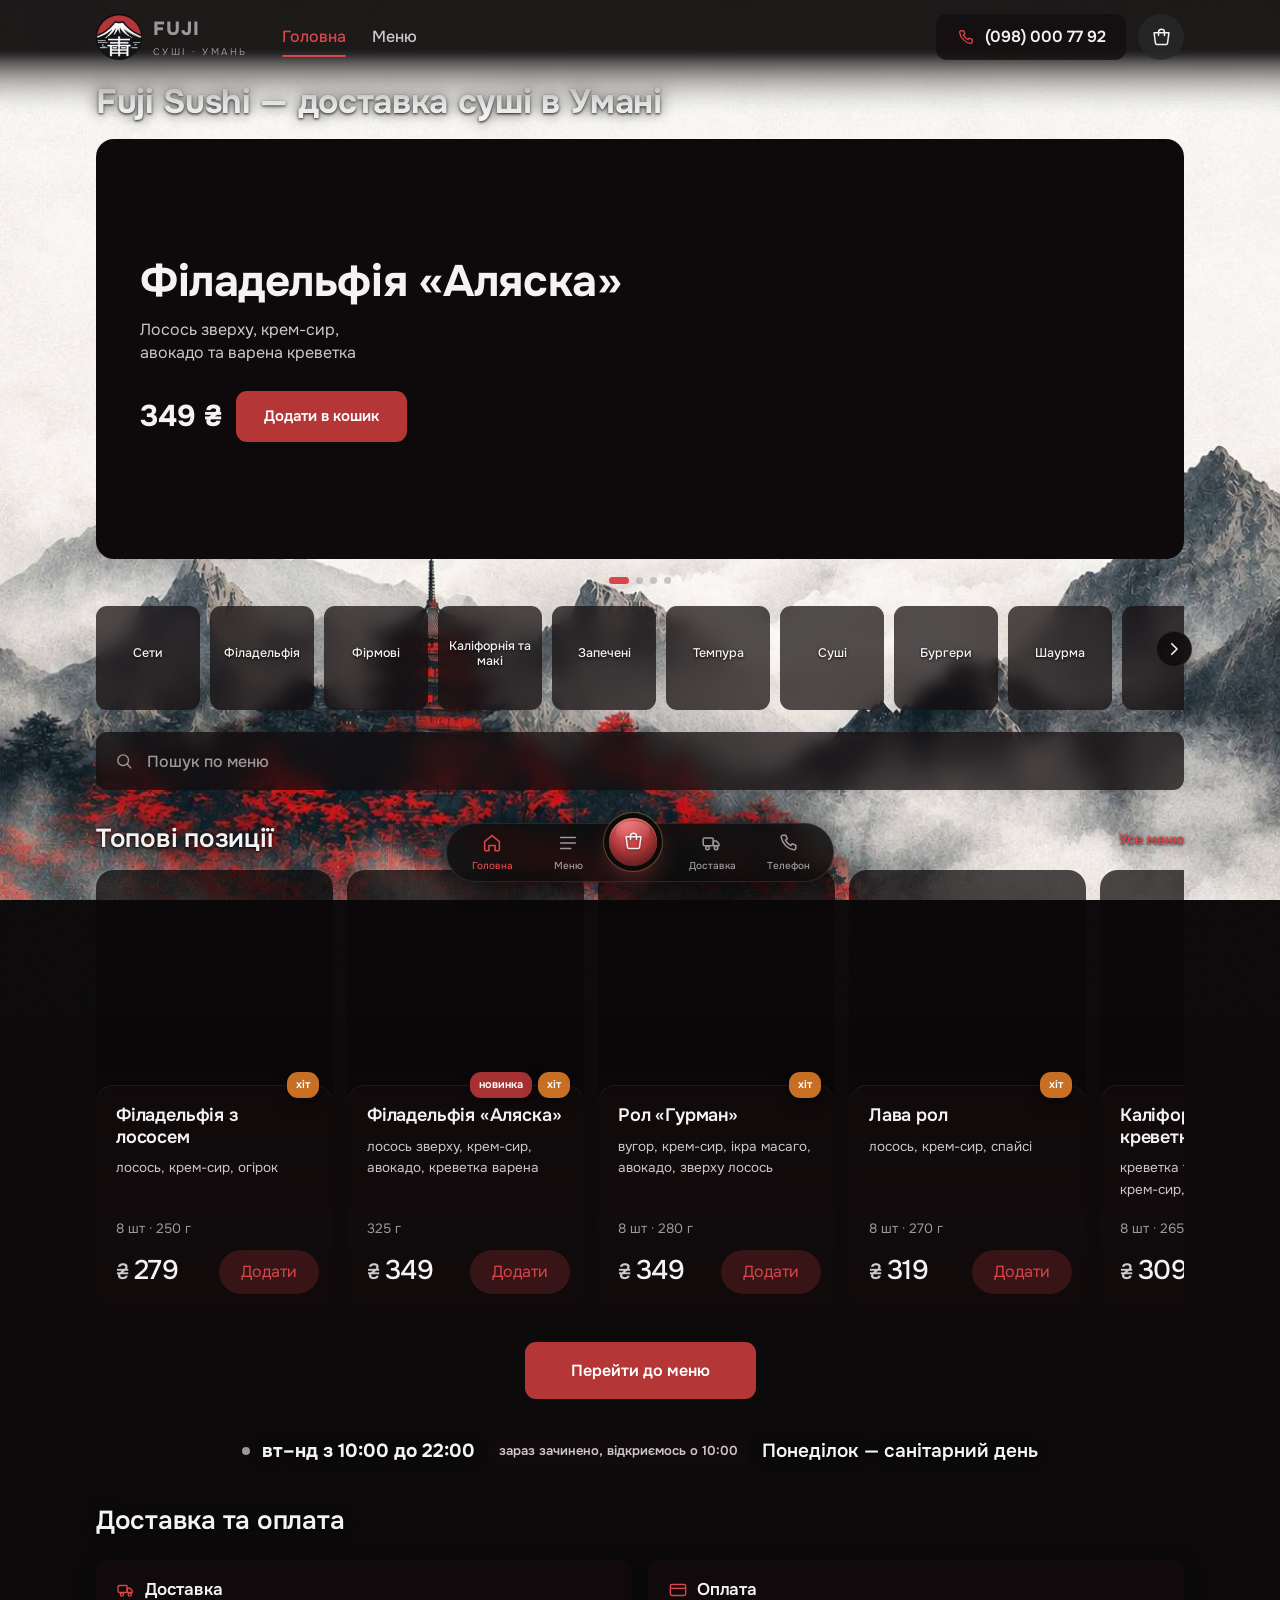
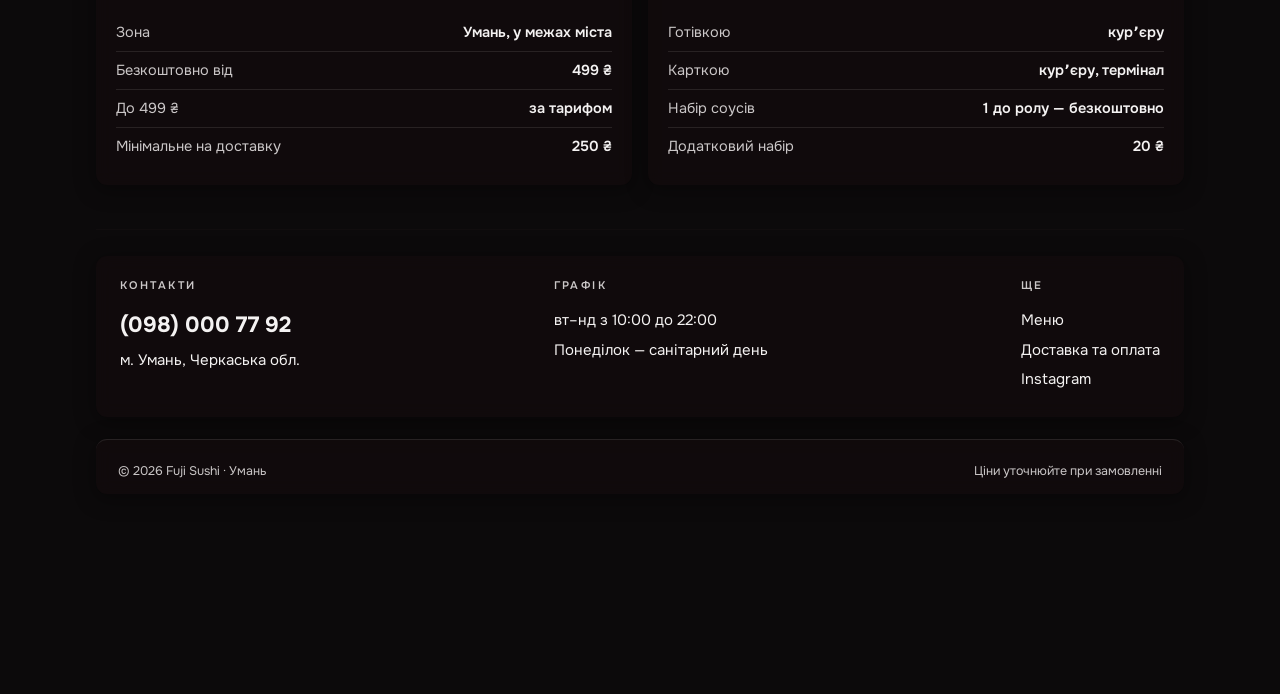
==== commit cbc19ec4: "Стрілки для гортання стрічки розділів з компʼютера Пальцем стрічку тягнуть, а мишкою — ні: частина р" ====
--- a/index.html
+++ b/index.html
@@ -11,12 +11,12 @@
 <meta property="og:description" content="Роли, сети та вок з доставкою по Умані. Безкоштовно від 499 ₴.">
 <meta property="og:image" content="logo.jpg">
 <meta property="og:locale" content="uk_UA">
-<link rel="icon" href="favicon.png?v=20260904-1559" sizes="144x144" type="image/png">
+<link rel="icon" href="favicon.png?v=20261006-1159" sizes="144x144" type="image/png">
 <link rel="apple-touch-icon" href="logo.jpg">
 <link rel="preconnect" href="https://fonts.googleapis.com">
 <link rel="preconnect" href="https://fonts.gstatic.com" crossorigin>
 <link href="https://fonts.googleapis.com/css2?family=Onest:wght@400;500;600;700;800&family=Manrope:wght@400;500;600;700&display=swap" rel="stylesheet">
-<link rel="stylesheet" href="style.css?v=20260904-1559">
+<link rel="stylesheet" href="style.css?v=20261006-1159">
 </head>
 <body>
 
@@ -83,8 +83,8 @@
 <nav class="navbar" id="nav"></nav>
 <div id="cartWrap"></div>
 
-<script src="data.js?v=20260904-1559"></script>
-<script src="app.js?v=20260904-1559"></script>
+<script src="data.js?v=20261006-1159"></script>
+<script src="app.js?v=20261006-1159"></script>
 <script>
 mountShell('home');
 /* адресу меню проставляє скрипт; у розмітці вона стоїть лише як запасна */
@@ -149,13 +149,18 @@
     `<a class="cat" href="${MENU}?c=${c.id}">${catIcon(c)}<span class="cat__n">${c.n}</span></a>`).join('');
 }
 if(!DB_WAIT) renderCats();
+wireCatsArrows();
 
 /* ---------- топові ---------- */
 function renderTops(){ $('#tops').innerHTML = ITEMS.filter(i=>i.top).map(cardHTML).join(''); }
 if(!DB_WAIT) renderTops();
 
 /* db.js викликає це після завантаження меню з адмінки */
-window.rerender = () => { renderCats(); renderBanners(); renderTops(); };
+window.rerender = () => {
+  renderCats(); renderBanners(); renderTops();
+  // розділів побільшало або поменшало — стрілки перераховують себе
+  if(window.syncCatsArrows) syncCatsArrows();
+};
 
 
 /* ---------- пошук веде на сторінку меню ---------- */
@@ -175,7 +180,7 @@
   qgo = setTimeout(()=>goSearch(v), 700);
 });
 </script>
-<script src="fx.js?v=20260904-1559"></script>
-<script src="db.js?v=20260904-1559"></script>
+<script src="fx.js?v=20261006-1159"></script>
+<script src="db.js?v=20261006-1159"></script>
 </body>
 </html>
--- a/style.css
+++ b/style.css
@@ -1029,3 +1029,22 @@
   .cats:not(.cats--pill) .cat{width:92px;min-width:92px;height:92px}
   .cats:not(.cats--pill) .cat__n{font-size:11.5px;padding:0 6px 8px}
 }
+
+/* ---------- Стрілки збоку стрічки розділів ----------
+   Тільки для мишки: на сенсорному екрані стрічку гортають пальцем,
+   і кнопки там лише закривали б плитки. */
+.catsnav{position:relative}
+.catsnav__b{
+  position:absolute;top:50%;transform:translateY(-50%);z-index:20;
+  width:36px;height:36px;display:grid;place-items:center;cursor:pointer;
+  border:1px solid var(--line);border-radius:50%;
+  background:rgba(16,11,12,.94);backdrop-filter:blur(8px);
+  color:var(--ink);box-shadow:0 8px 20px -8px rgba(0,0,0,.85);
+  transition:background .25s,border-color .25s,transform .25s var(--ease);
+}
+.catsnav__b:hover{background:var(--red);border-color:var(--red-hi);transform:translateY(-50%) scale(1.08)}
+.catsnav__b svg{width:18px;height:18px}
+.catsnav__b--l{left:-8px}
+.catsnav__b--r{right:-8px}
+/* у вузькому вікні кнопки з'їдали б крайні плитки */
+@media(max-width:600px){.catsnav__b{display:none}}
